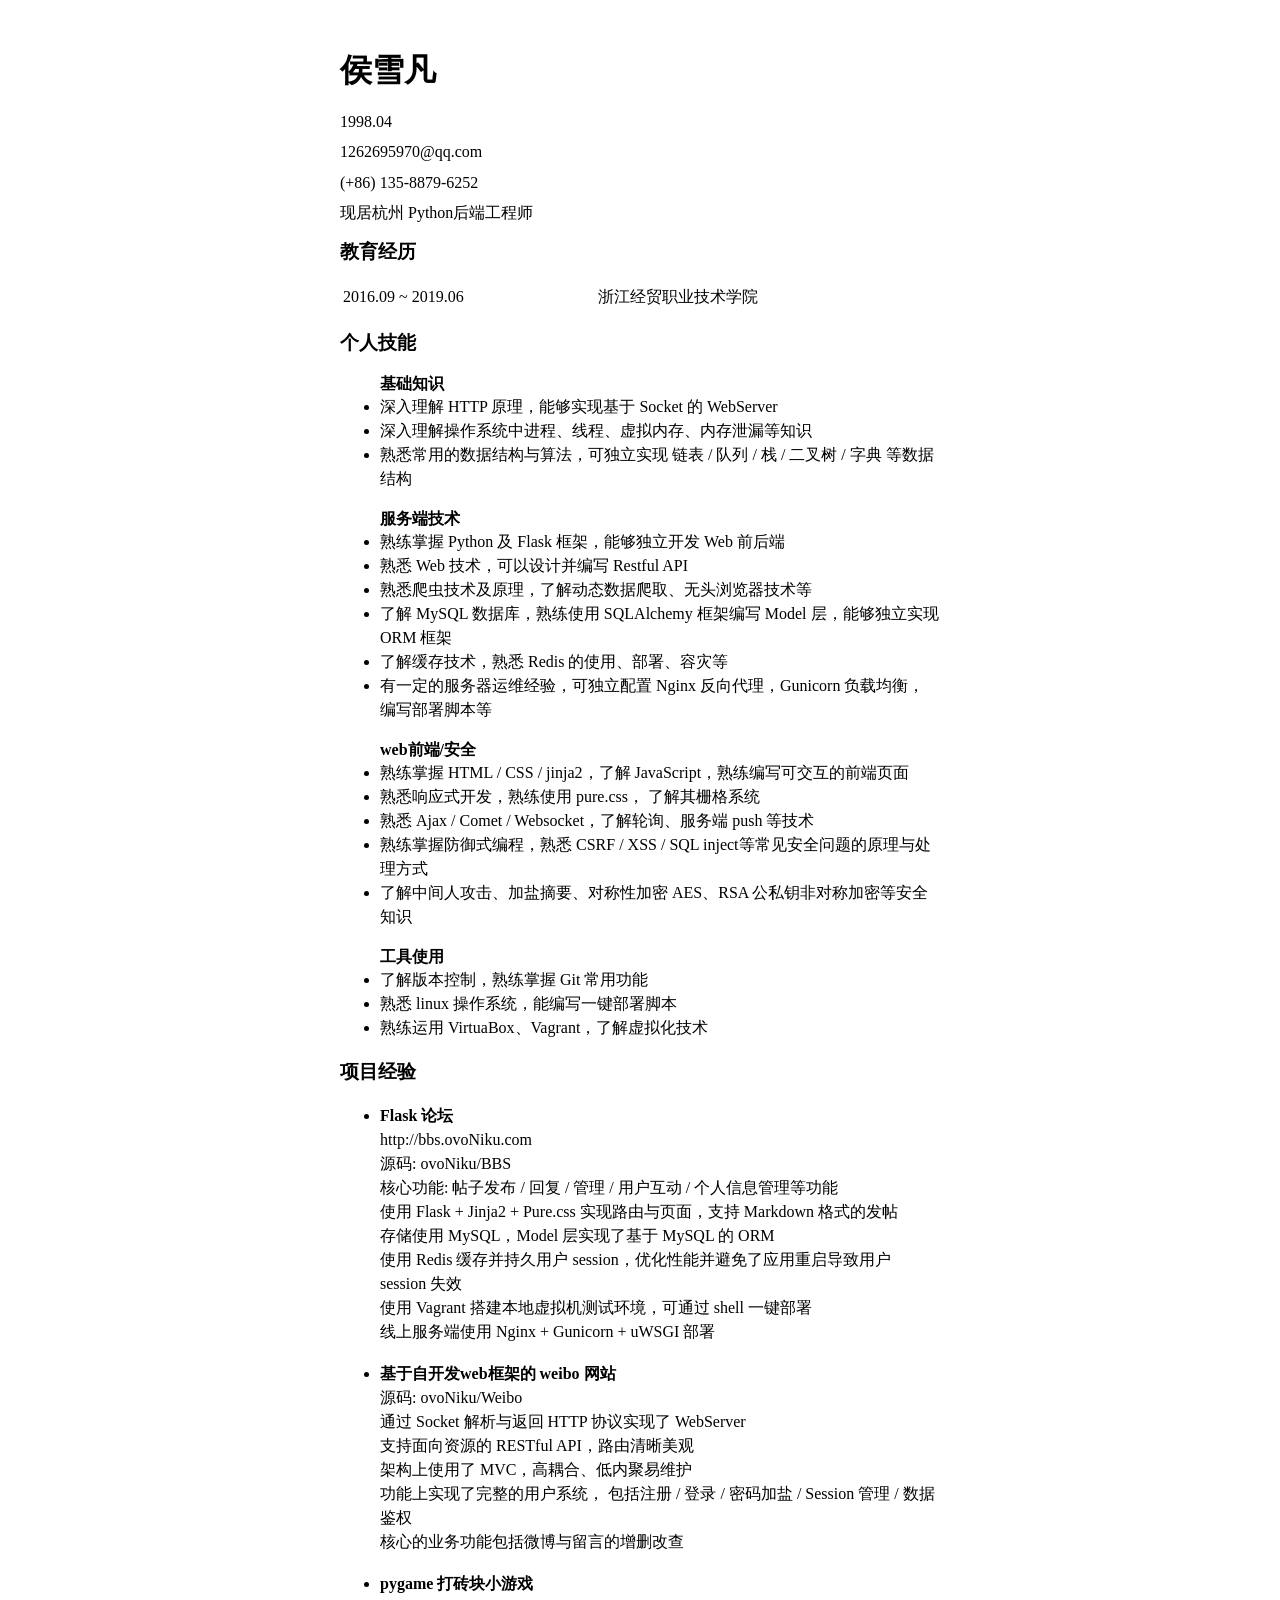
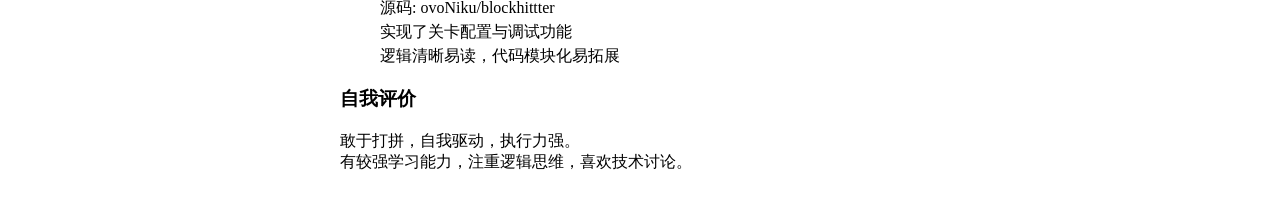
==== index.html @ 90027699 "resume" ====
<!DOCTYPE html>
<html lang="en">

<head>
    <meta charset="UTF-8">
    <meta name="viewport" content="width=device-width, initial-scale=1.0">
    <meta http-equiv="X-UA-Compatible" content="ie=edge">
    <title>profile</title>
    <style>
        .container {
            width: 600px;
            display: block;
            margin: 0 auto;
            /*outline: 1px dashed black;*/
            padding: 20px;
        }
        
        li {
            line-height: 1.5;
        }
        
        .info {
            line-height: 0.9;
        }
        
        a {
            text-decoration: none;
            color: black;
        }
        
        table {
            text-align: left;
            width: 100%;
            border: 0;
        }
        
        table td,
        th {
            font-weight: normal;
        }
    </style>
</head>

<body>
    <class class="container">
        <h1>侯雪凡</h1>
        <div class="info">
            <p>1998.04</p>
            <a href="mailto:1262695970@qq.com">1262695970@qq.com</a>
            <p>(+86) 135-8879-6252</p>
            <p>现居杭州 Python后端工程师</p>
        </div>
        <h3>教育经历</h3>
        <table>
            <tr>
                <th>2016.09 ~ 2019.06</th>
                <th>浙江经贸职业技术学院</th>
                <th></th>
            </tr>
        </table>
        <h3>个人技能</h3>
        <ul>
            <b>基础知识</b>
            <li>深入理解 HTTP 原理，能够实现基于 Socket 的 WebServer</li>
            <li>深入理解操作系统中进程、线程、虚拟内存、内存泄漏等知识</li>
            <li>熟悉常用的数据结构与算法，可独立实现 链表 / 队列 / 栈 / 二叉树 / 字典 等数据结构</li>
            <br>
            <b>服务端技术</b>
            <li>熟练掌握 Python 及 Flask 框架，能够独立开发 Web 前后端</li>
            <li>熟悉 Web 技术，可以设计并编写 Restful API</li>
            <li>熟悉爬虫技术及原理，了解动态数据爬取、无头浏览器技术等</li>
            <li>了解 MySQL 数据库，熟练使用 SQLAlchemy 框架编写 Model 层，能够独立实现 ORM 框架</li>
            <li>了解缓存技术，熟悉 Redis 的使用、部署、容灾等</li>
            <li>有一定的服务器运维经验，可独立配置 Nginx 反向代理，Gunicorn 负载均衡，编写部署脚本等</li>
            <br>
            <b>web前端/安全</b>
            <li>熟练掌握 HTML / CSS / jinja2，了解 JavaScript，熟练编写可交互的前端页面</li>
            <li>熟悉响应式开发，熟练使用 pure.css， 了解其栅格系统</li>
            <li>熟悉 Ajax / Comet / Websocket，了解轮询、服务端 push 等技术</li>
            <li>熟练掌握防御式编程，熟悉 CSRF / XSS / SQL inject等常见安全问题的原理与处理方式</li>
            <li>了解中间人攻击、加盐摘要、对称性加密 AES、RSA 公私钥非对称加密等安全知识</li>
            <br>
            <b>工具使用</b>
            <li>了解版本控制，熟练掌握 Git 常用功能</li>
            <li>熟悉 linux 操作系统，能编写一键部署脚本</li>
            <li>熟练运用 VirtuaBox、Vagrant，了解虚拟化技术</li>

        </ul>
        <h3>项目经验</h3>
        <ul>
            <li>
                <b>Flask 论坛</b>
                <br><a href="http://119.29.251.217/" target="_blank">http://bbs.ovoNiku.com</a><br> <a href="https://github.com/ovoNiku/BBS">源码: ovoNiku/BBS</a>                <br> 核心功能: 帖子发布 / 回复 / 管理 / 用户互动 / 个人信息管理等功能 <br> 使用 Flask + Jinja2 + Pure.css 实现路由与页面，支持 Markdown 格式的发帖<br>                存储使用 MySQL，Model 层实现了基于 MySQL 的 ORM<br> 使用 Redis 缓存并持久用户 session，优化性能并避免了应用重启导致用户 session 失效<br> 使用 Vagrant
                搭建本地虚拟机测试环境，可通过 shell 一键部署<br> 线上服务端使用 Nginx + Gunicorn + uWSGI 部署<br>
            </li>
            <br>
            <li>
                <b>基于自开发web框架的 weibo 网站</b> <br>
                <a href="https://github.com/ovoNiku/Weibo">源码: ovoNiku/Weibo</a> <br> 通过 Socket 解析与返回 HTTP 协议实现了 WebServer
                <br> 支持面向资源的 RESTful API，路由清晰美观<br> 架构上使用了 MVC，高耦合、低内聚易维护 <br> 功能上实现了完整的用户系统， 包括注册 / 登录 / 密码加盐 / Session
                管理 / 数据鉴权 <br> 核心的业务功能包括微博与留言的增删改查 <br>
            </li>
            <br>
            <li>
                <b>pygame 打砖块小游戏</b> <br>
                <a href="https://github.com/ovoNiku/blockhittter">源码: ovoNiku/blockhittter</a> <br> 实现了关卡配置与调试功能 <br> 逻辑清晰易读，代码模块化易拓展
            </li>
        </ul>
        <h3>自我评价</h3>
        <p>敢于打拼，自我驱动，执行力强。<br/>有较强学习能力，注重逻辑思维，喜欢技术讨论。</p>
    </class>
</body>

</html>
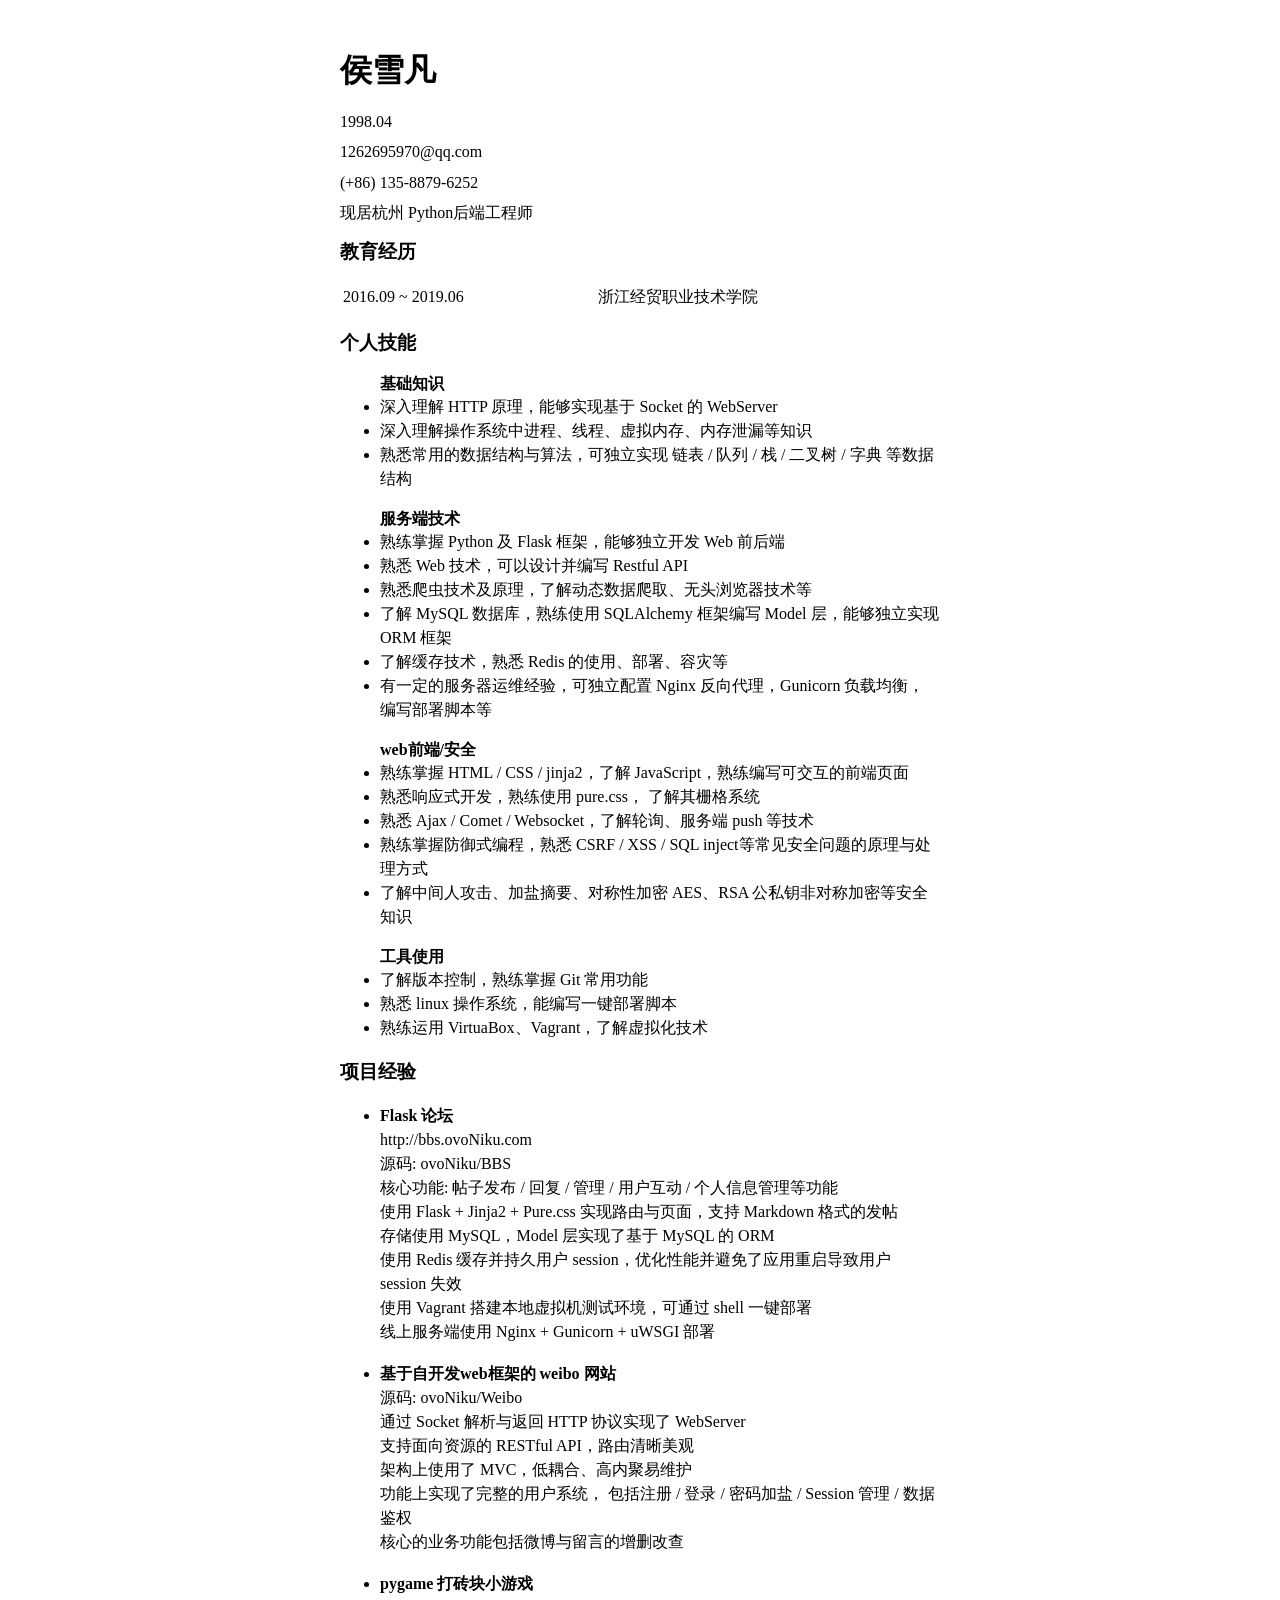
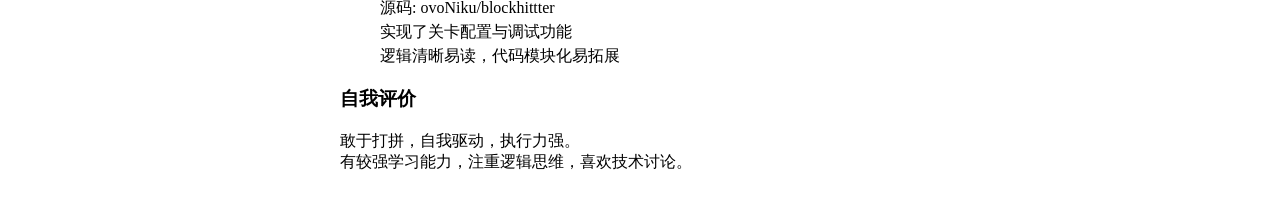
==== commit bc7aa985: "Update index.html fix typo" ====
--- a/index.html
+++ b/index.html
@@ -97,7 +97,7 @@
             <li>
                 <b>基于自开发web框架的 weibo 网站</b> <br>
                 <a href="https://github.com/ovoNiku/Weibo">源码: ovoNiku/Weibo</a> <br> 通过 Socket 解析与返回 HTTP 协议实现了 WebServer
-                <br> 支持面向资源的 RESTful API，路由清晰美观<br> 架构上使用了 MVC，高耦合、低内聚易维护 <br> 功能上实现了完整的用户系统， 包括注册 / 登录 / 密码加盐 / Session
+                <br> 支持面向资源的 RESTful API，路由清晰美观<br> 架构上使用了 MVC，低耦合、高内聚易维护 <br> 功能上实现了完整的用户系统， 包括注册 / 登录 / 密码加盐 / Session
                 管理 / 数据鉴权 <br> 核心的业务功能包括微博与留言的增删改查 <br>
             </li>
             <br>
@@ -111,4 +111,4 @@
     </class>
 </body>
 
-</html>+</html>
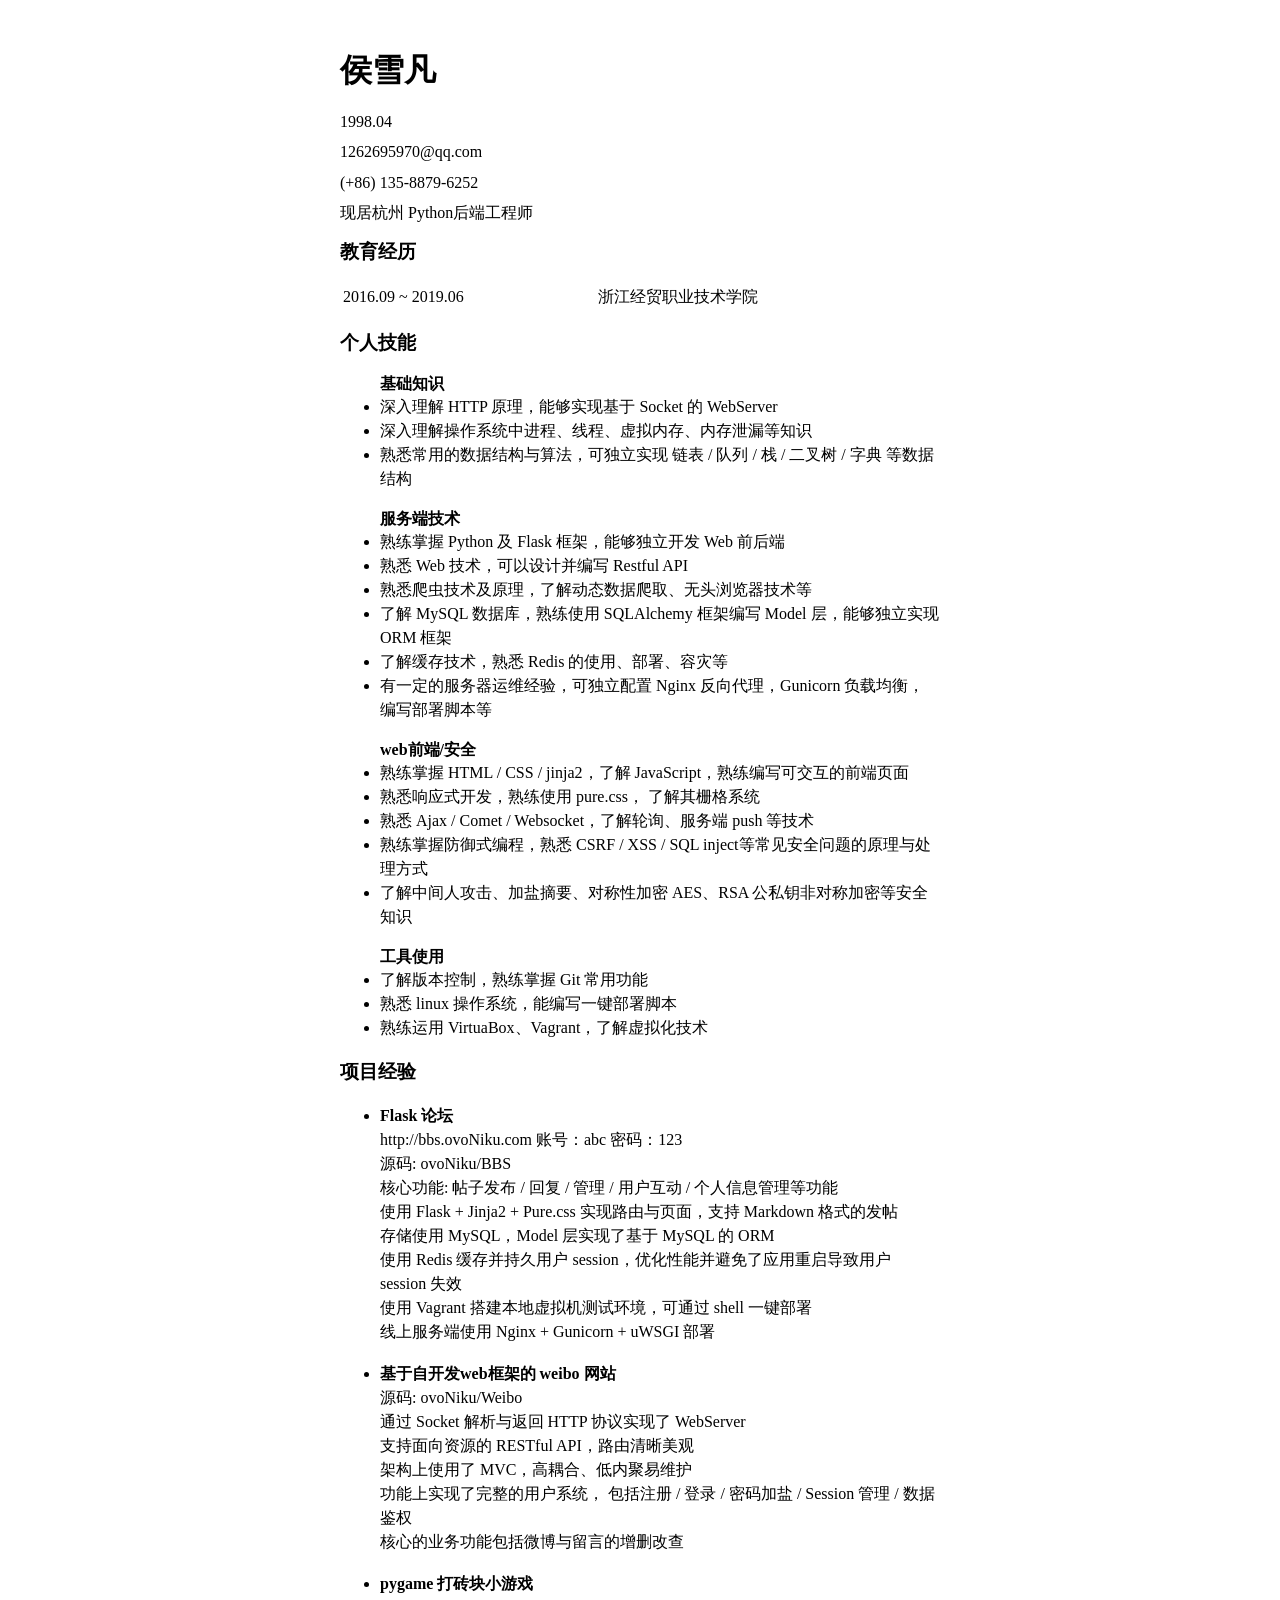
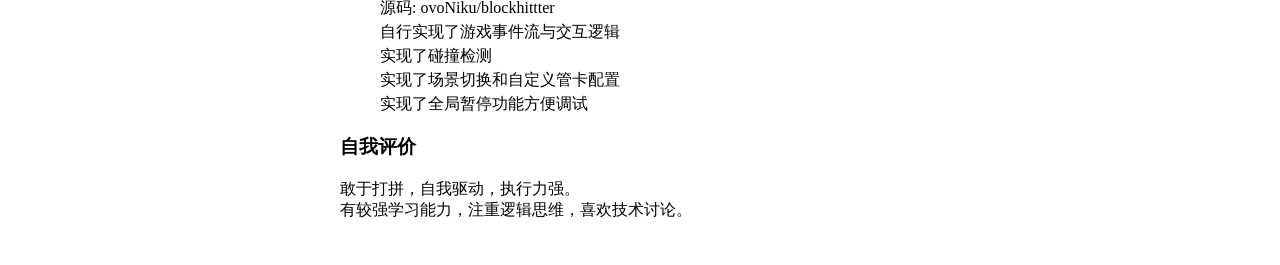
==== commit 95083b3a: "index" ====
--- a/index.html
+++ b/index.html
@@ -90,20 +90,20 @@
         <ul>
             <li>
                 <b>Flask 论坛</b>
-                <br><a href="http://119.29.251.217/" target="_blank">http://bbs.ovoNiku.com</a><br> <a href="https://github.com/ovoNiku/BBS">源码: ovoNiku/BBS</a>                <br> 核心功能: 帖子发布 / 回复 / 管理 / 用户互动 / 个人信息管理等功能 <br> 使用 Flask + Jinja2 + Pure.css 实现路由与页面，支持 Markdown 格式的发帖<br>                存储使用 MySQL，Model 层实现了基于 MySQL 的 ORM<br> 使用 Redis 缓存并持久用户 session，优化性能并避免了应用重启导致用户 session 失效<br> 使用 Vagrant
+                <br><a href="http://119.29.251.217/" target="_blank">http://bbs.ovoNiku.com 账号：abc 密码：123</a><br> <a href="https://github.com/ovoNiku/BBS">源码: ovoNiku/BBS</a>                <br> 核心功能: 帖子发布 / 回复 / 管理 / 用户互动 / 个人信息管理等功能 <br> 使用 Flask + Jinja2 + Pure.css 实现路由与页面，支持 Markdown 格式的发帖<br>                存储使用 MySQL，Model 层实现了基于 MySQL 的 ORM<br> 使用 Redis 缓存并持久用户 session，优化性能并避免了应用重启导致用户 session 失效<br> 使用 Vagrant
                 搭建本地虚拟机测试环境，可通过 shell 一键部署<br> 线上服务端使用 Nginx + Gunicorn + uWSGI 部署<br>
             </li>
             <br>
             <li>
                 <b>基于自开发web框架的 weibo 网站</b> <br>
                 <a href="https://github.com/ovoNiku/Weibo">源码: ovoNiku/Weibo</a> <br> 通过 Socket 解析与返回 HTTP 协议实现了 WebServer
-                <br> 支持面向资源的 RESTful API，路由清晰美观<br> 架构上使用了 MVC，低耦合、高内聚易维护 <br> 功能上实现了完整的用户系统， 包括注册 / 登录 / 密码加盐 / Session
+                <br> 支持面向资源的 RESTful API，路由清晰美观<br> 架构上使用了 MVC，高耦合、低内聚易维护 <br> 功能上实现了完整的用户系统， 包括注册 / 登录 / 密码加盐 / Session
                 管理 / 数据鉴权 <br> 核心的业务功能包括微博与留言的增删改查 <br>
             </li>
             <br>
             <li>
                 <b>pygame 打砖块小游戏</b> <br>
-                <a href="https://github.com/ovoNiku/blockhittter">源码: ovoNiku/blockhittter</a> <br> 实现了关卡配置与调试功能 <br> 逻辑清晰易读，代码模块化易拓展
+                <a href="https://github.com/ovoNiku/blockhittter">源码: ovoNiku/blockhittter</a> <br> 自行实现了游戏事件流与交互逻辑 <br>  实现了碰撞检测 <br> 实现了场景切换和自定义管卡配置 <br> 实现了全局暂停功能方便调试
             </li>
         </ul>
         <h3>自我评价</h3>
@@ -111,4 +111,4 @@
     </class>
 </body>
 
-</html>
+</html>
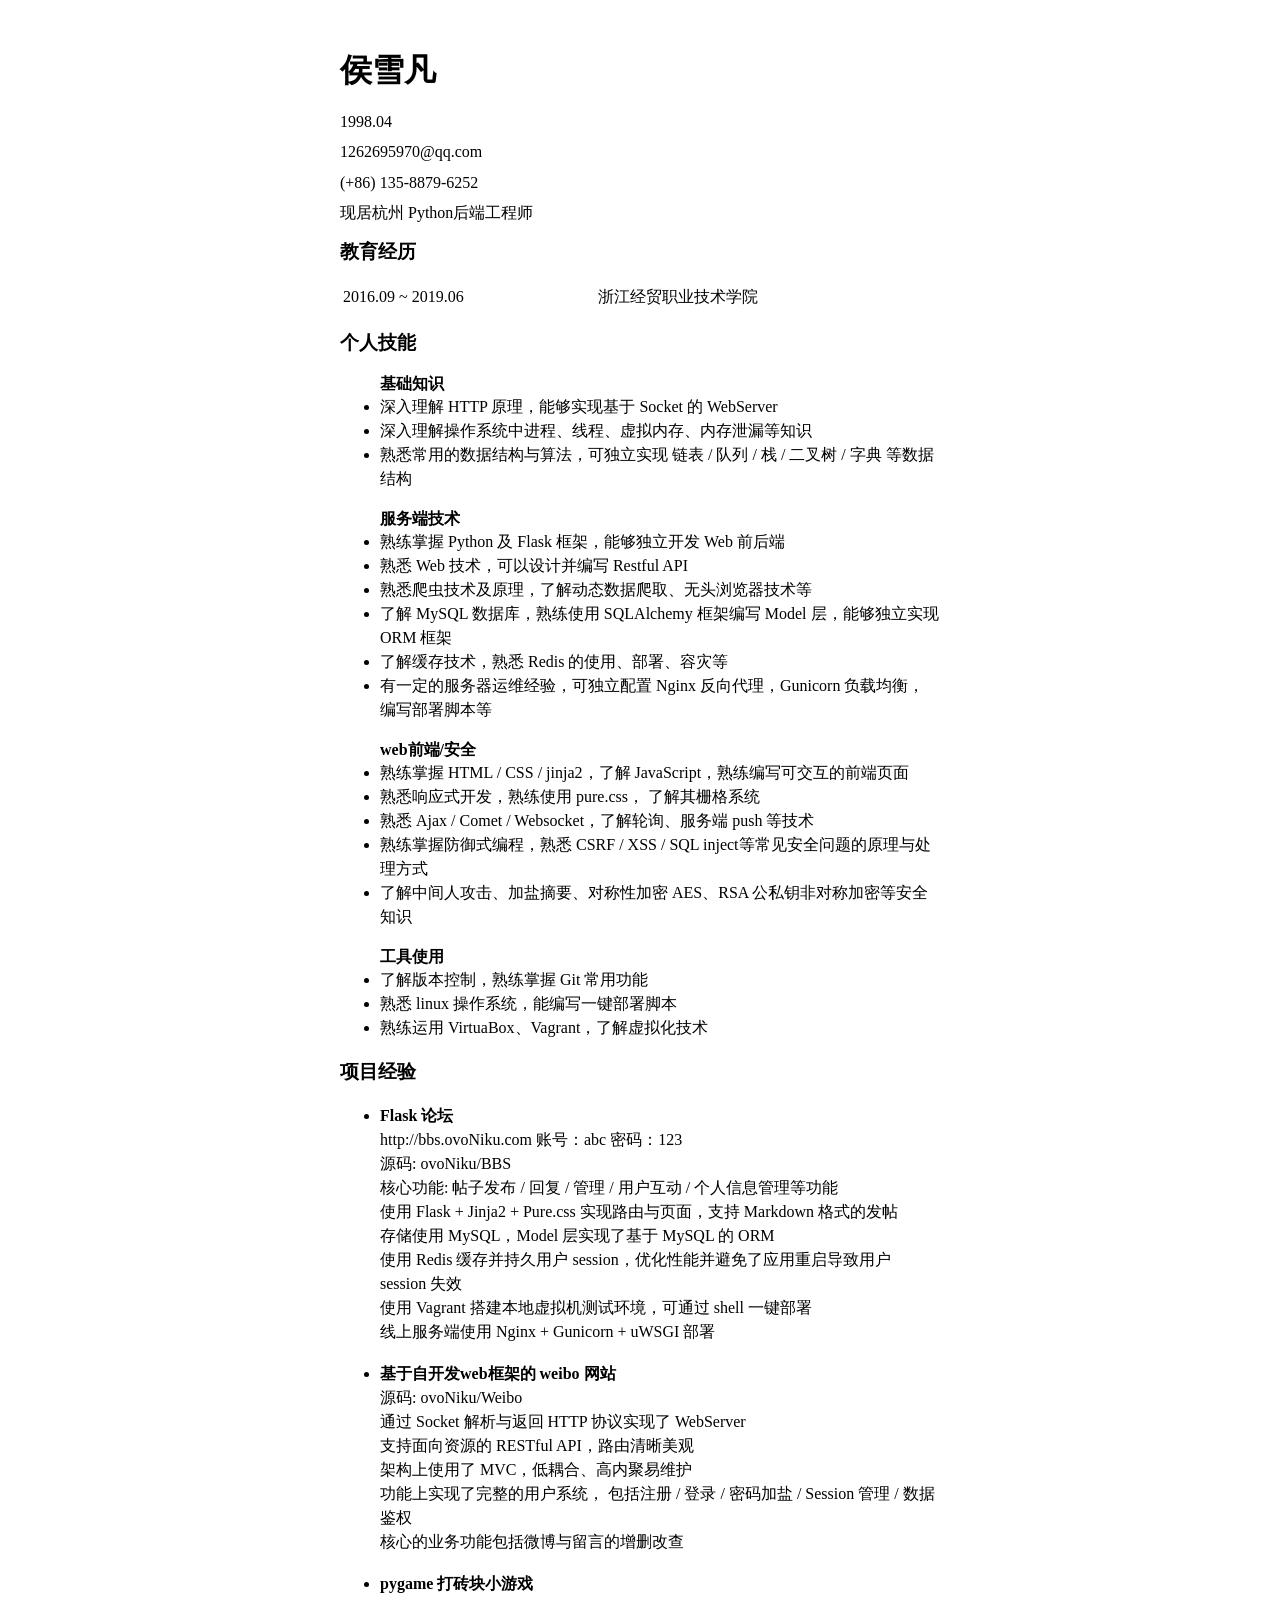
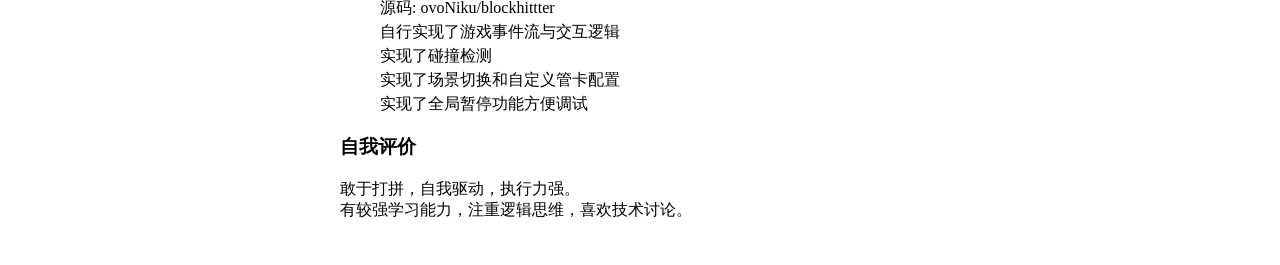
==== commit f4ed7218: "Merge branch 'master' of github.com:ovoNiku/ovoNiku.github.io" ====
--- a/index.html
+++ b/index.html
@@ -97,7 +97,7 @@
             <li>
                 <b>基于自开发web框架的 weibo 网站</b> <br>
                 <a href="https://github.com/ovoNiku/Weibo">源码: ovoNiku/Weibo</a> <br> 通过 Socket 解析与返回 HTTP 协议实现了 WebServer
-                <br> 支持面向资源的 RESTful API，路由清晰美观<br> 架构上使用了 MVC，高耦合、低内聚易维护 <br> 功能上实现了完整的用户系统， 包括注册 / 登录 / 密码加盐 / Session
+                <br> 支持面向资源的 RESTful API，路由清晰美观<br> 架构上使用了 MVC，低耦合、高内聚易维护 <br> 功能上实现了完整的用户系统， 包括注册 / 登录 / 密码加盐 / Session
                 管理 / 数据鉴权 <br> 核心的业务功能包括微博与留言的增删改查 <br>
             </li>
             <br>
@@ -111,4 +111,4 @@
     </class>
 </body>
 
-</html>+</html>
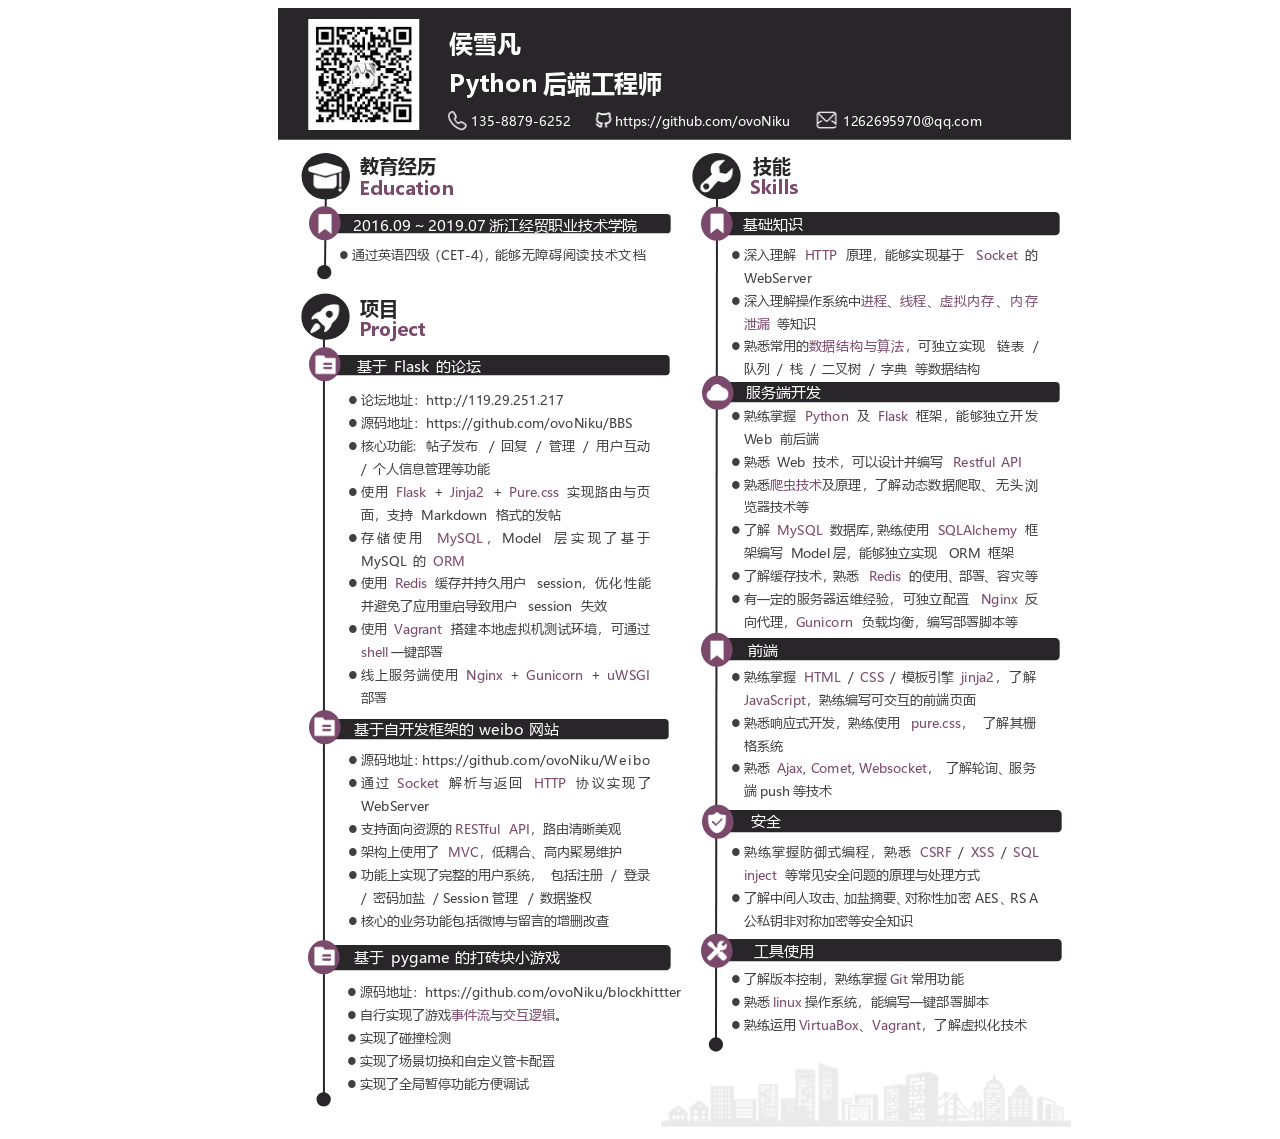
==== commit ffc5d42a: "index" ====
--- a/index.html
+++ b/index.html
@@ -1,114 +1,99 @@
-<!DOCTYPE html>
-<html lang="en">
-
-<head>
-    <meta charset="UTF-8">
-    <meta name="viewport" content="width=device-width, initial-scale=1.0">
-    <meta http-equiv="X-UA-Compatible" content="ie=edge">
-    <title>profile</title>
-    <style>
-        .container {
-            width: 600px;
-            display: block;
-            margin: 0 auto;
-            /*outline: 1px dashed black;*/
-            padding: 20px;
-        }
-        
-        li {
-            line-height: 1.5;
-        }
-        
-        .info {
-            line-height: 0.9;
-        }
-        
-        a {
-            text-decoration: none;
-            color: black;
-        }
-        
-        table {
-            text-align: left;
-            width: 100%;
-            border: 0;
-        }
-        
-        table td,
-        th {
-            font-weight: normal;
-        }
-    </style>
-</head>
-
-<body>
-    <class class="container">
-        <h1>侯雪凡</h1>
-        <div class="info">
-            <p>1998.04</p>
-            <a href="mailto:1262695970@qq.com">1262695970@qq.com</a>
-            <p>(+86) 135-8879-6252</p>
-            <p>现居杭州 Python后端工程师</p>
-        </div>
-        <h3>教育经历</h3>
-        <table>
-            <tr>
-                <th>2016.09 ~ 2019.06</th>
-                <th>浙江经贸职业技术学院</th>
-                <th></th>
-            </tr>
-        </table>
-        <h3>个人技能</h3>
-        <ul>
-            <b>基础知识</b>
-            <li>深入理解 HTTP 原理，能够实现基于 Socket 的 WebServer</li>
-            <li>深入理解操作系统中进程、线程、虚拟内存、内存泄漏等知识</li>
-            <li>熟悉常用的数据结构与算法，可独立实现 链表 / 队列 / 栈 / 二叉树 / 字典 等数据结构</li>
-            <br>
-            <b>服务端技术</b>
-            <li>熟练掌握 Python 及 Flask 框架，能够独立开发 Web 前后端</li>
-            <li>熟悉 Web 技术，可以设计并编写 Restful API</li>
-            <li>熟悉爬虫技术及原理，了解动态数据爬取、无头浏览器技术等</li>
-            <li>了解 MySQL 数据库，熟练使用 SQLAlchemy 框架编写 Model 层，能够独立实现 ORM 框架</li>
-            <li>了解缓存技术，熟悉 Redis 的使用、部署、容灾等</li>
-            <li>有一定的服务器运维经验，可独立配置 Nginx 反向代理，Gunicorn 负载均衡，编写部署脚本等</li>
-            <br>
-            <b>web前端/安全</b>
-            <li>熟练掌握 HTML / CSS / jinja2，了解 JavaScript，熟练编写可交互的前端页面</li>
-            <li>熟悉响应式开发，熟练使用 pure.css， 了解其栅格系统</li>
-            <li>熟悉 Ajax / Comet / Websocket，了解轮询、服务端 push 等技术</li>
-            <li>熟练掌握防御式编程，熟悉 CSRF / XSS / SQL inject等常见安全问题的原理与处理方式</li>
-            <li>了解中间人攻击、加盐摘要、对称性加密 AES、RSA 公私钥非对称加密等安全知识</li>
-            <br>
-            <b>工具使用</b>
-            <li>了解版本控制，熟练掌握 Git 常用功能</li>
-            <li>熟悉 linux 操作系统，能编写一键部署脚本</li>
-            <li>熟练运用 VirtuaBox、Vagrant，了解虚拟化技术</li>
-
-        </ul>
-        <h3>项目经验</h3>
-        <ul>
-            <li>
-                <b>Flask 论坛</b>
-                <br><a href="http://119.29.251.217/" target="_blank">http://bbs.ovoNiku.com 账号：abc 密码：123</a><br> <a href="https://github.com/ovoNiku/BBS">源码: ovoNiku/BBS</a>                <br> 核心功能: 帖子发布 / 回复 / 管理 / 用户互动 / 个人信息管理等功能 <br> 使用 Flask + Jinja2 + Pure.css 实现路由与页面，支持 Markdown 格式的发帖<br>                存储使用 MySQL，Model 层实现了基于 MySQL 的 ORM<br> 使用 Redis 缓存并持久用户 session，优化性能并避免了应用重启导致用户 session 失效<br> 使用 Vagrant
-                搭建本地虚拟机测试环境，可通过 shell 一键部署<br> 线上服务端使用 Nginx + Gunicorn + uWSGI 部署<br>
-            </li>
-            <br>
-            <li>
-                <b>基于自开发web框架的 weibo 网站</b> <br>
-                <a href="https://github.com/ovoNiku/Weibo">源码: ovoNiku/Weibo</a> <br> 通过 Socket 解析与返回 HTTP 协议实现了 WebServer
-                <br> 支持面向资源的 RESTful API，路由清晰美观<br> 架构上使用了 MVC，低耦合、高内聚易维护 <br> 功能上实现了完整的用户系统， 包括注册 / 登录 / 密码加盐 / Session
-                管理 / 数据鉴权 <br> 核心的业务功能包括微博与留言的增删改查 <br>
-            </li>
-            <br>
-            <li>
-                <b>pygame 打砖块小游戏</b> <br>
-                <a href="https://github.com/ovoNiku/blockhittter">源码: ovoNiku/blockhittter</a> <br> 自行实现了游戏事件流与交互逻辑 <br>  实现了碰撞检测 <br> 实现了场景切换和自定义管卡配置 <br> 实现了全局暂停功能方便调试
-            </li>
-        </ul>
-        <h3>自我评价</h3>
-        <p>敢于打拼，自我驱动，执行力强。<br/>有较强学习能力，注重逻辑思维，喜欢技术讨论。</p>
-    </class>
-</body>
-
+<!DOCTYPE html><!--[if IE]>  <html class="ie"> <![endif]-->
+<html>
+	<head>
+		<meta charset="utf-8" />
+		<title>
+		</title>
+		<link rel="stylesheet" type="text/css" href="profile/style.css" />
+	</head>
+	<body>
+		<div class="stl_02" style="margin-left: 270px">
+			<div class="stl_03">
+				<object data="profile/img_14.svg" type="image/svg+xml" class="stl_04" style="position:absolute; width:49.5833em; height:70.1667em;">
+					<embed src="profile/img_14.svg" type="image/svg+xml" />
+				</object>
+			</div>
+			<div class="stl_view">
+				<div class="stl_05 stl_06">
+					<div class="stl_01" style="left:10.7025em;top: 1.1423em; "><span class="stl_07 stl_08 stl_09">侯雪凡 &nbsp;</span></div>
+					<div class="stl_01" style="left:10.7025em;top: 3.644em; "><span class="stl_10 stl_08 stl_11" style="word-spacing:-0.0472em;">Python </span><a href="https://github.com/ovoNiku" target="_blank"><span class="stl_07 stl_08 stl_12">后端工程师 &nbsp;</span></a></div>
+					<div class="stl_01" style="left:12.0775em;top: 6.5011em; "><span class="stl_13 stl_08 stl_14">135-8879-6252 &nbsp;</span></div>
+					<div class="stl_01" style="left:21.09em;top: 6.5011em; "><a href="https://github.com/ovoNiku" target="_blank"><span class="stl_13 stl_08 stl_15">https://github.com/ovoNiku &nbsp;</span></a></div>
+					<div class="stl_01" style="left:35.2958em;top: 6.5011em; "><a href="mailto:1262695970@qq.com" target="_blank"><span class="stl_13 stl_08 stl_16">1262695970@qq.com &nbsp;</span></a></div>
+					<div class="stl_01" style="left:5.1313em;top: 9.0413em; "><span class="stl_17 stl_08 stl_09">教育经历 &nbsp;</span></div>
+					<div class="stl_01" style="left:5.0688em;top: 10.418em; "><span class="stl_18 stl_08 stl_19">Education &nbsp;</span></div>
+					<div class="stl_01" style="left:29.6625em;top: 9.0413em; "><span class="stl_17 stl_08 stl_09">技能 &nbsp;</span></div>
+					<div class="stl_01" style="left:29.475em;top: 10.3555em; "><span class="stl_18 stl_08 stl_20">Skills &nbsp;</span></div>
+					<div class="stl_01" style="left:29.0375em;top: 12.8747em; "><span class="stl_21 stl_08 stl_22">基础知识 &nbsp;</span></div>
+					<div class="stl_01" style="left:4.6938em;top: 12.9372em; "><span class="stl_23 stl_08 stl_24" style="word-spacing:-0.1115em;">2016.09 ~ 2019.07 </span><span class="stl_21 stl_08 stl_25">浙江经贸职业技术学院 &nbsp;</span></div>
+					<div class="stl_01" style="left:3.8167em;top: 14.8836em; z-index:105; "><span class="stl_26 stl_27 stl_09" style="word-spacing:0.006em;">⚫ </span><span class="stl_28 stl_08 stl_09">通过英语四</span><span class="stl_28 stl_08 stl_29">级</span><span class="stl_28 stl_08 stl_30">（</span><span class="stl_31 stl_08 stl_32">CET-4</span><span class="stl_28 stl_08 stl_33">）</span><span class="stl_28 stl_08 stl_29">，</span><span class="stl_28 stl_08 stl_09">能</span><span class="stl_28 stl_08 stl_34" style="word-spacing:-0.1841em;">够无障碍阅读 技术文 档 &nbsp;</span></div>
+					<div class="stl_01" style="left:28.2858em;top: 14.8836em; "><span class="stl_26 stl_27 stl_09" style="word-spacing:0.0055em;">⚫ </span><span class="stl_28 stl_08 stl_09" style="word-spacing:0.4474em;">深入理解 </span><span class="stl_35 stl_08 stl_36" style="word-spacing:0.4562em;">HTTP </span><span class="stl_28 stl_08 stl_37" style="word-spacing:0.6648em;">原理，能够实现基于 </span><span class="stl_35 stl_08 stl_38" style="word-spacing:0.2576em;">Socket </span><span class="stl_28 stl_08 stl_38" style="word-spacing:0.2576em;">的 &nbsp;</span></div>
+					<div class="stl_01" style="left:29.1em;top: 16.3211em; "><span class="stl_31 stl_08 stl_39">WebSe</span><span class="stl_31 stl_08 stl_40">r</span><span class="stl_31 stl_08 stl_41">ver &nbsp;</span></div>
+					<div class="stl_01" style="left:28.2858em;top: 17.7611em; "><span class="stl_26 stl_27 stl_09" style="word-spacing:0.0055em;">⚫ </span><span class="stl_28 stl_08 stl_42">深入理解操作系统中</span><span class="stl_43 stl_08 stl_44">进程</span><span class="stl_28 stl_08 stl_45">、</span><span class="stl_43 stl_08 stl_46">线程</span><span class="stl_28 stl_08 stl_09">、</span><span class="stl_43 stl_08 stl_47" style="word-spacing:-0.1982em;">虚拟内存 </span><span class="stl_28 stl_08 stl_48">、</span><span class="stl_43 stl_08 stl_09" style="word-spacing:-0.0931em;">内 存 &nbsp;</span></div>
+					<div class="stl_01" style="left:29.1em;top: 19.2003em; "><span class="stl_43 stl_08 stl_09" style="word-spacing:0.2905em;">泄漏 </span><span class="stl_28 stl_08 stl_09">等知识 &nbsp;</span></div>
+					<div class="stl_01" style="left:5.1313em;top: 17.9246em; "><span class="stl_17 stl_08 stl_09">项目 &nbsp;</span></div>
+					<div class="stl_01" style="left:5.0688em;top: 19.2388em; "><span class="stl_18 stl_08 stl_49">Project &nbsp;</span></div>
+					<div class="stl_01" style="left:28.2858em;top: 20.5753em; "><span class="stl_26 stl_27 stl_09" style="word-spacing:0.0055em;">⚫ </span><span class="stl_28 stl_08 stl_19">熟悉常用的</span><span class="stl_43 stl_08 stl_50">数据结构与算法</span><span class="stl_28 stl_08 stl_51" style="word-spacing:0.6021em;">，可独立实现 链表</span><span class="stl_28 stl_08 stl_09" style="word-spacing:0.4054em;">&nbsp;</span><span class="stl_31 stl_08 stl_51" style="word-spacing:0.6021em;">/ &nbsp;</span></div>
+					<div class="stl_01" style="left:29.1em;top: 22.0153em; "><span class="stl_28 stl_08 stl_09" style="word-spacing:0.2905em;">队列 </span><span class="stl_31 stl_08 stl_09" style="word-spacing:0.2799em;">/ </span><span class="stl_28 stl_08 stl_09" style="word-spacing:0.2885em;">栈 </span><span class="stl_31 stl_08 stl_09" style="word-spacing:0.203em;">/ </span><span class="stl_28 stl_08 stl_09" style="word-spacing:0.3705em;">二叉树 </span><span class="stl_31 stl_08 stl_09" style="word-spacing:0.1999em;">/ </span><span class="stl_28 stl_08 stl_09" style="word-spacing:0.3674em;">字典 等数据结构 &nbsp;</span></div>
+					<div class="stl_01" style="left:4.9438em;top: 21.758em; "><span class="stl_21 stl_08 stl_22" style="word-spacing:0.2122em;">基于 </span><span class="stl_23 stl_08 stl_52" style="word-spacing:0.1736em;">Flask </span><span class="stl_21 stl_08 stl_22">的论坛 &nbsp;</span></div>
+					<div class="stl_01" style="left:29.225em;top: 23.3855em; "><span class="stl_21 stl_08 stl_22">服务端开发 &nbsp;</span></div>
+					<div class="stl_01" style="left:4.3813em;top: 23.9553em; "><span class="stl_26 stl_27 stl_09" style="word-spacing:0.0034em;">⚫ </span><a href="http://119.29.251.217/" target="_blank"><span class="stl_28 stl_08 stl_44">论坛地址：</span></a><a href="http://119.29.251.217/" target="_blank"><span class="stl_31 stl_08 stl_53">http://119.29.251.217 &nbsp;</span></a></div>
+					<div class="stl_01" style="left:4.3813em;top: 25.3928em; "><span class="stl_26 stl_27 stl_09" style="word-spacing:0.0034em;">⚫ </span><a href="https://github.com/ovoNiku/BBS" target="_blank"><span class="stl_28 stl_08 stl_44">源码地址：</span></a><a href="https://github.com/ovoNiku/BBS" target="_blank"><span class="stl_31 stl_08 stl_54">https://github.com/ovoNiku/BBS &nbsp;</span></a></div>
+					<div class="stl_01" style="left:4.3813em;top: 26.832em; "><span class="stl_26 stl_27 stl_09" style="word-spacing:0.0034em;">⚫ </span><span class="stl_28 stl_08 stl_55">核心功能</span><span class="stl_31 stl_08 stl_09" style="word-spacing:0.4665em;">: </span><span class="stl_28 stl_08 stl_09" style="word-spacing:0.6013em;">帖子发布 </span><span class="stl_31 stl_08 stl_09" style="word-spacing:0.203em;">/ </span><span class="stl_28 stl_08 stl_09" style="word-spacing:0.4444em;">回复 </span><span class="stl_31 stl_08 stl_09" style="word-spacing:0.2769em;">/ </span><span class="stl_28 stl_08 stl_09" style="word-spacing:0.3705em;">管理 </span><span class="stl_31 stl_08 stl_09" style="word-spacing:0.2769em;">/ </span><span class="stl_28 stl_08 stl_47">用户互动 &nbsp;</span></div>
+					<div class="stl_01" style="left:5.1938em;top: 28.272em; "><span class="stl_31 stl_08 stl_09" style="word-spacing:0.2025em;">/ </span><span class="stl_28 stl_08 stl_09">个人信息管理等功能 &nbsp;</span></div>
+					<div class="stl_01" style="left:28.2858em;top: 24.9553em; "><span class="stl_26 stl_27 stl_09" style="word-spacing:0.0055em;">⚫ </span><span class="stl_28 stl_08 stl_09" style="word-spacing:0.4474em;">熟练掌握 </span><span class="stl_35 stl_08 stl_56" style="word-spacing:0.3267em;">Python </span><span class="stl_28 stl_08 stl_09" style="word-spacing:0.3685em;">及 </span><span class="stl_35 stl_08 stl_57" style="word-spacing:0.3378em;">Flask </span><span class="stl_28 stl_08 stl_58" style="word-spacing:-0.1619em;">框架，能够独立开 发 &nbsp;</span></div>
+					<div class="stl_01" style="left:29.1em;top: 26.3945em; "><span class="stl_31 stl_08 stl_59" style="word-spacing:0.3457em;">Web </span><span class="stl_28 stl_08 stl_09">前后端 &nbsp;</span></div>
+					<div class="stl_01" style="left:28.2858em;top: 27.832em; "><span class="stl_26 stl_27 stl_09" style="word-spacing:0.0055em;">⚫ </span><span class="stl_28 stl_08 stl_09" style="word-spacing:0.2905em;">熟悉 </span><span class="stl_31 stl_08 stl_59" style="word-spacing:0.3467em;">Web </span><span class="stl_28 stl_08 stl_09" style="word-spacing:0.5346em;">技术，可以设计并编写 </span><span class="stl_35 stl_08 stl_52" style="word-spacing:0.1365em;">Restful API &nbsp;</span></div>
+					<div class="stl_01" style="left:28.2858em;top: 29.272em; "><span class="stl_26 stl_27 stl_09" style="word-spacing:0.0055em;">⚫ </span><span class="stl_28 stl_08 stl_44">熟悉</span><span class="stl_43 stl_08 stl_60">爬虫技术</span><span class="stl_28 stl_08 stl_61" style="word-spacing:-0.1433em;">及原理，了解动态数据爬取、 无头 浏 &nbsp;</span></div>
+					<div class="stl_01" style="left:29.1em;top: 30.6486em; "><span class="stl_28 stl_08 stl_09">览器技术等 &nbsp;</span></div>
+					<div class="stl_01" style="left:4.3813em;top: 29.7086em; "><span class="stl_26 stl_27 stl_09" style="word-spacing:0.0034em;">⚫ </span><span class="stl_28 stl_08 stl_62" style="word-spacing:0.209em;">使用 </span><span class="stl_35 stl_08 stl_57" style="word-spacing:0.3383em;">Flask </span><span class="stl_31 stl_08 stl_09" style="word-spacing:0.1962em;">+ </span><span class="stl_35 stl_08 stl_63" style="word-spacing:0.4667em;">Jinja2 </span><span class="stl_31 stl_08 stl_09" style="word-spacing:0.1952em;">+ </span><span class="stl_35 stl_08 stl_64" style="word-spacing:0.3257em;">Pure.css </span><span class="stl_28 stl_08 stl_62">实现路由与页 &nbsp;</span></div>
+					<div class="stl_01" style="left:5.1938em;top: 31.1486em; "><span class="stl_28 stl_08 stl_09" style="word-spacing:0.37em;">面，支持 </span><span class="stl_31 stl_08 stl_65" style="word-spacing:0.424em;">Markdown </span><span class="stl_28 stl_08 stl_09">格式的发帖 &nbsp;</span></div>
+					<div class="stl_01" style="left:28.2858em;top: 32.0861em; z-index:976; "><span class="stl_26 stl_27 stl_09" style="word-spacing:0.0055em;">⚫ </span><span class="stl_28 stl_08 stl_09" style="word-spacing:0.2905em;">了解 </span><span class="stl_35 stl_08 stl_66" style="word-spacing:0.2297em;">MySQL </span><span class="stl_28 stl_08 stl_09">数据库</span><span class="stl_28 stl_08 stl_67">，</span><span class="stl_28 stl_08 stl_09">熟</span><span class="stl_28 stl_08 stl_09" style="word-spacing:0.454em;">练使用 </span><span class="stl_35 stl_08 stl_68" style="word-spacing:0.3352em;">SQLAlchemy </span><span class="stl_28 stl_08 stl_68" style="word-spacing:0.3352em;">框 &nbsp;</span></div>
+					<div class="stl_01" style="left:29.1em;top: 33.5253em; "><span class="stl_28 stl_08 stl_09" style="word-spacing:0.3705em;">架编写 </span><span class="stl_31 stl_08 stl_69" style="word-spacing:-0.0698em;">Model </span><span class="stl_28 stl_08 stl_09" style="word-spacing:0.6864em;">层，能够独立实现 </span><span class="stl_31 stl_08 stl_70" style="word-spacing:0.2769em;">ORM </span><span class="stl_28 stl_08 stl_09">框架 &nbsp;</span></div>
+					<div class="stl_01" style="left:28.2858em;top: 34.9628em; "><span class="stl_26 stl_27 stl_09" style="word-spacing:0.0055em;">⚫ </span><span class="stl_28 stl_08 stl_09">了解缓存技术</span><span class="stl_28 stl_08 stl_29">，</span><span class="stl_28 stl_08 stl_09">熟</span><span class="stl_28 stl_08 stl_09" style="word-spacing:0.5327em;">悉 </span><span class="stl_35 stl_08 stl_71" style="word-spacing:0.3847em;">Redis </span><span class="stl_28 stl_08 stl_09">的使用</span><span class="stl_28 stl_08 stl_29">、</span><span class="stl_28 stl_08 stl_09">部</span><span class="stl_28 stl_08 stl_72">署、</span><span class="stl_28 stl_08 stl_73">容</span><span class="stl_28 stl_08 stl_73">灾等 &nbsp;</span></div>
+					<div class="stl_01" style="left:28.2858em;top: 36.4028em; "><span class="stl_26 stl_27 stl_09" style="word-spacing:0.0055em;">⚫ </span><span class="stl_28 stl_08 stl_74" style="word-spacing:0.6408em;">有一定的服务器运维经验，可独立配置 </span><span class="stl_35 stl_08 stl_75" style="word-spacing:0.294em;">Nginx </span><span class="stl_28 stl_08 stl_75" style="word-spacing:0.294em;">反 &nbsp;</span></div>
+					<div class="stl_01" style="left:29.1em;top: 37.842em; "><span class="stl_28 stl_08 stl_60">向代理，</span><span class="stl_35 stl_08 stl_76" style="word-spacing:0.4052em;">Gunicorn </span><span class="stl_28 stl_08 stl_42">负载均衡，编写部署脚本等 &nbsp;</span></div>
+					<div class="stl_01" style="left:4.3813em;top: 32.5861em; "><span class="stl_26 stl_27 stl_09" style="word-spacing:0.0034em;">⚫ </span><span class="stl_28 stl_08 stl_09" style="word-spacing:-0.0172em;">存 储 使 用</span><span class="stl_28 stl_08 stl_09" style="word-spacing:0.9054em;">&nbsp;</span><span class="stl_35 stl_08 stl_66" style="word-spacing:-0.078em;">MySQL </span><span class="stl_28 stl_08 stl_09" style="word-spacing:-0.0162em;">， </span><span class="stl_31 stl_08 stl_69" style="word-spacing:0.7015em;">Model </span><span class="stl_28 stl_08 stl_09" style="word-spacing:0.0282em;">层 实 现 了 基 于 &nbsp;</span></div>
+					<div class="stl_01" style="left:5.1938em;top: 34.0253em; "><span class="stl_31 stl_08 stl_66" style="word-spacing:0.1523em;">MySQL </span><span class="stl_28 stl_08 stl_09" style="word-spacing:0.2915em;">的 </span><span class="stl_35 stl_08 stl_70">ORM &nbsp;</span></div>
+					<div class="stl_01" style="left:4.3813em;top: 35.4028em; "><span class="stl_26 stl_27 stl_09" style="word-spacing:0.0034em;">⚫ </span><span class="stl_28 stl_08 stl_09" style="word-spacing:0.3679em;">使用 </span><span class="stl_35 stl_08 stl_71" style="word-spacing:0.3878em;">Redis </span><span class="stl_28 stl_08 stl_09" style="word-spacing:0.6064em;">缓存并持久用户 </span><span class="stl_31 stl_08 stl_77">session</span><span class="stl_28 stl_08 stl_62">，优化性能 &nbsp;</span></div>
+					<div class="stl_01" style="left:5.1938em;top: 36.8403em; "><span class="stl_28 stl_08 stl_09" style="word-spacing:0.6141em;">并避免了应用重启导致用户 </span><span class="stl_31 stl_08 stl_78" style="word-spacing:0.4306em;">session </span><span class="stl_28 stl_08 stl_09">失效 &nbsp;</span></div>
+					<div class="stl_01" style="left:4.3813em;top: 38.2803em; "><span class="stl_26 stl_27 stl_09" style="word-spacing:0.0034em;">⚫ </span><span class="stl_28 stl_08 stl_09" style="word-spacing:0.291em;">使用 </span><span class="stl_35 stl_08 stl_79" style="word-spacing:0.4548em;">Vagrant </span><span class="stl_28 stl_08 stl_80">搭建本地虚拟机测试环境，可通过 &nbsp;</span></div>
+					<div class="stl_01" style="left:5.1938em;top: 39.7195em; "><span class="stl_35 stl_08 stl_81" style="word-spacing:-0.0647em;">shell </span><span class="stl_28 stl_08 stl_09">一键部署 &nbsp;</span></div>
+					<div class="stl_01" style="left:29.35em;top: 39.5222em; "><span class="stl_21 stl_08 stl_22">前端 &nbsp;</span></div>
+					<div class="stl_01" style="left:4.3813em;top: 41.157em; "><span class="stl_26 stl_27 stl_09" style="word-spacing:0.0034em;">⚫ </span><span class="stl_28 stl_08 stl_62" style="word-spacing:0.2018em;">线上服务端使用 </span><span class="stl_35 stl_08 stl_75" style="word-spacing:0.294em;">Nginx </span><span class="stl_31 stl_08 stl_09" style="word-spacing:0.1952em;">+ </span><span class="stl_35 stl_08 stl_76" style="word-spacing:0.3282em;">Gunicorn </span><span class="stl_31 stl_08 stl_09" style="word-spacing:0.1962em;">+ </span><span class="stl_35 stl_08 stl_82">uWSGI &nbsp;</span></div>
+					<div class="stl_01" style="left:5.1938em;top: 42.5961em; "><span class="stl_28 stl_08 stl_09">部署 &nbsp;</span></div>
+					<div class="stl_01" style="left:28.2858em;top: 41.282em; "><span class="stl_26 stl_27 stl_09" style="word-spacing:0.0055em;">⚫ </span><span class="stl_28 stl_08 stl_09" style="word-spacing:0.3705em;">熟练掌握 </span><span class="stl_35 stl_08 stl_83" style="word-spacing:0.2865em;">HTML </span><span class="stl_31 stl_08 stl_09" style="word-spacing:0.1999em;">/ </span><span class="stl_35 stl_08 stl_14" style="word-spacing:0.0738em;">CSS </span><span class="stl_31 stl_08 stl_09" style="word-spacing:0.202em;">/ </span><span class="stl_28 stl_08 stl_09" style="word-spacing:0.2936em;">模板引擎 </span><span class="stl_35 stl_08 stl_84">jinja</span><span class="stl_35 stl_08 stl_85">2</span><span class="stl_28 stl_08 stl_62">，了解 &nbsp;</span></div>
+					<div class="stl_01" style="left:29.1em;top: 42.722em; "><span class="stl_35 stl_08 stl_19">JavaScript</span><span class="stl_28 stl_08 stl_86">，熟练编写可交互的前端页面 &nbsp;</span></div>
+					<div class="stl_01" style="left:28.2858em;top: 44.1586em; "><span class="stl_26 stl_27 stl_09" style="word-spacing:0.0055em;">⚫ </span><span class="stl_28 stl_08 stl_09" style="word-spacing:0.6115em;">熟悉响应式开发，熟练使用 </span><span class="stl_35 stl_08 stl_87">pure.css</span><span class="stl_28 stl_08 stl_88" style="word-spacing:0.3924em;">， 了解其栅 &nbsp;</span></div>
+					<div class="stl_01" style="left:29.1em;top: 45.5986em; "><span class="stl_28 stl_08 stl_09">格系统 &nbsp;</span></div>
+					<div class="stl_01" style="left:4.7563em;top: 44.4664em; "><a href="https://github.com/ovoNiku/Weibo" target="_blank"><span class="stl_21 stl_08 stl_22" style="word-spacing:0.0744em;">基于自开发框架的 </span></a><a href="https://github.com/ovoNiku/Weibo" target="_blank"><span class="stl_23 stl_08 stl_89" style="word-spacing:0.042em;">weibo </span></a><a href="https://github.com/ovoNiku/Weibo" target="_blank"><span class="stl_21 stl_08 stl_22">网站 &nbsp;</span></a></div>
+					<div class="stl_01" style="left:4.3813em;top: 46.4736em; z-index:466; "><span class="stl_26 stl_27 stl_09" style="word-spacing:0.0034em;">⚫ </span><a href="https://github.com/ovoNiku/Weibo" target="_blank"><span class="stl_28 stl_08 stl_09">源码地址</span></a><a href="https://github.com/ovoNiku/Weibo" target="_blank"><span class="stl_28 stl_08 stl_90">：</span></a><a href="https://github.com/ovoNiku/Weibo" target="_blank"><span class="stl_31 stl_08 stl_91">https://github.com/ovoNiku/</span></a><a href="https://github.com/ovoNiku/Weibo" target="_blank"><span class="stl_31 stl_08 stl_92">W</span></a><a href="https://github.com/ovoNiku/Weibo" target="_blank"><span class="stl_31 stl_08 stl_93">eibo &nbsp;</span></a></div>
+					<div class="stl_01" style="left:4.3813em;top: 47.9136em; "><span class="stl_26 stl_27 stl_09" style="word-spacing:0.0034em;">⚫ </span><span class="stl_28 stl_08 stl_09" style="word-spacing:-0.0931em;">通 过</span><span class="stl_28 stl_08 stl_09" style="word-spacing:0.3674em;">&nbsp;</span><span class="stl_35 stl_08 stl_38" style="word-spacing:0.4889em;">Socket </span><span class="stl_28 stl_08 stl_09" style="word-spacing:-0.0931em;">解 析 与 返 回</span><span class="stl_28 stl_08 stl_09" style="word-spacing:0.668em;">&nbsp;</span><span class="stl_35 stl_08 stl_36" style="word-spacing:0.5311em;">HTTP </span><span class="stl_28 stl_08 stl_09" style="word-spacing:-0.0758em;">协 议 实 现 了 &nbsp;</span></div>
+					<div class="stl_01" style="left:5.1938em;top: 49.3528em; "><span class="stl_31 stl_08 stl_39">WebSe</span><span class="stl_31 stl_08 stl_40">r</span><span class="stl_31 stl_08 stl_41">ver &nbsp;</span></div>
+					<div class="stl_01" style="left:28.2858em;top: 46.9761em; "><span class="stl_26 stl_27 stl_09" style="word-spacing:0.0055em;">⚫ </span><span class="stl_28 stl_08 stl_09" style="word-spacing:0.2905em;">熟悉 </span><span class="stl_35 stl_08 stl_94">Ajax</span><span class="stl_31 stl_08 stl_09" style="word-spacing:0.0788em;">, </span><span class="stl_35 stl_08 stl_95">Comet</span><span class="stl_31 stl_08 stl_09" style="word-spacing:0.0018em;">, </span><span class="stl_35 stl_08 stl_96">Websocket</span><span class="stl_28 stl_08 stl_60" style="word-spacing:0.211em;">， 了解轮询</span><span class="stl_28 stl_08 stl_97">、</span><span class="stl_28 stl_08 stl_62">服</span><span class="stl_28 stl_08 stl_62">务 &nbsp;</span></div>
+					<div class="stl_01" style="left:29.1em;top: 48.4128em; "><span class="stl_28 stl_08 stl_09" style="word-spacing:-0.0192em;">端 </span><span class="stl_31 stl_08 stl_98" style="word-spacing:-0.0462em;">push </span><span class="stl_28 stl_08 stl_09">等技术 &nbsp;</span></div>
+					<div class="stl_01" style="left:29.5375em;top: 50.2205em; "><span class="stl_21 stl_08 stl_22">安全 &nbsp;</span></div>
+					<div class="stl_01" style="left:4.3813em;top: 50.7903em; z-index:543; "><span class="stl_26 stl_27 stl_09" style="word-spacing:0.0034em;">⚫ </span><span class="stl_28 stl_08 stl_09" style="word-spacing:-0.0085em;">支持面向资源的 </span><span class="stl_35 stl_08 stl_99">RES</span><span class="stl_35 stl_08 stl_100">T</span><span class="stl_35 stl_08 stl_101">f</span><span class="stl_35 stl_08 stl_102" style="word-spacing:0.3506em;">ul API</span><span class="stl_28 stl_08 stl_09">，路由清晰美观 &nbsp;</span></div>
+					<div class="stl_01" style="left:4.3813em;top: 52.2303em; "><span class="stl_26 stl_27 stl_09" style="word-spacing:0.0034em;">⚫ </span><span class="stl_28 stl_08 stl_09" style="word-spacing:0.4531em;">架构上使用了 </span><span class="stl_35 stl_08 stl_103">MVC</span><span class="stl_28 stl_08 stl_104">，低耦合、高内聚易维护 &nbsp;</span></div>
+					<div class="stl_01" style="left:4.3813em;top: 53.6695em; "><span class="stl_26 stl_27 stl_09" style="word-spacing:0.0034em;">⚫ </span><span class="stl_28 stl_08 stl_09" style="word-spacing:0.3785em;">功能上实现了完整的用户系统， 包括注册 </span><span class="stl_31 stl_08 stl_09" style="word-spacing:0.2758em;">/ </span><span class="stl_28 stl_08 stl_09">登录 &nbsp;</span></div>
+					<div class="stl_01" style="left:5.1938em;top: 55.107em; "><span class="stl_31 stl_08 stl_09" style="word-spacing:0.2025em;">/ </span><span class="stl_28 stl_08 stl_09" style="word-spacing:0.3705em;">密码加盐 </span><span class="stl_31 stl_08 stl_105" style="word-spacing:0.0107em;">/ Session </span><span class="stl_28 stl_08 stl_09" style="word-spacing:0.5244em;">管理 </span><span class="stl_31 stl_08 stl_09" style="word-spacing:0.1999em;">/ </span><span class="stl_28 stl_08 stl_09">数据鉴权 &nbsp;</span></div>
+					<div class="stl_01" style="left:4.3813em;top: 56.5461em; "><span class="stl_26 stl_27 stl_09" style="word-spacing:0.0034em;">⚫ </span><span class="stl_28 stl_08 stl_106">核心的业务功能包括微博与留言的增删改查 &nbsp;</span></div>
+					<div class="stl_01" style="left:28.2858em;top: 52.2303em; "><span class="stl_26 stl_27 stl_09" style="word-spacing:0.0055em;">⚫ </span><span class="stl_28 stl_08 stl_62" style="word-spacing:0.2736em;">熟练掌握防御式编程，熟悉 </span><span class="stl_35 stl_08 stl_107" style="word-spacing:0.1639em;">CSRF </span><span class="stl_31 stl_08 stl_09" style="word-spacing:0.2789em;">/ </span><span class="stl_35 stl_08 stl_108" style="word-spacing:0.2019em;">XSS </span><span class="stl_31 stl_08 stl_09" style="word-spacing:0.1999em;">/ </span><span class="stl_35 stl_08 stl_109">SQL &nbsp;</span></div>
+					<div class="stl_01" style="left:29.1em;top: 53.6695em; "><span class="stl_35 stl_08 stl_110" style="word-spacing:0.363em;">inject </span><span class="stl_28 stl_08 stl_09">等常见安全问题的原理与处理方式 &nbsp;</span></div>
+					<div class="stl_01" style="left:28.2858em;top: 55.107em; z-index:1282; "><span class="stl_26 stl_27 stl_09" style="word-spacing:0.0055em;">⚫ </span><span class="stl_28 stl_08 stl_19">了解中间人攻击</span><span class="stl_28 stl_08 stl_111">、</span><span class="stl_28 stl_08 stl_09">加</span><span class="stl_28 stl_08 stl_112">盐摘要</span><span class="stl_28 stl_08 stl_113">、</span><span class="stl_28 stl_08 stl_09">对</span><span class="stl_28 stl_08 stl_88" style="word-spacing:0.0118em;">称性加密 </span><span class="stl_31 stl_08 stl_114">AE</span><span class="stl_31 stl_08 stl_115">S</span><span class="stl_28 stl_08 stl_116">、</span><span class="stl_31 stl_08 stl_117" style="word-spacing:-0.1814em;">RS A &nbsp;</span></div>
+					<div class="stl_01" style="left:29.1em;top: 56.5461em; "><span class="stl_28 stl_08 stl_118">公私钥非对称加密等安全知识 &nbsp;</span></div>
+					<div class="stl_01" style="left:29.725em;top: 58.2914em; "><span class="stl_21 stl_08 stl_22">工具使用 &nbsp;</span></div>
+					<div class="stl_01" style="left:4.7563em;top: 58.6664em; "><span class="stl_21 stl_08 stl_22" style="word-spacing:0.2122em;">基于 </span><span class="stl_23 stl_08 stl_119" style="word-spacing:0.0618em;">pygame </span><span class="stl_21 stl_08 stl_22">的打砖块小游戏 &nbsp;</span></div>
+					<div class="stl_01" style="left:28.2858em;top: 60.1111em; "><span class="stl_26 stl_27 stl_09" style="word-spacing:0.0055em;">⚫ </span><span class="stl_28 stl_08 stl_09" style="word-spacing:-0.0059em;">了解版本控制，熟练掌握 </span><span class="stl_35 stl_08 stl_120" style="word-spacing:-0.0393em;">Git </span><span class="stl_28 stl_08 stl_88">常用功能 &nbsp;</span></div>
+					<div class="stl_01" style="left:4.3188em;top: 60.9253em; "><span class="stl_26 stl_27 stl_09" style="word-spacing:0.0034em;">⚫ </span><span class="stl_28 stl_08 stl_60">源码</span><a href="https://github.com/ovoNiku/blockhittter" target="_blank"><span class="stl_28 stl_08 stl_112">地址：</span></a><a href="https://github.com/ovoNiku/blockhittter" target="_blank"><span class="stl_31 stl_08 stl_121">https://github.com/ovoNiku/blockhittter &nbsp;</span></a></div>
+					<div class="stl_01" style="left:4.3188em;top: 62.3632em; "><span class="stl_26 stl_27 stl_09" style="word-spacing:0.0034em;">⚫ </span><span class="stl_28 stl_08 stl_44">自行实现了游戏</span><span class="stl_43 stl_08 stl_104">事件流</span><span class="stl_28 stl_08 stl_45">与</span><span class="stl_43 stl_08 stl_44">交互逻辑</span><span class="stl_28 stl_08 stl_44">。 &nbsp;</span></div>
+					<div class="stl_01" style="left:4.3188em;top: 63.8028em; "><span class="stl_26 stl_27 stl_09" style="word-spacing:0.0034em;">⚫ </span><span class="stl_28 stl_08 stl_09">实现了碰撞检测 &nbsp;</span></div>
+					<div class="stl_01" style="left:28.2858em;top: 61.5507em; "><span class="stl_26 stl_27 stl_09" style="word-spacing:0.0055em;">⚫ </span><span class="stl_28 stl_08 stl_09" style="word-spacing:-0.0162em;">熟悉 </span><span class="stl_35 stl_08 stl_122" style="word-spacing:0.0022em;">linux </span><span class="stl_28 stl_08 stl_123">操作系统，能编写一键部署脚本 &nbsp;</span></div>
+					<div class="stl_01" style="left:28.2858em;top: 62.9903em; "><span class="stl_26 stl_27 stl_09" style="word-spacing:0.0055em;">⚫ </span><span class="stl_28 stl_08 stl_09" style="word-spacing:-0.0141em;">熟练运用 </span><span class="stl_35 stl_08 stl_124">VirtuaBox</span><span class="stl_28 stl_08 stl_125">、</span><span class="stl_35 stl_08 stl_126">Vagrant</span><span class="stl_28 stl_08 stl_127">，了解虚拟化技术 &nbsp;</span></div>
+					<div class="stl_01" style="left:4.3188em;top: 65.2424em; "><span class="stl_26 stl_27 stl_09" style="word-spacing:0.0034em;">⚫ </span><span class="stl_28 stl_08 stl_09">实现了场景切换和自定义管卡配置 &nbsp;</span></div>
+					<div class="stl_01" style="left:4.3188em;top: 66.6799em; "><span class="stl_26 stl_27 stl_09" style="word-spacing:0.0034em;">⚫ </span><span class="stl_28 stl_08 stl_09">实现了全局暂停功能方便调试 &nbsp;</span></div>
+				</div>
+			</div>
+		</div>
+	</body>
 </html>
--- a/profile/style.css
+++ b/profile/style.css
@@ -0,0 +1,883 @@
+sup {
+	top: -0.4em;
+	vertical-align: baseline;
+	position: relative;
+}
+sub {
+	top: 0.4em;
+	vertical-align: baseline;
+	position: relative;
+}
+a:link {text-decoration:none;}
+a:visited {text-decoration:none;}
+@media screen and (min-device-pixel-ratio:0), (-webkit-min-device-pixel-ratio:0), (min--moz-device-pixel-ratio: 0) {.stl_view{ font-size:10em; transform:scale(0.1); -moz-transform:scale(0.1); -webkit-transform:scale(0.1); -moz-transform-origin:top left; -webkit-transform-origin:top left; } }
+.layer { }.ie { font-size: 1pt; }
+.ie body { font-size: 12em; }
+.stl_01 {
+	position: absolute;
+	white-space: nowrap;
+}
+.stl_02 {
+	height: 70.16666em;
+	font-size: 1em;
+	margin: 0em;
+	line-height: 0.0em;
+	display: block;
+	border-style: none;
+	width: 49.58333em;
+}
+
+@supports(-ms-ime-align:auto) { .stl_02 {width: auto; overflow: hidden;}}
+.stl_03 {
+	position: relative;
+}
+.stl_04 {
+	left: 0em;
+	position: absolute;
+	top: 0em;
+}
+.stl_05 {
+	position: relative;
+	width: 49.58333em;
+}
+.stl_06 {
+	height: 7.016666em;
+}
+.ie .stl_06 {
+	height: 70.16666em;
+}
+@font-face {
+	font-family:"KJEEBF+MicrosoftYaHei-Bold";
+	src:url("ba246fe7-0001-0000-0000-000000000000.woff") format("woff");
+}
+.stl_07 {
+	font-size: 1.502083em;
+	font-family: "KJEEBF+MicrosoftYaHei-Bold", "Times New Roman";
+	color: #FFFFFF;
+}
+.stl_08 {
+	line-height: 1.319824em;
+}
+.stl_09 {
+	letter-spacing: 0em;
+}
+
+.ie .stl_09 {
+	letter-spacing: 0px;
+}
+@font-face {
+	font-family:"MWBSFM+MicrosoftYaHei-Bold";
+	src:url("371a08aa-0001-0000-0000-000000000000.woff") format("woff");
+}
+.stl_10 {
+	font-size: 1.502083em;
+	font-family: "MWBSFM+MicrosoftYaHei-Bold";
+	color: #FFFFFF;
+}
+.stl_11 {
+	letter-spacing: 0.0098em;
+}
+
+.ie .stl_11 {
+	letter-spacing: 0.2344px;
+}
+.stl_12 {
+	letter-spacing: -0.0105em;
+}
+
+.ie .stl_12 {
+	letter-spacing: -0.2523px;
+}
+@font-face {
+	font-family:"RPDOTQ+MicrosoftYaHei";
+	src:url("9c2c3685-0000-0000-0000-000000000000.woff") format("woff");
+}
+.stl_13 {
+	font-size: 0.8125em;
+	font-family: "RPDOTQ+MicrosoftYaHei";
+	color: #FFFFFF;
+}
+.stl_14 {
+	letter-spacing: 0.0295em;
+}
+
+.ie .stl_14 {
+	letter-spacing: 0.384px;
+}
+.stl_15 {
+	letter-spacing: -0.0013em;
+}
+
+.ie .stl_15 {
+	letter-spacing: -0.017px;
+}
+.stl_16 {
+	letter-spacing: 0.0141em;
+}
+
+.ie .stl_16 {
+	letter-spacing: 0.1827px;
+}
+.stl_17 {
+	font-size: 1.189583em;
+	font-family: "KJEEBF+MicrosoftYaHei-Bold", "Times New Roman";
+	color: #29262A;
+}
+.stl_18 {
+	font-size: 1.189583em;
+	font-family: "MWBSFM+MicrosoftYaHei-Bold";
+	color: #7A496B;
+}
+.stl_19 {
+	letter-spacing: 0.001em;
+}
+
+.ie .stl_19 {
+	letter-spacing: 0.0197px;
+}
+.stl_20 {
+	letter-spacing: 0.0025em;
+}
+
+.ie .stl_20 {
+	letter-spacing: 0.0478px;
+}
+@font-face {
+	font-family:"APBJSC+MicrosoftYaHei";
+	src:url("ccc85929-0000-0000-0000-000000000000.woff") format("woff");
+}
+.stl_21 {
+	font-size: 0.9375em;
+	font-family: "APBJSC+MicrosoftYaHei", "Times New Roman";
+	color: #FFFFFF;
+}
+.stl_22 {
+	letter-spacing: 0.0022em;
+}
+
+.ie .stl_22 {
+	letter-spacing: 0.0333px;
+}
+.stl_23 {
+	font-size: 0.9375em;
+	font-family: "RPDOTQ+MicrosoftYaHei";
+	color: #FFFFFF;
+}
+.stl_24 {
+	letter-spacing: 0.0147em;
+}
+
+.ie .stl_24 {
+	letter-spacing: 0.2204px;
+}
+.stl_25 {
+	letter-spacing: -0.013em;
+}
+
+.ie .stl_25 {
+	letter-spacing: -0.195px;
+}
+@font-face {
+	font-family:"VWIKCO+Wingdings-Regular";
+	src:url("a5fd894f-0000-0000-0000-000000000000.woff") format("woff");
+}
+.stl_26 {
+	font-size: 0.8125em;
+	font-family: "VWIKCO+Wingdings-Regular", "Times New Roman";
+	color: #404040;
+}
+.stl_27 {
+	line-height: 1.109863em;
+}
+.stl_28 {
+	font-size: 0.8125em;
+	font-family: "APBJSC+MicrosoftYaHei", "Times New Roman";
+	color: #404040;
+}
+.stl_29 {
+	letter-spacing: -0.154em;
+}
+
+.ie .stl_29 {
+	letter-spacing: -2.002px;
+}
+.stl_30 {
+	letter-spacing: 0.0078em;
+}
+
+.ie .stl_30 {
+	letter-spacing: 0.102px;
+}
+.stl_31 {
+	font-size: 0.8125em;
+	font-family: "RPDOTQ+MicrosoftYaHei";
+	color: #404040;
+}
+.stl_32 {
+	letter-spacing: 0.008em;
+}
+
+.ie .stl_32 {
+	letter-spacing: 0.1046px;
+}
+.stl_33 {
+	letter-spacing: -0.538em;
+}
+
+.ie .stl_33 {
+	letter-spacing: -6.994px;
+}
+.stl_34 {
+	letter-spacing: 0.0446em;
+}
+
+.ie .stl_34 {
+	letter-spacing: 0.5794px;
+}
+.stl_35 {
+	font-size: 0.8125em;
+	font-family: "RPDOTQ+MicrosoftYaHei";
+	color: #7A496B;
+}
+.stl_36 {
+	letter-spacing: -0.025em;
+}
+
+.ie .stl_36 {
+	letter-spacing: -0.3247px;
+}
+.stl_37 {
+	letter-spacing: 0.0097em;
+}
+
+.ie .stl_37 {
+	letter-spacing: 0.1267px;
+}
+.stl_38 {
+	letter-spacing: 0.0032em;
+}
+
+.ie .stl_38 {
+	letter-spacing: 0.0412px;
+}
+.stl_39 {
+	letter-spacing: -0.0126em;
+}
+
+.ie .stl_39 {
+	letter-spacing: -0.1642px;
+}
+.stl_40 {
+	letter-spacing: 0.0792em;
+}
+
+.ie .stl_40 {
+	letter-spacing: 1.0291px;
+}
+.stl_41 {
+	letter-spacing: -0.0086em;
+}
+
+.ie .stl_41 {
+	letter-spacing: -0.1123px;
+}
+.stl_42 {
+	letter-spacing: 0.0011em;
+}
+
+.ie .stl_42 {
+	letter-spacing: 0.0148px;
+}
+.stl_43 {
+	font-size: 0.8125em;
+	font-family: "APBJSC+MicrosoftYaHei", "Times New Roman";
+	color: #7A496B;
+}
+.stl_44 {
+	letter-spacing: 0.0015em;
+}
+
+.ie .stl_44 {
+	letter-spacing: 0.02px;
+}
+.stl_45 {
+	letter-spacing: 0.0021em;
+}
+
+.ie .stl_45 {
+	letter-spacing: 0.0267px;
+}
+.stl_46 {
+	letter-spacing: 0.04em;
+}
+
+.ie .stl_46 {
+	letter-spacing: 0.52px;
+}
+.stl_47 {
+	letter-spacing: 0.052em;
+}
+
+.ie .stl_47 {
+	letter-spacing: 0.676px;
+}
+.stl_48 {
+	letter-spacing: 0.08em;
+}
+
+.ie .stl_48 {
+	letter-spacing: 1.04px;
+}
+.stl_49 {
+	letter-spacing: -0.0071em;
+}
+
+.ie .stl_49 {
+	letter-spacing: -0.1354px;
+}
+.stl_50 {
+	letter-spacing: 0.0564em;
+}
+
+.ie .stl_50 {
+	letter-spacing: 0.7333px;
+}
+.stl_51 {
+	letter-spacing: 0.039em;
+}
+
+.ie .stl_51 {
+	letter-spacing: 0.507px;
+}
+.stl_52 {
+	letter-spacing: -0.0037em;
+}
+
+.ie .stl_52 {
+	letter-spacing: -0.0562px;
+}
+.stl_53 {
+	letter-spacing: 0.0151em;
+}
+
+.ie .stl_53 {
+	letter-spacing: 0.1968px;
+}
+.stl_54 {
+	letter-spacing: 0.0044em;
+}
+
+.ie .stl_54 {
+	letter-spacing: 0.0574px;
+}
+.stl_55 {
+	letter-spacing: 0.0012em;
+}
+
+.ie .stl_55 {
+	letter-spacing: 0.015px;
+}
+.stl_56 {
+	letter-spacing: 0.0002em;
+}
+
+.ie .stl_56 {
+	letter-spacing: 0.0022px;
+}
+.stl_57 {
+	letter-spacing: -0.011em;
+}
+
+.ie .stl_57 {
+	letter-spacing: -0.143px;
+}
+.stl_58 {
+	letter-spacing: 0.0334em;
+}
+
+.ie .stl_58 {
+	letter-spacing: 0.4346px;
+}
+.stl_59 {
+	letter-spacing: -0.0235em;
+}
+
+.ie .stl_59 {
+	letter-spacing: -0.3052px;
+}
+.stl_60 {
+	letter-spacing: 0.0013em;
+}
+
+.ie .stl_60 {
+	letter-spacing: 0.0167px;
+}
+.stl_61 {
+	letter-spacing: 0.0242em;
+}
+
+.ie .stl_61 {
+	letter-spacing: 0.314px;
+}
+.stl_62 {
+	letter-spacing: 0.0795em;
+}
+
+.ie .stl_62 {
+	letter-spacing: 1.0333px;
+}
+.stl_63 {
+	letter-spacing: -0.0196em;
+}
+
+.ie .stl_63 {
+	letter-spacing: -0.2552px;
+}
+.stl_64 {
+	letter-spacing: 0.0001em;
+}
+
+.ie .stl_64 {
+	letter-spacing: 0.0013px;
+}
+.stl_65 {
+	letter-spacing: -0.0089em;
+}
+
+.ie .stl_65 {
+	letter-spacing: -0.1151px;
+}
+.stl_66 {
+	letter-spacing: 0.0241em;
+}
+
+.ie .stl_66 {
+	letter-spacing: 0.3138px;
+}
+.stl_67 {
+	letter-spacing: -0.385em;
+}
+
+.ie .stl_67 {
+	letter-spacing: -5.005px;
+}
+.stl_68 {
+	letter-spacing: 0.004em;
+}
+
+.ie .stl_68 {
+	letter-spacing: 0.0526px;
+}
+.stl_69 {
+	letter-spacing: -0.0132em;
+}
+
+.ie .stl_69 {
+	letter-spacing: -0.1717px;
+}
+.stl_70 {
+	letter-spacing: -0.0039em;
+}
+
+.ie .stl_70 {
+	letter-spacing: -0.0505px;
+}
+.stl_71 {
+	letter-spacing: -0.0317em;
+}
+
+.ie .stl_71 {
+	letter-spacing: -0.4127px;
+}
+.stl_72 {
+	letter-spacing: -0.0385em;
+}
+
+.ie .stl_72 {
+	letter-spacing: -0.5005px;
+}
+.stl_73 {
+	letter-spacing: 0.078em;
+}
+
+.ie .stl_73 {
+	letter-spacing: 1.014px;
+}
+.stl_74 {
+	letter-spacing: 0.0201em;
+}
+
+.ie .stl_74 {
+	letter-spacing: 0.2618px;
+}
+.stl_75 {
+	letter-spacing: -0.007em;
+}
+
+.ie .stl_75 {
+	letter-spacing: -0.0909px;
+}
+.stl_76 {
+	letter-spacing: 0.0004em;
+}
+
+.ie .stl_76 {
+	letter-spacing: 0.0051px;
+}
+.stl_77 {
+	letter-spacing: -0.0121em;
+}
+
+.ie .stl_77 {
+	letter-spacing: -0.1567px;
+}
+.stl_78 {
+	letter-spacing: -0.0148em;
+}
+
+.ie .stl_78 {
+	letter-spacing: -0.1926px;
+}
+.stl_79 {
+	letter-spacing: -0.0187em;
+}
+
+.ie .stl_79 {
+	letter-spacing: -0.2436px;
+}
+.stl_80 {
+	letter-spacing: 0.0223em;
+}
+
+.ie .stl_80 {
+	letter-spacing: 0.2897px;
+}
+.stl_81 {
+	letter-spacing: -0.0165em;
+}
+
+.ie .stl_81 {
+	letter-spacing: -0.2149px;
+}
+.stl_82 {
+	letter-spacing: 0.0106em;
+}
+
+.ie .stl_82 {
+	letter-spacing: 0.1378px;
+}
+.stl_83 {
+	letter-spacing: -0.0059em;
+}
+
+.ie .stl_83 {
+	letter-spacing: -0.0768px;
+}
+.stl_84 {
+	letter-spacing: -0.0094em;
+}
+
+.ie .stl_84 {
+	letter-spacing: -0.1228px;
+}
+.stl_85 {
+	letter-spacing: 0.109em;
+}
+
+.ie .stl_85 {
+	letter-spacing: 1.4171px;
+}
+.stl_86 {
+	letter-spacing: 0.0065em;
+}
+
+.ie .stl_86 {
+	letter-spacing: 0.0845px;
+}
+.stl_87 {
+	letter-spacing: -0.0026em;
+}
+
+.ie .stl_87 {
+	letter-spacing: -0.0338px;
+}
+.stl_88 {
+	letter-spacing: 0.026em;
+}
+
+.ie .stl_88 {
+	letter-spacing: 0.338px;
+}
+.stl_89 {
+	letter-spacing: 0.0171em;
+}
+
+.ie .stl_89 {
+	letter-spacing: 0.2561px;
+}
+.stl_90 {
+	letter-spacing: -0.3em;
+}
+
+.ie .stl_90 {
+	letter-spacing: -3.9px;
+}
+.stl_91 {
+	letter-spacing: 0.0028em;
+}
+
+.ie .stl_91 {
+	letter-spacing: 0.037px;
+}
+.stl_92 {
+	letter-spacing: 0.1374em;
+}
+
+.ie .stl_92 {
+	letter-spacing: 1.7865px;
+}
+.stl_93 {
+	letter-spacing: 0.0979em;
+}
+
+.ie .stl_93 {
+	letter-spacing: 1.2733px;
+}
+.stl_94 {
+	letter-spacing: -0.0068em;
+}
+
+.ie .stl_94 {
+	letter-spacing: -0.0884px;
+}
+.stl_95 {
+	letter-spacing: -0.0045em;
+}
+
+.ie .stl_95 {
+	letter-spacing: -0.0589px;
+}
+.stl_96 {
+	letter-spacing: -0.0077em;
+}
+
+.ie .stl_96 {
+	letter-spacing: -0.0999px;
+}
+.stl_97 {
+	letter-spacing: -0.1538em;
+}
+
+.ie .stl_97 {
+	letter-spacing: -2px;
+}
+.stl_98 {
+	letter-spacing: -0.0079em;
+}
+
+.ie .stl_98 {
+	letter-spacing: -0.103px;
+}
+.stl_99 {
+	letter-spacing: -0.0043em;
+}
+
+.ie .stl_99 {
+	letter-spacing: -0.0554px;
+}
+.stl_100 {
+	letter-spacing: -0.1112em;
+}
+
+.ie .stl_100 {
+	letter-spacing: -1.4461px;
+}
+.stl_101 {
+	letter-spacing: 0.0373em;
+}
+
+.ie .stl_101 {
+	letter-spacing: 0.4852px;
+}
+.stl_102 {
+	letter-spacing: 0.0042em;
+}
+
+.ie .stl_102 {
+	letter-spacing: 0.0547px;
+}
+.stl_103 {
+	letter-spacing: 0.0215em;
+}
+
+.ie .stl_103 {
+	letter-spacing: 0.2791px;
+}
+.stl_104 {
+	letter-spacing: 0.0007em;
+}
+
+.ie .stl_104 {
+	letter-spacing: 0.0093px;
+}
+.stl_105 {
+	letter-spacing: -0.0085em;
+}
+
+.ie .stl_105 {
+	letter-spacing: -0.1109px;
+}
+.stl_106 {
+	letter-spacing: 0.0043em;
+}
+
+.ie .stl_106 {
+	letter-spacing: 0.0563px;
+}
+.stl_107 {
+	letter-spacing: 0.007em;
+}
+
+.ie .stl_107 {
+	letter-spacing: 0.0913px;
+}
+.stl_108 {
+	letter-spacing: 0.0034em;
+}
+
+.ie .stl_108 {
+	letter-spacing: 0.0444px;
+}
+.stl_109 {
+	letter-spacing: 0.0335em;
+}
+
+.ie .stl_109 {
+	letter-spacing: 0.4349px;
+}
+.stl_110 {
+	letter-spacing: -0.0133em;
+}
+
+.ie .stl_110 {
+	letter-spacing: -0.1723px;
+}
+.stl_111 {
+	letter-spacing: -0.3046em;
+}
+
+.ie .stl_111 {
+	letter-spacing: -3.96px;
+}
+.stl_112 {
+	letter-spacing: 0.0017em;
+}
+
+.ie .stl_112 {
+	letter-spacing: 0.0222px;
+}
+.stl_113 {
+	letter-spacing: -0.3077em;
+}
+
+.ie .stl_113 {
+	letter-spacing: -4px;
+}
+.stl_114 {
+	letter-spacing: -0.0114em;
+}
+
+.ie .stl_114 {
+	letter-spacing: -0.1482px;
+}
+.stl_115 {
+	letter-spacing: 0.1184em;
+}
+
+.ie .stl_115 {
+	letter-spacing: 1.5391px;
+}
+.stl_116 {
+	letter-spacing: -0.2308em;
+}
+
+.ie .stl_116 {
+	letter-spacing: -3px;
+}
+.stl_117 {
+	letter-spacing: 0.0382em;
+}
+
+.ie .stl_117 {
+	letter-spacing: 0.4962px;
+}
+.stl_118 {
+	letter-spacing: 0.0009em;
+}
+
+.ie .stl_118 {
+	letter-spacing: 0.0111px;
+}
+.stl_119 {
+	letter-spacing: 0.0073em;
+}
+
+.ie .stl_119 {
+	letter-spacing: 0.1099px;
+}
+.stl_120 {
+	letter-spacing: -0.0054em;
+}
+
+.ie .stl_120 {
+	letter-spacing: -0.07px;
+}
+.stl_121 {
+	letter-spacing: 0.0059em;
+}
+
+.ie .stl_121 {
+	letter-spacing: 0.0768px;
+}
+.stl_122 {
+	letter-spacing: -0.0177em;
+}
+
+.ie .stl_122 {
+	letter-spacing: -0.2296px;
+}
+.stl_123 {
+	letter-spacing: 0.013em;
+}
+
+.ie .stl_123 {
+	letter-spacing: 0.1692px;
+}
+.stl_124 {
+	letter-spacing: -0.0017em;
+}
+
+.ie .stl_124 {
+	letter-spacing: -0.022px;
+}
+.stl_125 {
+	letter-spacing: 0.0031em;
+}
+
+.ie .stl_125 {
+	letter-spacing: 0.04px;
+}
+.stl_126 {
+	letter-spacing: -0.0025em;
+}
+
+.ie .stl_126 {
+	letter-spacing: -0.0327px;
+}
+.stl_127 {
+	letter-spacing: 0.0224em;
+}
+
+.ie .stl_127 {
+	letter-spacing: 0.2915px;
+}
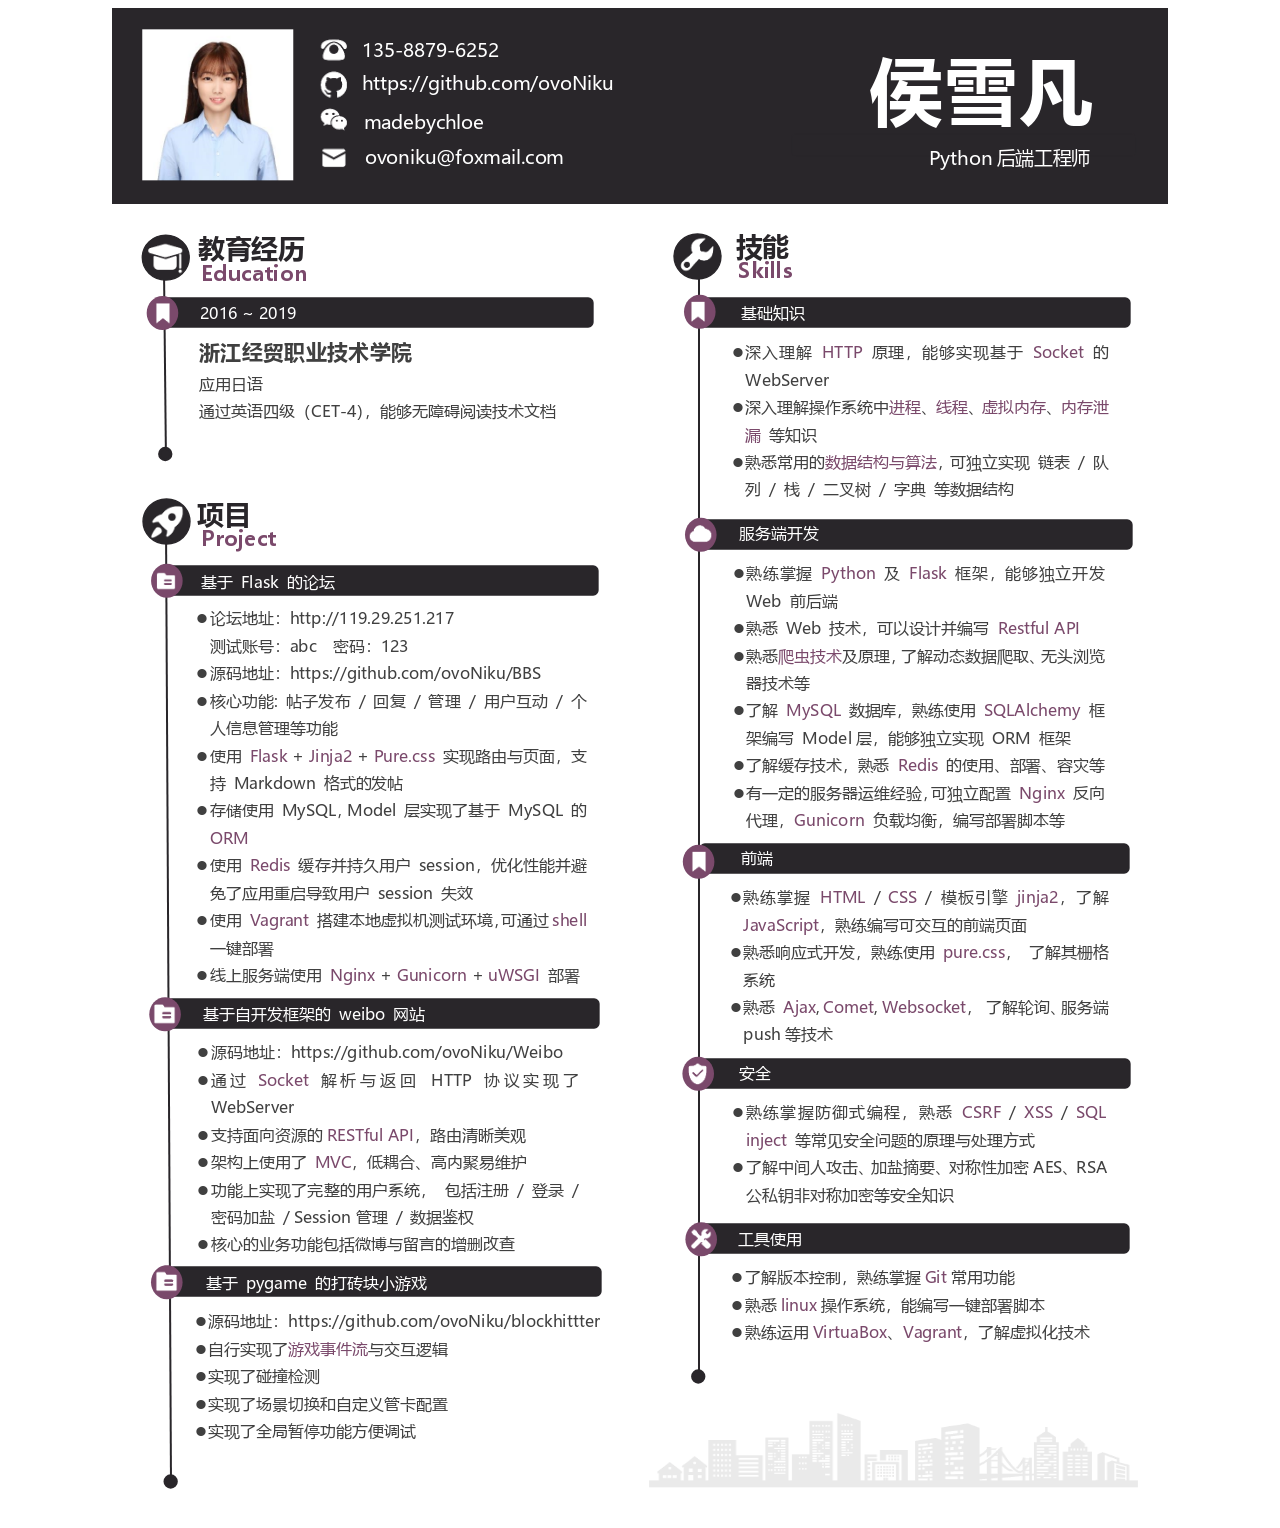
==== commit 464d67a0: "add profile" ====
--- a/index.html
+++ b/index.html
@@ -7,91 +7,94 @@
 		<link rel="stylesheet" type="text/css" href="profile/style.css" />
 	</head>
 	<body>
-		<div class="stl_02" style="margin-left: 270px">
+		<div class="stl_02" >
 			<div class="stl_03">
-				<object data="profile/img_14.svg" type="image/svg+xml" class="stl_04" style="position:absolute; width:49.5833em; height:70.1667em;">
-					<embed src="profile/img_14.svg" type="image/svg+xml" />
+				<object data="profile/img_16.svg" type="image/svg+xml" class="stl_04" style="position:absolute; width:66em; height:94.5em;">
+					<embed src="profile/img_16.svg" type="image/svg+xml" />
 				</object>
 			</div>
 			<div class="stl_view">
 				<div class="stl_05 stl_06">
-					<div class="stl_01" style="left:10.7025em;top: 1.1423em; "><span class="stl_07 stl_08 stl_09">侯雪凡 &nbsp;</span></div>
-					<div class="stl_01" style="left:10.7025em;top: 3.644em; "><span class="stl_10 stl_08 stl_11" style="word-spacing:-0.0472em;">Python </span><a href="https://github.com/ovoNiku" target="_blank"><span class="stl_07 stl_08 stl_12">后端工程师 &nbsp;</span></a></div>
-					<div class="stl_01" style="left:12.0775em;top: 6.5011em; "><span class="stl_13 stl_08 stl_14">135-8879-6252 &nbsp;</span></div>
-					<div class="stl_01" style="left:21.09em;top: 6.5011em; "><a href="https://github.com/ovoNiku" target="_blank"><span class="stl_13 stl_08 stl_15">https://github.com/ovoNiku &nbsp;</span></a></div>
-					<div class="stl_01" style="left:35.2958em;top: 6.5011em; "><a href="mailto:1262695970@qq.com" target="_blank"><span class="stl_13 stl_08 stl_16">1262695970@qq.com &nbsp;</span></a></div>
-					<div class="stl_01" style="left:5.1313em;top: 9.0413em; "><span class="stl_17 stl_08 stl_09">教育经历 &nbsp;</span></div>
-					<div class="stl_01" style="left:5.0688em;top: 10.418em; "><span class="stl_18 stl_08 stl_19">Education &nbsp;</span></div>
-					<div class="stl_01" style="left:29.6625em;top: 9.0413em; "><span class="stl_17 stl_08 stl_09">技能 &nbsp;</span></div>
-					<div class="stl_01" style="left:29.475em;top: 10.3555em; "><span class="stl_18 stl_08 stl_20">Skills &nbsp;</span></div>
-					<div class="stl_01" style="left:29.0375em;top: 12.8747em; "><span class="stl_21 stl_08 stl_22">基础知识 &nbsp;</span></div>
-					<div class="stl_01" style="left:4.6938em;top: 12.9372em; "><span class="stl_23 stl_08 stl_24" style="word-spacing:-0.1115em;">2016.09 ~ 2019.07 </span><span class="stl_21 stl_08 stl_25">浙江经贸职业技术学院 &nbsp;</span></div>
-					<div class="stl_01" style="left:3.8167em;top: 14.8836em; z-index:105; "><span class="stl_26 stl_27 stl_09" style="word-spacing:0.006em;">⚫ </span><span class="stl_28 stl_08 stl_09">通过英语四</span><span class="stl_28 stl_08 stl_29">级</span><span class="stl_28 stl_08 stl_30">（</span><span class="stl_31 stl_08 stl_32">CET-4</span><span class="stl_28 stl_08 stl_33">）</span><span class="stl_28 stl_08 stl_29">，</span><span class="stl_28 stl_08 stl_09">能</span><span class="stl_28 stl_08 stl_34" style="word-spacing:-0.1841em;">够无障碍阅读 技术文 档 &nbsp;</span></div>
-					<div class="stl_01" style="left:28.2858em;top: 14.8836em; "><span class="stl_26 stl_27 stl_09" style="word-spacing:0.0055em;">⚫ </span><span class="stl_28 stl_08 stl_09" style="word-spacing:0.4474em;">深入理解 </span><span class="stl_35 stl_08 stl_36" style="word-spacing:0.4562em;">HTTP </span><span class="stl_28 stl_08 stl_37" style="word-spacing:0.6648em;">原理，能够实现基于 </span><span class="stl_35 stl_08 stl_38" style="word-spacing:0.2576em;">Socket </span><span class="stl_28 stl_08 stl_38" style="word-spacing:0.2576em;">的 &nbsp;</span></div>
-					<div class="stl_01" style="left:29.1em;top: 16.3211em; "><span class="stl_31 stl_08 stl_39">WebSe</span><span class="stl_31 stl_08 stl_40">r</span><span class="stl_31 stl_08 stl_41">ver &nbsp;</span></div>
-					<div class="stl_01" style="left:28.2858em;top: 17.7611em; "><span class="stl_26 stl_27 stl_09" style="word-spacing:0.0055em;">⚫ </span><span class="stl_28 stl_08 stl_42">深入理解操作系统中</span><span class="stl_43 stl_08 stl_44">进程</span><span class="stl_28 stl_08 stl_45">、</span><span class="stl_43 stl_08 stl_46">线程</span><span class="stl_28 stl_08 stl_09">、</span><span class="stl_43 stl_08 stl_47" style="word-spacing:-0.1982em;">虚拟内存 </span><span class="stl_28 stl_08 stl_48">、</span><span class="stl_43 stl_08 stl_09" style="word-spacing:-0.0931em;">内 存 &nbsp;</span></div>
-					<div class="stl_01" style="left:29.1em;top: 19.2003em; "><span class="stl_43 stl_08 stl_09" style="word-spacing:0.2905em;">泄漏 </span><span class="stl_28 stl_08 stl_09">等知识 &nbsp;</span></div>
-					<div class="stl_01" style="left:5.1313em;top: 17.9246em; "><span class="stl_17 stl_08 stl_09">项目 &nbsp;</span></div>
-					<div class="stl_01" style="left:5.0688em;top: 19.2388em; "><span class="stl_18 stl_08 stl_49">Project &nbsp;</span></div>
-					<div class="stl_01" style="left:28.2858em;top: 20.5753em; "><span class="stl_26 stl_27 stl_09" style="word-spacing:0.0055em;">⚫ </span><span class="stl_28 stl_08 stl_19">熟悉常用的</span><span class="stl_43 stl_08 stl_50">数据结构与算法</span><span class="stl_28 stl_08 stl_51" style="word-spacing:0.6021em;">，可独立实现 链表</span><span class="stl_28 stl_08 stl_09" style="word-spacing:0.4054em;">&nbsp;</span><span class="stl_31 stl_08 stl_51" style="word-spacing:0.6021em;">/ &nbsp;</span></div>
-					<div class="stl_01" style="left:29.1em;top: 22.0153em; "><span class="stl_28 stl_08 stl_09" style="word-spacing:0.2905em;">队列 </span><span class="stl_31 stl_08 stl_09" style="word-spacing:0.2799em;">/ </span><span class="stl_28 stl_08 stl_09" style="word-spacing:0.2885em;">栈 </span><span class="stl_31 stl_08 stl_09" style="word-spacing:0.203em;">/ </span><span class="stl_28 stl_08 stl_09" style="word-spacing:0.3705em;">二叉树 </span><span class="stl_31 stl_08 stl_09" style="word-spacing:0.1999em;">/ </span><span class="stl_28 stl_08 stl_09" style="word-spacing:0.3674em;">字典 等数据结构 &nbsp;</span></div>
-					<div class="stl_01" style="left:4.9438em;top: 21.758em; "><span class="stl_21 stl_08 stl_22" style="word-spacing:0.2122em;">基于 </span><span class="stl_23 stl_08 stl_52" style="word-spacing:0.1736em;">Flask </span><span class="stl_21 stl_08 stl_22">的论坛 &nbsp;</span></div>
-					<div class="stl_01" style="left:29.225em;top: 23.3855em; "><span class="stl_21 stl_08 stl_22">服务端开发 &nbsp;</span></div>
-					<div class="stl_01" style="left:4.3813em;top: 23.9553em; "><span class="stl_26 stl_27 stl_09" style="word-spacing:0.0034em;">⚫ </span><a href="http://119.29.251.217/" target="_blank"><span class="stl_28 stl_08 stl_44">论坛地址：</span></a><a href="http://119.29.251.217/" target="_blank"><span class="stl_31 stl_08 stl_53">http://119.29.251.217 &nbsp;</span></a></div>
-					<div class="stl_01" style="left:4.3813em;top: 25.3928em; "><span class="stl_26 stl_27 stl_09" style="word-spacing:0.0034em;">⚫ </span><a href="https://github.com/ovoNiku/BBS" target="_blank"><span class="stl_28 stl_08 stl_44">源码地址：</span></a><a href="https://github.com/ovoNiku/BBS" target="_blank"><span class="stl_31 stl_08 stl_54">https://github.com/ovoNiku/BBS &nbsp;</span></a></div>
-					<div class="stl_01" style="left:4.3813em;top: 26.832em; "><span class="stl_26 stl_27 stl_09" style="word-spacing:0.0034em;">⚫ </span><span class="stl_28 stl_08 stl_55">核心功能</span><span class="stl_31 stl_08 stl_09" style="word-spacing:0.4665em;">: </span><span class="stl_28 stl_08 stl_09" style="word-spacing:0.6013em;">帖子发布 </span><span class="stl_31 stl_08 stl_09" style="word-spacing:0.203em;">/ </span><span class="stl_28 stl_08 stl_09" style="word-spacing:0.4444em;">回复 </span><span class="stl_31 stl_08 stl_09" style="word-spacing:0.2769em;">/ </span><span class="stl_28 stl_08 stl_09" style="word-spacing:0.3705em;">管理 </span><span class="stl_31 stl_08 stl_09" style="word-spacing:0.2769em;">/ </span><span class="stl_28 stl_08 stl_47">用户互动 &nbsp;</span></div>
-					<div class="stl_01" style="left:5.1938em;top: 28.272em; "><span class="stl_31 stl_08 stl_09" style="word-spacing:0.2025em;">/ </span><span class="stl_28 stl_08 stl_09">个人信息管理等功能 &nbsp;</span></div>
-					<div class="stl_01" style="left:28.2858em;top: 24.9553em; "><span class="stl_26 stl_27 stl_09" style="word-spacing:0.0055em;">⚫ </span><span class="stl_28 stl_08 stl_09" style="word-spacing:0.4474em;">熟练掌握 </span><span class="stl_35 stl_08 stl_56" style="word-spacing:0.3267em;">Python </span><span class="stl_28 stl_08 stl_09" style="word-spacing:0.3685em;">及 </span><span class="stl_35 stl_08 stl_57" style="word-spacing:0.3378em;">Flask </span><span class="stl_28 stl_08 stl_58" style="word-spacing:-0.1619em;">框架，能够独立开 发 &nbsp;</span></div>
-					<div class="stl_01" style="left:29.1em;top: 26.3945em; "><span class="stl_31 stl_08 stl_59" style="word-spacing:0.3457em;">Web </span><span class="stl_28 stl_08 stl_09">前后端 &nbsp;</span></div>
-					<div class="stl_01" style="left:28.2858em;top: 27.832em; "><span class="stl_26 stl_27 stl_09" style="word-spacing:0.0055em;">⚫ </span><span class="stl_28 stl_08 stl_09" style="word-spacing:0.2905em;">熟悉 </span><span class="stl_31 stl_08 stl_59" style="word-spacing:0.3467em;">Web </span><span class="stl_28 stl_08 stl_09" style="word-spacing:0.5346em;">技术，可以设计并编写 </span><span class="stl_35 stl_08 stl_52" style="word-spacing:0.1365em;">Restful API &nbsp;</span></div>
-					<div class="stl_01" style="left:28.2858em;top: 29.272em; "><span class="stl_26 stl_27 stl_09" style="word-spacing:0.0055em;">⚫ </span><span class="stl_28 stl_08 stl_44">熟悉</span><span class="stl_43 stl_08 stl_60">爬虫技术</span><span class="stl_28 stl_08 stl_61" style="word-spacing:-0.1433em;">及原理，了解动态数据爬取、 无头 浏 &nbsp;</span></div>
-					<div class="stl_01" style="left:29.1em;top: 30.6486em; "><span class="stl_28 stl_08 stl_09">览器技术等 &nbsp;</span></div>
-					<div class="stl_01" style="left:4.3813em;top: 29.7086em; "><span class="stl_26 stl_27 stl_09" style="word-spacing:0.0034em;">⚫ </span><span class="stl_28 stl_08 stl_62" style="word-spacing:0.209em;">使用 </span><span class="stl_35 stl_08 stl_57" style="word-spacing:0.3383em;">Flask </span><span class="stl_31 stl_08 stl_09" style="word-spacing:0.1962em;">+ </span><span class="stl_35 stl_08 stl_63" style="word-spacing:0.4667em;">Jinja2 </span><span class="stl_31 stl_08 stl_09" style="word-spacing:0.1952em;">+ </span><span class="stl_35 stl_08 stl_64" style="word-spacing:0.3257em;">Pure.css </span><span class="stl_28 stl_08 stl_62">实现路由与页 &nbsp;</span></div>
-					<div class="stl_01" style="left:5.1938em;top: 31.1486em; "><span class="stl_28 stl_08 stl_09" style="word-spacing:0.37em;">面，支持 </span><span class="stl_31 stl_08 stl_65" style="word-spacing:0.424em;">Markdown </span><span class="stl_28 stl_08 stl_09">格式的发帖 &nbsp;</span></div>
-					<div class="stl_01" style="left:28.2858em;top: 32.0861em; z-index:976; "><span class="stl_26 stl_27 stl_09" style="word-spacing:0.0055em;">⚫ </span><span class="stl_28 stl_08 stl_09" style="word-spacing:0.2905em;">了解 </span><span class="stl_35 stl_08 stl_66" style="word-spacing:0.2297em;">MySQL </span><span class="stl_28 stl_08 stl_09">数据库</span><span class="stl_28 stl_08 stl_67">，</span><span class="stl_28 stl_08 stl_09">熟</span><span class="stl_28 stl_08 stl_09" style="word-spacing:0.454em;">练使用 </span><span class="stl_35 stl_08 stl_68" style="word-spacing:0.3352em;">SQLAlchemy </span><span class="stl_28 stl_08 stl_68" style="word-spacing:0.3352em;">框 &nbsp;</span></div>
-					<div class="stl_01" style="left:29.1em;top: 33.5253em; "><span class="stl_28 stl_08 stl_09" style="word-spacing:0.3705em;">架编写 </span><span class="stl_31 stl_08 stl_69" style="word-spacing:-0.0698em;">Model </span><span class="stl_28 stl_08 stl_09" style="word-spacing:0.6864em;">层，能够独立实现 </span><span class="stl_31 stl_08 stl_70" style="word-spacing:0.2769em;">ORM </span><span class="stl_28 stl_08 stl_09">框架 &nbsp;</span></div>
-					<div class="stl_01" style="left:28.2858em;top: 34.9628em; "><span class="stl_26 stl_27 stl_09" style="word-spacing:0.0055em;">⚫ </span><span class="stl_28 stl_08 stl_09">了解缓存技术</span><span class="stl_28 stl_08 stl_29">，</span><span class="stl_28 stl_08 stl_09">熟</span><span class="stl_28 stl_08 stl_09" style="word-spacing:0.5327em;">悉 </span><span class="stl_35 stl_08 stl_71" style="word-spacing:0.3847em;">Redis </span><span class="stl_28 stl_08 stl_09">的使用</span><span class="stl_28 stl_08 stl_29">、</span><span class="stl_28 stl_08 stl_09">部</span><span class="stl_28 stl_08 stl_72">署、</span><span class="stl_28 stl_08 stl_73">容</span><span class="stl_28 stl_08 stl_73">灾等 &nbsp;</span></div>
-					<div class="stl_01" style="left:28.2858em;top: 36.4028em; "><span class="stl_26 stl_27 stl_09" style="word-spacing:0.0055em;">⚫ </span><span class="stl_28 stl_08 stl_74" style="word-spacing:0.6408em;">有一定的服务器运维经验，可独立配置 </span><span class="stl_35 stl_08 stl_75" style="word-spacing:0.294em;">Nginx </span><span class="stl_28 stl_08 stl_75" style="word-spacing:0.294em;">反 &nbsp;</span></div>
-					<div class="stl_01" style="left:29.1em;top: 37.842em; "><span class="stl_28 stl_08 stl_60">向代理，</span><span class="stl_35 stl_08 stl_76" style="word-spacing:0.4052em;">Gunicorn </span><span class="stl_28 stl_08 stl_42">负载均衡，编写部署脚本等 &nbsp;</span></div>
-					<div class="stl_01" style="left:4.3813em;top: 32.5861em; "><span class="stl_26 stl_27 stl_09" style="word-spacing:0.0034em;">⚫ </span><span class="stl_28 stl_08 stl_09" style="word-spacing:-0.0172em;">存 储 使 用</span><span class="stl_28 stl_08 stl_09" style="word-spacing:0.9054em;">&nbsp;</span><span class="stl_35 stl_08 stl_66" style="word-spacing:-0.078em;">MySQL </span><span class="stl_28 stl_08 stl_09" style="word-spacing:-0.0162em;">， </span><span class="stl_31 stl_08 stl_69" style="word-spacing:0.7015em;">Model </span><span class="stl_28 stl_08 stl_09" style="word-spacing:0.0282em;">层 实 现 了 基 于 &nbsp;</span></div>
-					<div class="stl_01" style="left:5.1938em;top: 34.0253em; "><span class="stl_31 stl_08 stl_66" style="word-spacing:0.1523em;">MySQL </span><span class="stl_28 stl_08 stl_09" style="word-spacing:0.2915em;">的 </span><span class="stl_35 stl_08 stl_70">ORM &nbsp;</span></div>
-					<div class="stl_01" style="left:4.3813em;top: 35.4028em; "><span class="stl_26 stl_27 stl_09" style="word-spacing:0.0034em;">⚫ </span><span class="stl_28 stl_08 stl_09" style="word-spacing:0.3679em;">使用 </span><span class="stl_35 stl_08 stl_71" style="word-spacing:0.3878em;">Redis </span><span class="stl_28 stl_08 stl_09" style="word-spacing:0.6064em;">缓存并持久用户 </span><span class="stl_31 stl_08 stl_77">session</span><span class="stl_28 stl_08 stl_62">，优化性能 &nbsp;</span></div>
-					<div class="stl_01" style="left:5.1938em;top: 36.8403em; "><span class="stl_28 stl_08 stl_09" style="word-spacing:0.6141em;">并避免了应用重启导致用户 </span><span class="stl_31 stl_08 stl_78" style="word-spacing:0.4306em;">session </span><span class="stl_28 stl_08 stl_09">失效 &nbsp;</span></div>
-					<div class="stl_01" style="left:4.3813em;top: 38.2803em; "><span class="stl_26 stl_27 stl_09" style="word-spacing:0.0034em;">⚫ </span><span class="stl_28 stl_08 stl_09" style="word-spacing:0.291em;">使用 </span><span class="stl_35 stl_08 stl_79" style="word-spacing:0.4548em;">Vagrant </span><span class="stl_28 stl_08 stl_80">搭建本地虚拟机测试环境，可通过 &nbsp;</span></div>
-					<div class="stl_01" style="left:5.1938em;top: 39.7195em; "><span class="stl_35 stl_08 stl_81" style="word-spacing:-0.0647em;">shell </span><span class="stl_28 stl_08 stl_09">一键部署 &nbsp;</span></div>
-					<div class="stl_01" style="left:29.35em;top: 39.5222em; "><span class="stl_21 stl_08 stl_22">前端 &nbsp;</span></div>
-					<div class="stl_01" style="left:4.3813em;top: 41.157em; "><span class="stl_26 stl_27 stl_09" style="word-spacing:0.0034em;">⚫ </span><span class="stl_28 stl_08 stl_62" style="word-spacing:0.2018em;">线上服务端使用 </span><span class="stl_35 stl_08 stl_75" style="word-spacing:0.294em;">Nginx </span><span class="stl_31 stl_08 stl_09" style="word-spacing:0.1952em;">+ </span><span class="stl_35 stl_08 stl_76" style="word-spacing:0.3282em;">Gunicorn </span><span class="stl_31 stl_08 stl_09" style="word-spacing:0.1962em;">+ </span><span class="stl_35 stl_08 stl_82">uWSGI &nbsp;</span></div>
-					<div class="stl_01" style="left:5.1938em;top: 42.5961em; "><span class="stl_28 stl_08 stl_09">部署 &nbsp;</span></div>
-					<div class="stl_01" style="left:28.2858em;top: 41.282em; "><span class="stl_26 stl_27 stl_09" style="word-spacing:0.0055em;">⚫ </span><span class="stl_28 stl_08 stl_09" style="word-spacing:0.3705em;">熟练掌握 </span><span class="stl_35 stl_08 stl_83" style="word-spacing:0.2865em;">HTML </span><span class="stl_31 stl_08 stl_09" style="word-spacing:0.1999em;">/ </span><span class="stl_35 stl_08 stl_14" style="word-spacing:0.0738em;">CSS </span><span class="stl_31 stl_08 stl_09" style="word-spacing:0.202em;">/ </span><span class="stl_28 stl_08 stl_09" style="word-spacing:0.2936em;">模板引擎 </span><span class="stl_35 stl_08 stl_84">jinja</span><span class="stl_35 stl_08 stl_85">2</span><span class="stl_28 stl_08 stl_62">，了解 &nbsp;</span></div>
-					<div class="stl_01" style="left:29.1em;top: 42.722em; "><span class="stl_35 stl_08 stl_19">JavaScript</span><span class="stl_28 stl_08 stl_86">，熟练编写可交互的前端页面 &nbsp;</span></div>
-					<div class="stl_01" style="left:28.2858em;top: 44.1586em; "><span class="stl_26 stl_27 stl_09" style="word-spacing:0.0055em;">⚫ </span><span class="stl_28 stl_08 stl_09" style="word-spacing:0.6115em;">熟悉响应式开发，熟练使用 </span><span class="stl_35 stl_08 stl_87">pure.css</span><span class="stl_28 stl_08 stl_88" style="word-spacing:0.3924em;">， 了解其栅 &nbsp;</span></div>
-					<div class="stl_01" style="left:29.1em;top: 45.5986em; "><span class="stl_28 stl_08 stl_09">格系统 &nbsp;</span></div>
-					<div class="stl_01" style="left:4.7563em;top: 44.4664em; "><a href="https://github.com/ovoNiku/Weibo" target="_blank"><span class="stl_21 stl_08 stl_22" style="word-spacing:0.0744em;">基于自开发框架的 </span></a><a href="https://github.com/ovoNiku/Weibo" target="_blank"><span class="stl_23 stl_08 stl_89" style="word-spacing:0.042em;">weibo </span></a><a href="https://github.com/ovoNiku/Weibo" target="_blank"><span class="stl_21 stl_08 stl_22">网站 &nbsp;</span></a></div>
-					<div class="stl_01" style="left:4.3813em;top: 46.4736em; z-index:466; "><span class="stl_26 stl_27 stl_09" style="word-spacing:0.0034em;">⚫ </span><a href="https://github.com/ovoNiku/Weibo" target="_blank"><span class="stl_28 stl_08 stl_09">源码地址</span></a><a href="https://github.com/ovoNiku/Weibo" target="_blank"><span class="stl_28 stl_08 stl_90">：</span></a><a href="https://github.com/ovoNiku/Weibo" target="_blank"><span class="stl_31 stl_08 stl_91">https://github.com/ovoNiku/</span></a><a href="https://github.com/ovoNiku/Weibo" target="_blank"><span class="stl_31 stl_08 stl_92">W</span></a><a href="https://github.com/ovoNiku/Weibo" target="_blank"><span class="stl_31 stl_08 stl_93">eibo &nbsp;</span></a></div>
-					<div class="stl_01" style="left:4.3813em;top: 47.9136em; "><span class="stl_26 stl_27 stl_09" style="word-spacing:0.0034em;">⚫ </span><span class="stl_28 stl_08 stl_09" style="word-spacing:-0.0931em;">通 过</span><span class="stl_28 stl_08 stl_09" style="word-spacing:0.3674em;">&nbsp;</span><span class="stl_35 stl_08 stl_38" style="word-spacing:0.4889em;">Socket </span><span class="stl_28 stl_08 stl_09" style="word-spacing:-0.0931em;">解 析 与 返 回</span><span class="stl_28 stl_08 stl_09" style="word-spacing:0.668em;">&nbsp;</span><span class="stl_35 stl_08 stl_36" style="word-spacing:0.5311em;">HTTP </span><span class="stl_28 stl_08 stl_09" style="word-spacing:-0.0758em;">协 议 实 现 了 &nbsp;</span></div>
-					<div class="stl_01" style="left:5.1938em;top: 49.3528em; "><span class="stl_31 stl_08 stl_39">WebSe</span><span class="stl_31 stl_08 stl_40">r</span><span class="stl_31 stl_08 stl_41">ver &nbsp;</span></div>
-					<div class="stl_01" style="left:28.2858em;top: 46.9761em; "><span class="stl_26 stl_27 stl_09" style="word-spacing:0.0055em;">⚫ </span><span class="stl_28 stl_08 stl_09" style="word-spacing:0.2905em;">熟悉 </span><span class="stl_35 stl_08 stl_94">Ajax</span><span class="stl_31 stl_08 stl_09" style="word-spacing:0.0788em;">, </span><span class="stl_35 stl_08 stl_95">Comet</span><span class="stl_31 stl_08 stl_09" style="word-spacing:0.0018em;">, </span><span class="stl_35 stl_08 stl_96">Websocket</span><span class="stl_28 stl_08 stl_60" style="word-spacing:0.211em;">， 了解轮询</span><span class="stl_28 stl_08 stl_97">、</span><span class="stl_28 stl_08 stl_62">服</span><span class="stl_28 stl_08 stl_62">务 &nbsp;</span></div>
-					<div class="stl_01" style="left:29.1em;top: 48.4128em; "><span class="stl_28 stl_08 stl_09" style="word-spacing:-0.0192em;">端 </span><span class="stl_31 stl_08 stl_98" style="word-spacing:-0.0462em;">push </span><span class="stl_28 stl_08 stl_09">等技术 &nbsp;</span></div>
-					<div class="stl_01" style="left:29.5375em;top: 50.2205em; "><span class="stl_21 stl_08 stl_22">安全 &nbsp;</span></div>
-					<div class="stl_01" style="left:4.3813em;top: 50.7903em; z-index:543; "><span class="stl_26 stl_27 stl_09" style="word-spacing:0.0034em;">⚫ </span><span class="stl_28 stl_08 stl_09" style="word-spacing:-0.0085em;">支持面向资源的 </span><span class="stl_35 stl_08 stl_99">RES</span><span class="stl_35 stl_08 stl_100">T</span><span class="stl_35 stl_08 stl_101">f</span><span class="stl_35 stl_08 stl_102" style="word-spacing:0.3506em;">ul API</span><span class="stl_28 stl_08 stl_09">，路由清晰美观 &nbsp;</span></div>
-					<div class="stl_01" style="left:4.3813em;top: 52.2303em; "><span class="stl_26 stl_27 stl_09" style="word-spacing:0.0034em;">⚫ </span><span class="stl_28 stl_08 stl_09" style="word-spacing:0.4531em;">架构上使用了 </span><span class="stl_35 stl_08 stl_103">MVC</span><span class="stl_28 stl_08 stl_104">，低耦合、高内聚易维护 &nbsp;</span></div>
-					<div class="stl_01" style="left:4.3813em;top: 53.6695em; "><span class="stl_26 stl_27 stl_09" style="word-spacing:0.0034em;">⚫ </span><span class="stl_28 stl_08 stl_09" style="word-spacing:0.3785em;">功能上实现了完整的用户系统， 包括注册 </span><span class="stl_31 stl_08 stl_09" style="word-spacing:0.2758em;">/ </span><span class="stl_28 stl_08 stl_09">登录 &nbsp;</span></div>
-					<div class="stl_01" style="left:5.1938em;top: 55.107em; "><span class="stl_31 stl_08 stl_09" style="word-spacing:0.2025em;">/ </span><span class="stl_28 stl_08 stl_09" style="word-spacing:0.3705em;">密码加盐 </span><span class="stl_31 stl_08 stl_105" style="word-spacing:0.0107em;">/ Session </span><span class="stl_28 stl_08 stl_09" style="word-spacing:0.5244em;">管理 </span><span class="stl_31 stl_08 stl_09" style="word-spacing:0.1999em;">/ </span><span class="stl_28 stl_08 stl_09">数据鉴权 &nbsp;</span></div>
-					<div class="stl_01" style="left:4.3813em;top: 56.5461em; "><span class="stl_26 stl_27 stl_09" style="word-spacing:0.0034em;">⚫ </span><span class="stl_28 stl_08 stl_106">核心的业务功能包括微博与留言的增删改查 &nbsp;</span></div>
-					<div class="stl_01" style="left:28.2858em;top: 52.2303em; "><span class="stl_26 stl_27 stl_09" style="word-spacing:0.0055em;">⚫ </span><span class="stl_28 stl_08 stl_62" style="word-spacing:0.2736em;">熟练掌握防御式编程，熟悉 </span><span class="stl_35 stl_08 stl_107" style="word-spacing:0.1639em;">CSRF </span><span class="stl_31 stl_08 stl_09" style="word-spacing:0.2789em;">/ </span><span class="stl_35 stl_08 stl_108" style="word-spacing:0.2019em;">XSS </span><span class="stl_31 stl_08 stl_09" style="word-spacing:0.1999em;">/ </span><span class="stl_35 stl_08 stl_109">SQL &nbsp;</span></div>
-					<div class="stl_01" style="left:29.1em;top: 53.6695em; "><span class="stl_35 stl_08 stl_110" style="word-spacing:0.363em;">inject </span><span class="stl_28 stl_08 stl_09">等常见安全问题的原理与处理方式 &nbsp;</span></div>
-					<div class="stl_01" style="left:28.2858em;top: 55.107em; z-index:1282; "><span class="stl_26 stl_27 stl_09" style="word-spacing:0.0055em;">⚫ </span><span class="stl_28 stl_08 stl_19">了解中间人攻击</span><span class="stl_28 stl_08 stl_111">、</span><span class="stl_28 stl_08 stl_09">加</span><span class="stl_28 stl_08 stl_112">盐摘要</span><span class="stl_28 stl_08 stl_113">、</span><span class="stl_28 stl_08 stl_09">对</span><span class="stl_28 stl_08 stl_88" style="word-spacing:0.0118em;">称性加密 </span><span class="stl_31 stl_08 stl_114">AE</span><span class="stl_31 stl_08 stl_115">S</span><span class="stl_28 stl_08 stl_116">、</span><span class="stl_31 stl_08 stl_117" style="word-spacing:-0.1814em;">RS A &nbsp;</span></div>
-					<div class="stl_01" style="left:29.1em;top: 56.5461em; "><span class="stl_28 stl_08 stl_118">公私钥非对称加密等安全知识 &nbsp;</span></div>
-					<div class="stl_01" style="left:29.725em;top: 58.2914em; "><span class="stl_21 stl_08 stl_22">工具使用 &nbsp;</span></div>
-					<div class="stl_01" style="left:4.7563em;top: 58.6664em; "><span class="stl_21 stl_08 stl_22" style="word-spacing:0.2122em;">基于 </span><span class="stl_23 stl_08 stl_119" style="word-spacing:0.0618em;">pygame </span><span class="stl_21 stl_08 stl_22">的打砖块小游戏 &nbsp;</span></div>
-					<div class="stl_01" style="left:28.2858em;top: 60.1111em; "><span class="stl_26 stl_27 stl_09" style="word-spacing:0.0055em;">⚫ </span><span class="stl_28 stl_08 stl_09" style="word-spacing:-0.0059em;">了解版本控制，熟练掌握 </span><span class="stl_35 stl_08 stl_120" style="word-spacing:-0.0393em;">Git </span><span class="stl_28 stl_08 stl_88">常用功能 &nbsp;</span></div>
-					<div class="stl_01" style="left:4.3188em;top: 60.9253em; "><span class="stl_26 stl_27 stl_09" style="word-spacing:0.0034em;">⚫ </span><span class="stl_28 stl_08 stl_60">源码</span><a href="https://github.com/ovoNiku/blockhittter" target="_blank"><span class="stl_28 stl_08 stl_112">地址：</span></a><a href="https://github.com/ovoNiku/blockhittter" target="_blank"><span class="stl_31 stl_08 stl_121">https://github.com/ovoNiku/blockhittter &nbsp;</span></a></div>
-					<div class="stl_01" style="left:4.3188em;top: 62.3632em; "><span class="stl_26 stl_27 stl_09" style="word-spacing:0.0034em;">⚫ </span><span class="stl_28 stl_08 stl_44">自行实现了游戏</span><span class="stl_43 stl_08 stl_104">事件流</span><span class="stl_28 stl_08 stl_45">与</span><span class="stl_43 stl_08 stl_44">交互逻辑</span><span class="stl_28 stl_08 stl_44">。 &nbsp;</span></div>
-					<div class="stl_01" style="left:4.3188em;top: 63.8028em; "><span class="stl_26 stl_27 stl_09" style="word-spacing:0.0034em;">⚫ </span><span class="stl_28 stl_08 stl_09">实现了碰撞检测 &nbsp;</span></div>
-					<div class="stl_01" style="left:28.2858em;top: 61.5507em; "><span class="stl_26 stl_27 stl_09" style="word-spacing:0.0055em;">⚫ </span><span class="stl_28 stl_08 stl_09" style="word-spacing:-0.0162em;">熟悉 </span><span class="stl_35 stl_08 stl_122" style="word-spacing:0.0022em;">linux </span><span class="stl_28 stl_08 stl_123">操作系统，能编写一键部署脚本 &nbsp;</span></div>
-					<div class="stl_01" style="left:28.2858em;top: 62.9903em; "><span class="stl_26 stl_27 stl_09" style="word-spacing:0.0055em;">⚫ </span><span class="stl_28 stl_08 stl_09" style="word-spacing:-0.0141em;">熟练运用 </span><span class="stl_35 stl_08 stl_124">VirtuaBox</span><span class="stl_28 stl_08 stl_125">、</span><span class="stl_35 stl_08 stl_126">Vagrant</span><span class="stl_28 stl_08 stl_127">，了解虚拟化技术 &nbsp;</span></div>
-					<div class="stl_01" style="left:4.3188em;top: 65.2424em; "><span class="stl_26 stl_27 stl_09" style="word-spacing:0.0034em;">⚫ </span><span class="stl_28 stl_08 stl_09">实现了场景切换和自定义管卡配置 &nbsp;</span></div>
-					<div class="stl_01" style="left:4.3188em;top: 66.6799em; "><span class="stl_26 stl_27 stl_09" style="word-spacing:0.0034em;">⚫ </span><span class="stl_28 stl_08 stl_09">实现了全局暂停功能方便调试 &nbsp;</span></div>
+					<div class="stl_01" style="left:15.6017em;top: 1.852em; "><a href="https://github.com/ovoNiku" target="_blank"><span class="stl_07 stl_08 stl_09">135-8879-6252 &nbsp;</span></a></div>
+					<div class="stl_01" style="left:15.6217em;top: 3.912em; "><a href="https://github.com/ovoNiku" target="_blank"><span class="stl_07 stl_08 stl_10">https://github.com/ovoNiku &nbsp;</span></a></div>
+					<div class="stl_01" style="left:47.3283em;top: 1.9387em; "><span class="stl_11 stl_08 stl_12">侯雪凡 &nbsp;</span></div>
+					<div class="stl_01" style="left:15.7217em;top: 6.292em; "><span class="stl_07 stl_08 stl_13">madebychloe &nbsp;</span></div>
+					<div class="stl_01" style="left:15.7917em;top: 8.482em; "><a href="mailto:ovoniku@foxmail.comPython" target="_blank"><span class="stl_07 stl_08 stl_14">ovoniku@foxmail.com &nbsp;</span></a></div>
+					<div class="stl_01" style="left:51.0583em;top: 8.542em; "><a href="mailto:ovoniku@foxmail.comPython" target="_blank"><span class="stl_07 stl_08 stl_15" style="word-spacing:-0.0474em;">Python </span></a><span class="stl_16 stl_08 stl_17">后端工程师 &nbsp;</span></div>
+					<div class="stl_01" style="left:38.9858em;top: 13.7346em; z-index:1324; "><span class="stl_18 stl_08 stl_12">技能 &nbsp;</span></div>
+					<div class="stl_01" style="left:5.38em;top: 13.8646em; "><span class="stl_18 stl_08 stl_12">教育经历 &nbsp;</span></div>
+					<div class="stl_01" style="left:39.1358em;top: 15.4744em; z-index:1331; "><span class="stl_19 stl_08 stl_20">Skills &nbsp;</span></div>
+					<div class="stl_01" style="left:5.57em;top: 15.6844em; "><span class="stl_19 stl_08 stl_21">Education &nbsp;</span></div>
+					<div class="stl_01" style="left:5.5em;top: 18.4036em; "><span class="stl_22 stl_08 stl_23" style="word-spacing:-0.0046em;">2016 ~ 2019 &nbsp;</span></div>
+					<div class="stl_01" style="left:39.3158em;top: 18.4036em; "><span class="stl_24 stl_08 stl_12">基础知识 &nbsp;</span></div>
+					<div class="stl_01" style="left:38.7358em;top: 20.8236em; "><span class="stl_25 stl_26 stl_27">⚫</span><span class="stl_28 stl_08 stl_29" style="word-spacing:0.24em;">深入理解 </span><span class="stl_30 stl_08 stl_31" style="word-spacing:0.2497em;">HTTP </span><span class="stl_28 stl_08 stl_32" style="word-spacing:0.2475em;">原理，能够实现基于 </span><span class="stl_30 stl_08 stl_33" style="word-spacing:0.2625em;">Socket </span><span class="stl_28 stl_08 stl_33" style="word-spacing:0.2625em;">的 &nbsp;</span></div>
+					<div class="stl_01" style="left:39.5858em;top: 22.5436em; "><span class="stl_34 stl_08 stl_35">WebServer &nbsp;</span></div>
+					<div class="stl_01" style="left:5.44em;top: 20.5844em; "><span class="stl_36 stl_08 stl_23">浙江经贸职业技术学院 &nbsp;</span></div>
+					<div class="stl_01" style="left:5.44em;top: 22.8036em; "><span class="stl_28 stl_08 stl_12">应用日语 &nbsp;</span></div>
+					<div class="stl_01" style="left:38.7358em;top: 24.2636em; "><span class="stl_25 stl_26 stl_27">⚫</span><span class="stl_28 stl_08 stl_35">深入理解操作系统中</span><span class="stl_37 stl_08 stl_12">进程</span><span class="stl_28 stl_08 stl_38">、</span><span class="stl_37 stl_08 stl_12">线程</span><span class="stl_28 stl_08 stl_38">、</span><span class="stl_37 stl_08 stl_12">虚拟内存</span><span class="stl_28 stl_08 stl_39">、</span><span class="stl_37 stl_08 stl_12">内存泄 &nbsp;</span></div>
+					<div class="stl_01" style="left:39.5858em;top: 25.9736em; "><span class="stl_37 stl_08 stl_12" style="word-spacing:0.25em;">漏 </span><span class="stl_28 stl_08 stl_12">等知识 &nbsp;</span></div>
+					<div class="stl_01" style="left:5.44em;top: 24.5136em; z-index:1442; "><span class="stl_28 stl_08 stl_40">通过英语四级（</span><span class="stl_34 stl_08 stl_41">CET-4</span><span class="stl_28 stl_08 stl_42">）</span><span class="stl_28 stl_08 stl_12">，</span><span class="stl_28 stl_08 stl_12">能够无障碍阅读技术文档 &nbsp;</span></div>
+					<div class="stl_01" style="left:38.7358em;top: 27.6936em; z-index:779; "><span class="stl_25 stl_26 stl_27">⚫</span><span class="stl_28 stl_08 stl_12">熟悉常用的</span><span class="stl_37 stl_08 stl_15">数据结构与算法</span><span class="stl_28 stl_08 stl_43">，</span><span class="stl_28 stl_08 stl_12">可</span><span class="stl_28 stl_08 stl_12" style="word-spacing:0.2508em;">独立实现 链表 </span><span class="stl_34 stl_08 stl_12" style="word-spacing:0.2069em;">/ </span><span class="stl_28 stl_08 stl_12" style="word-spacing:0.2069em;">队 &nbsp;</span></div>
+					<div class="stl_01" style="left:39.5858em;top: 29.4061em; "><span class="stl_28 stl_08 stl_12" style="word-spacing:0.25em;">列 </span><span class="stl_34 stl_08 stl_12" style="word-spacing:0.2069em;">/ </span><span class="stl_28 stl_08 stl_12" style="word-spacing:0.25em;">栈 </span><span class="stl_34 stl_08 stl_12" style="word-spacing:0.2069em;">/ </span><span class="stl_28 stl_08 stl_12" style="word-spacing:0.2525em;">二叉树 </span><span class="stl_34 stl_08 stl_12" style="word-spacing:0.1969em;">/ </span><span class="stl_28 stl_08 stl_12" style="word-spacing:0.25em;">字典 等数据结构 &nbsp;</span></div>
+					<div class="stl_01" style="left:5.32em;top: 30.4871em; z-index:1458; "><span class="stl_18 stl_08 stl_12">项目 &nbsp;</span></div>
+					<div class="stl_01" style="left:39.1858em;top: 32.1561em; "><span class="stl_24 stl_08 stl_12">服务端开发 &nbsp;</span></div>
+					<div class="stl_01" style="left:5.57em;top: 32.1969em; "><span class="stl_19 stl_08 stl_44">Project &nbsp;</span></div>
+					<div class="stl_01" style="left:38.7958em;top: 34.6461em; "><span class="stl_25 stl_26 stl_27">⚫</span><span class="stl_28 stl_08 stl_45" style="word-spacing:0.24em;">熟练掌握 </span><span class="stl_30 stl_08 stl_46" style="word-spacing:0.2412em;">Python </span><span class="stl_28 stl_08 stl_12" style="word-spacing:0.32em;">及 </span><span class="stl_30 stl_08 stl_47" style="word-spacing:0.2312em;">Flask </span><span class="stl_28 stl_08 stl_48">框架，能够独立开发 &nbsp;</span></div>
+					<div class="stl_01" style="left:39.6458em;top: 36.3561em; "><span class="stl_34 stl_08 stl_49" style="word-spacing:0.2324em;">Web </span><span class="stl_28 stl_08 stl_12">前后端 &nbsp;</span></div>
+					<div class="stl_01" style="left:5.56em;top: 35.1761em; "><span class="stl_24 stl_08 stl_12" style="word-spacing:0.252em;">基于 </span><span class="stl_22 stl_08 stl_47" style="word-spacing:0.2008em;">Flask </span><a href="http://119.29.251.217/" target="_blank"><span class="stl_24 stl_08 stl_12">的论坛 &nbsp;</span></a></div>
+					<div class="stl_01" style="left:5.25em;top: 37.4561em; "><span class="stl_25 stl_26 stl_27">⚫</span><a href="http://119.29.251.217/" target="_blank"><span class="stl_28 stl_08 stl_35">论坛地址：</span></a><a href="http://119.29.251.217/" target="_blank"><span class="stl_34 stl_08 stl_12">http://119.29.251.217 &nbsp;</span></a></div>
+					<div class="stl_01" style="left:6.1em;top: 39.1661em; "><span class="stl_28 stl_08 stl_50">测试</span><a href="https://github.com/ovoNiku/BBS" target="_blank"><span class="stl_28 stl_08 stl_51">账号：</span></a><a href="https://github.com/ovoNiku/BBS" target="_blank"><span class="stl_34 stl_08 stl_35" style="word-spacing:0.7em;">abc </span></a><a href="https://github.com/ovoNiku/BBS" target="_blank"><span class="stl_28 stl_08 stl_12">密码：</span></a><a href="https://github.com/ovoNiku/BBS" target="_blank"><span class="stl_34 stl_08 stl_52">123 &nbsp;</span></a></div>
+					<div class="stl_01" style="left:38.7958em;top: 38.0761em; "><span class="stl_25 stl_26 stl_27">⚫</span><span class="stl_28 stl_08 stl_12" style="word-spacing:0.25em;">熟悉 </span><span class="stl_34 stl_08 stl_49" style="word-spacing:0.2324em;">Web </span><span class="stl_28 stl_08 stl_12" style="word-spacing:0.2525em;">技术，可以设计并编写 </span><span class="stl_30 stl_08 stl_53" style="word-spacing:0.017em;">Restful API &nbsp;</span></div>
+					<div class="stl_01" style="left:38.7958em;top: 39.7861em; z-index:889; "><span class="stl_25 stl_26 stl_27">⚫</span><span class="stl_28 stl_08 stl_12">熟悉</span><span class="stl_37 stl_08 stl_12">爬虫技术</span><span class="stl_28 stl_08 stl_12">及原理</span><span class="stl_28 stl_08 stl_54">，</span><span class="stl_28 stl_08 stl_12">了</span><span class="stl_28 stl_08 stl_12">解动态数据爬取</span><span class="stl_28 stl_08 stl_54">、</span><span class="stl_28 stl_08 stl_12">无</span><span class="stl_28 stl_08 stl_12">头浏览 &nbsp;</span></div>
+					<div class="stl_01" style="left:39.6458em;top: 41.5061em; "><span class="stl_28 stl_08 stl_12">器技术等 &nbsp;</span></div>
+					<div class="stl_01" style="left:5.25em;top: 40.8861em; "><span class="stl_25 stl_26 stl_27">⚫</span><a href="https://github.com/ovoNiku/BBS" target="_blank"><span class="stl_28 stl_08 stl_35">源码地址：</span></a><a href="https://github.com/ovoNiku/BBS" target="_blank"><span class="stl_34 stl_08 stl_41">https://github.com/ovoNiku/BBS &nbsp;</span></a></div>
+					<div class="stl_01" style="left:5.25em;top: 42.6061em; "><span class="stl_25 stl_26 stl_27">⚫</span><span class="stl_28 stl_08 stl_55">核心功能</span><span class="stl_34 stl_08 stl_12" style="word-spacing:0.2034em;">: </span><span class="stl_28 stl_08 stl_56" style="word-spacing:0.24em;">帖子发布 </span><span class="stl_34 stl_08 stl_12" style="word-spacing:0.1969em;">/ </span><span class="stl_28 stl_08 stl_56" style="word-spacing:0.24em;">回复 </span><span class="stl_34 stl_08 stl_12" style="word-spacing:0.2069em;">/ </span><span class="stl_28 stl_08 stl_56" style="word-spacing:0.2425em;">管理 </span><span class="stl_34 stl_08 stl_12" style="word-spacing:0.2069em;">/ </span><span class="stl_28 stl_08 stl_57" style="word-spacing:0.25em;">用户互动 </span><span class="stl_34 stl_08 stl_12" style="word-spacing:0.2069em;">/ </span><span class="stl_28 stl_08 stl_12" style="word-spacing:0.2069em;">个 &nbsp;</span></div>
+					<div class="stl_01" style="left:6.1em;top: 44.3161em; "><span class="stl_28 stl_08 stl_12">人信息管理等功能 &nbsp;</span></div>
+					<div class="stl_01" style="left:38.7958em;top: 43.2161em; "><span class="stl_25 stl_26 stl_27">⚫</span><span class="stl_28 stl_08 stl_12" style="word-spacing:0.25em;">了解 </span><span class="stl_30 stl_08 stl_46" style="word-spacing:0.1986em;">MySQL </span><span class="stl_28 stl_08 stl_58" style="word-spacing:0.2725em;">数据库，熟练使用 </span><span class="stl_30 stl_08 stl_59" style="word-spacing:0.2052em;">SQLAlchemy </span><span class="stl_28 stl_08 stl_59" style="word-spacing:0.2052em;">框 &nbsp;</span></div>
+					<div class="stl_01" style="left:39.6458em;top: 44.9361em; "><span class="stl_28 stl_08 stl_12" style="word-spacing:0.25em;">架编写 </span><span class="stl_34 stl_08 stl_60" style="word-spacing:-0.0416em;">Model </span><span class="stl_28 stl_08 stl_13" style="word-spacing:0.2529em;">层，能够独立实现 </span><span class="stl_34 stl_08 stl_61" style="word-spacing:0.2088em;">ORM </span><span class="stl_28 stl_08 stl_56">框架 &nbsp;</span></div>
+					<div class="stl_01" style="left:38.7958em;top: 46.6461em; "><span class="stl_25 stl_26 stl_27">⚫</span><span class="stl_28 stl_08 stl_62" style="word-spacing:0.265em;">了解缓存技术，熟悉 </span><span class="stl_30 stl_08 stl_63" style="word-spacing:0.2172em;">Redis </span><span class="stl_28 stl_08 stl_64">的使用、部署、容灾等 &nbsp;</span></div>
+					<div class="stl_01" style="left:38.7958em;top: 48.3677em; z-index:983; "><span class="stl_25 stl_26 stl_27">⚫</span><span class="stl_28 stl_08 stl_12">有一定的服务器运维经验</span><span class="stl_28 stl_08 stl_65">，</span><span class="stl_28 stl_08 stl_12">可</span><span class="stl_28 stl_08 stl_12" style="word-spacing:0.2525em;">独立配置 </span><span class="stl_30 stl_08 stl_66" style="word-spacing:0.1994em;">Nginx </span><span class="stl_28 stl_08 stl_12">反向 &nbsp;</span></div>
+					<div class="stl_01" style="left:39.6458em;top: 50.0777em; "><span class="stl_28 stl_08 stl_12">代理，</span><span class="stl_30 stl_08 stl_50" style="word-spacing:0.2105em;">Gunicorn </span><span class="stl_28 stl_08 stl_09">负载均衡，编写部署脚本等 &nbsp;</span></div>
+					<div class="stl_01" style="left:5.25em;top: 46.0361em; "><span class="stl_25 stl_26 stl_27">⚫</span><span class="stl_28 stl_08 stl_12" style="word-spacing:0.2517em;">使用 </span><span class="stl_30 stl_08 stl_47" style="word-spacing:0.0112em;">Flask </span><span class="stl_34 stl_08 stl_12" style="word-spacing:0.0124em;">+ </span><span class="stl_30 stl_08 stl_67" style="word-spacing:0.0143em;">Jinja2 </span><span class="stl_34 stl_08 stl_12" style="word-spacing:0.0024em;">+ </span><span class="stl_30 stl_08 stl_68" style="word-spacing:0.2085em;">Pure.css </span><span class="stl_28 stl_08 stl_12">实现路由与页面，支 &nbsp;</span></div>
+					<div class="stl_01" style="left:6.1em;top: 47.7461em; "><span class="stl_28 stl_08 stl_12" style="word-spacing:0.252em;">持 </span><span class="stl_34 stl_08 stl_10" style="word-spacing:0.212em;">Markdown </span><span class="stl_28 stl_08 stl_69">格式的发帖 &nbsp;</span></div>
+					<div class="stl_01" style="left:5.25em;top: 49.4677em; z-index:238; "><span class="stl_25 stl_26 stl_27">⚫</span><span class="stl_28 stl_08 stl_12" style="word-spacing:0.2517em;">存储使用 </span><span class="stl_34 stl_08 stl_70">MySQL</span><span class="stl_28 stl_08 stl_71">，</span><span class="stl_34 stl_08 stl_41" style="word-spacing:0.2094em;">Model </span><span class="stl_28 stl_08 stl_12" style="word-spacing:0.2525em;">层实现了基于 </span><span class="stl_34 stl_08 stl_72" style="word-spacing:0.2021em;">MySQL </span><span class="stl_28 stl_08 stl_72" style="word-spacing:0.2021em;">的 &nbsp;</span></div>
+					<div class="stl_01" style="left:6.1em;top: 51.1777em; "><span class="stl_30 stl_08 stl_61">ORM &nbsp;</span></div>
+					<div class="stl_01" style="left:39.3158em;top: 52.4677em; "><span class="stl_24 stl_08 stl_12">前端 &nbsp;</span></div>
+					<div class="stl_01" style="left:5.25em;top: 52.8977em; "><span class="stl_25 stl_26 stl_27">⚫</span><span class="stl_28 stl_08 stl_12" style="word-spacing:0.2517em;">使用 </span><span class="stl_30 stl_08 stl_63" style="word-spacing:0.2172em;">Redis </span><span class="stl_28 stl_08 stl_31" style="word-spacing:0.246em;">缓存并持久用户 </span><span class="stl_34 stl_08 stl_73">session</span><span class="stl_28 stl_08 stl_74">，优化性能并避 &nbsp;</span></div>
+					<div class="stl_01" style="left:6.1em;top: 54.6077em; "><span class="stl_28 stl_08 stl_12" style="word-spacing:0.2517em;">免了应用重启导致用户 </span><span class="stl_34 stl_08 stl_40" style="word-spacing:0.211em;">session </span><span class="stl_28 stl_08 stl_12">失效 &nbsp;</span></div>
+					<div class="stl_01" style="left:5.25em;top: 56.3277em; z-index:329; "><span class="stl_25 stl_26 stl_27">⚫</span><span class="stl_28 stl_08 stl_12" style="word-spacing:0.2517em;">使用 </span><span class="stl_30 stl_08 stl_75" style="word-spacing:0.2294em;">Vagrant </span><span class="stl_28 stl_08 stl_66">搭建本地虚拟机测试环境</span><span class="stl_28 stl_08 stl_42">，</span><span class="stl_28 stl_08 stl_12">可</span><span class="stl_28 stl_08 stl_12" style="word-spacing:-0.0565em;">通过 </span><span class="stl_30 stl_08 stl_74">shell &nbsp;</span></div>
+					<div class="stl_01" style="left:6.1em;top: 58.0377em; "><span class="stl_28 stl_08 stl_12">一键部署 &nbsp;</span></div>
+					<div class="stl_01" style="left:38.6158em;top: 54.8977em; "><span class="stl_25 stl_26 stl_27">⚫</span><span class="stl_28 stl_08 stl_76" style="word-spacing:0.2383em;">熟练掌握 </span><span class="stl_30 stl_08 stl_77" style="word-spacing:0.2109em;">HTML </span><span class="stl_34 stl_08 stl_12" style="word-spacing:0.2069em;">/ </span><span class="stl_30 stl_08 stl_74" style="word-spacing:0.195em;">CSS </span><span class="stl_34 stl_08 stl_12" style="word-spacing:0.2569em;">/ </span><span class="stl_28 stl_08 stl_29" style="word-spacing:0.18em;">模板引擎 </span><span class="stl_30 stl_08 stl_78">jinja2</span><span class="stl_28 stl_08 stl_29">，了解 &nbsp;</span></div>
+					<div class="stl_01" style="left:39.4658em;top: 56.6077em; "><span class="stl_30 stl_08 stl_79">JavaScript</span><span class="stl_28 stl_08 stl_12">，熟练编写可交互的前端页面 &nbsp;</span></div>
+					<div class="stl_01" style="left:38.6158em;top: 58.3277em; "><span class="stl_25 stl_26 stl_27">⚫</span><span class="stl_28 stl_08 stl_09" style="word-spacing:0.2543em;">熟悉响应式开发，熟练使用 </span><span class="stl_30 stl_08 stl_80">pure.css</span><span class="stl_28 stl_08 stl_12" style="word-spacing:0.24em;">， 了解其栅格 &nbsp;</span></div>
+					<div class="stl_01" style="left:39.4658em;top: 60.0377em; "><span class="stl_28 stl_08 stl_12">系统 &nbsp;</span></div>
+					<div class="stl_01" style="left:5.25em;top: 59.7577em; "><span class="stl_25 stl_26 stl_27">⚫</span><span class="stl_28 stl_08 stl_12" style="word-spacing:0.2517em;">线上服务端使用 </span><span class="stl_30 stl_08 stl_66" style="word-spacing:0.0077em;">Nginx </span><span class="stl_34 stl_08 stl_12" style="word-spacing:0.0024em;">+ </span><span class="stl_30 stl_08 stl_70" style="word-spacing:0.002em;">Gunicorn </span><span class="stl_34 stl_08 stl_12" style="word-spacing:0.0024em;">+ </span><span class="stl_30 stl_08 stl_33" style="word-spacing:0.2075em;">uWSGI </span><span class="stl_28 stl_08 stl_12">部署 &nbsp;</span></div>
+					<div class="stl_01" style="left:38.6158em;top: 61.7577em; z-index:1130; "><span class="stl_25 stl_26 stl_27">⚫</span><span class="stl_28 stl_08 stl_12" style="word-spacing:0.25em;">熟悉 </span><span class="stl_30 stl_08 stl_51">Ajax</span><span class="stl_34 stl_08 stl_12" style="word-spacing:-0.0666em;">, </span><span class="stl_30 stl_08 stl_40">Comet</span><span class="stl_34 stl_08 stl_12" style="word-spacing:-0.0666em;">, </span><span class="stl_30 stl_08 stl_81">Websocket</span><span class="stl_28 stl_08 stl_12" style="word-spacing:-0.03em;">， 了解轮询</span><span class="stl_28 stl_08 stl_82">、</span><span class="stl_28 stl_08 stl_12">服</span><span class="stl_28 stl_08 stl_12">务端 &nbsp;</span></div>
+					<div class="stl_01" style="left:39.4658em;top: 63.4677em; "><span class="stl_34 stl_08 stl_83" style="word-spacing:-0.0464em;">push </span><span class="stl_28 stl_08 stl_12">等技术 &nbsp;</span></div>
+					<div class="stl_01" style="left:5.69em;top: 62.2177em; "><span class="stl_24 stl_08 stl_12" style="word-spacing:0.2517em;">基于自开发框架的 </span><span class="stl_22 stl_08 stl_84" style="word-spacing:0.2137em;">weibo </span><span class="stl_24 stl_08 stl_12">网站 &nbsp;</span></div>
+					<div class="stl_01" style="left:5.31em;top: 64.5777em; "><span class="stl_25 stl_26 stl_27">⚫</span><a href="https://github.com/ovoNiku/Weibo" target="_blank"><span class="stl_28 stl_08 stl_35">源码地址：</span></a><a href="https://github.com/ovoNiku/Weibo" target="_blank"><span class="stl_34 stl_08 stl_44">https://github.com/ovoNiku/Weibo &nbsp;</span></a></div>
+					<div class="stl_01" style="left:5.31em;top: 66.2977em; "><span class="stl_25 stl_26 stl_27">⚫</span><span class="stl_28 stl_08 stl_12" style="word-spacing:-0.01em;">通 过</span><span class="stl_28 stl_08 stl_12" style="word-spacing:0.4817em;">&nbsp;</span><span class="stl_30 stl_08 stl_33" style="word-spacing:0.4408em;">Socket </span><span class="stl_28 stl_08 stl_12" style="word-spacing:-0.0135em;">解 析 与 返 回</span><span class="stl_28 stl_08 stl_12" style="word-spacing:0.7265em;">&nbsp;</span><span class="stl_34 stl_08 stl_31" style="word-spacing:0.4272em;">HTTP </span><span class="stl_28 stl_08 stl_12" style="word-spacing:-0.0085em;">协 议 实 现 了 &nbsp;</span></div>
+					<div class="stl_01" style="left:6.16em;top: 68.0177em; "><span class="stl_34 stl_08 stl_35">WebServer &nbsp;</span></div>
+					<div class="stl_01" style="left:39.1858em;top: 65.8977em; "><span class="stl_24 stl_08 stl_12">安全 &nbsp;</span></div>
+					<div class="stl_01" style="left:38.7558em;top: 68.3302em; "><span class="stl_25 stl_26 stl_27">⚫</span><span class="stl_28 stl_08 stl_85" style="word-spacing:0.2519em;">熟练掌握防御式编程，熟悉 </span><span class="stl_30 stl_08 stl_50" style="word-spacing:0.2088em;">CSRF </span><span class="stl_34 stl_08 stl_12" style="word-spacing:0.2169em;">/ </span><span class="stl_30 stl_08 stl_86" style="word-spacing:0.2071em;">XSS </span><span class="stl_34 stl_08 stl_12" style="word-spacing:0.2185em;">/ </span><span class="stl_30 stl_08 stl_12">SQL &nbsp;</span></div>
+					<div class="stl_01" style="left:39.6058em;top: 70.0502em; "><span class="stl_30 stl_08 stl_87" style="word-spacing:0.201em;">inject </span><span class="stl_28 stl_08 stl_47">等常见安全问题的原理与处理方式 &nbsp;</span></div>
+					<div class="stl_01" style="left:38.7558em;top: 71.7702em; z-index:1211; "><span class="stl_25 stl_26 stl_27">⚫</span><span class="stl_28 stl_08 stl_12">了解中间人攻击</span><span class="stl_28 stl_08 stl_88">、</span><span class="stl_28 stl_08 stl_12">加</span><span class="stl_28 stl_08 stl_12">盐摘要</span><span class="stl_28 stl_08 stl_89">、</span><span class="stl_28 stl_08 stl_12">对</span><span class="stl_28 stl_08 stl_12">称性加密 </span><span class="stl_34 stl_08 stl_41">AES</span><span class="stl_28 stl_08 stl_90">、</span><span class="stl_34 stl_08 stl_12">RSA &nbsp;</span></div>
+					<div class="stl_01" style="left:39.6058em;top: 73.4802em; "><span class="stl_28 stl_08 stl_12">公私钥非对称加密等安全知识 &nbsp;</span></div>
+					<div class="stl_01" style="left:5.31em;top: 69.7302em; "><span class="stl_25 stl_26 stl_27">⚫</span><span class="stl_28 stl_08 stl_12" style="word-spacing:0.0017em;">支持面向资源的 </span><span class="stl_30 stl_08 stl_91" style="word-spacing:0.0178em;">RESTful API</span><span class="stl_28 stl_08 stl_12">，路由清晰美观 &nbsp;</span></div>
+					<div class="stl_01" style="left:5.31em;top: 71.4502em; "><span class="stl_25 stl_26 stl_27">⚫</span><span class="stl_28 stl_08 stl_12" style="word-spacing:0.2517em;">架构上使用了 </span><span class="stl_30 stl_08 stl_92">MVC</span><span class="stl_28 stl_08 stl_47">，低耦合、高内聚易维护 &nbsp;</span></div>
+					<div class="stl_01" style="left:5.31em;top: 73.1602em; "><span class="stl_25 stl_26 stl_27">⚫</span><span class="stl_28 stl_08 stl_93" style="word-spacing:0.2483em;">功能上实现了完整的用户系统， 包括注册 </span><span class="stl_34 stl_08 stl_12" style="word-spacing:0.1969em;">/ </span><span class="stl_28 stl_08 stl_56" style="word-spacing:0.24em;">登录 </span><span class="stl_34 stl_08 stl_56" style="word-spacing:0.24em;">/ &nbsp;</span></div>
+					<div class="stl_01" style="left:6.16em;top: 74.8802em; "><span class="stl_28 stl_08 stl_12" style="word-spacing:0.2517em;">密码加盐 </span><span class="stl_34 stl_08 stl_47" style="word-spacing:-0.0152em;">/ Session </span><span class="stl_28 stl_08 stl_58" style="word-spacing:0.27em;">管理 </span><span class="stl_34 stl_08 stl_12" style="word-spacing:0.2069em;">/ </span><span class="stl_28 stl_08 stl_12">数据鉴权 &nbsp;</span></div>
+					<div class="stl_01" style="left:39.1258em;top: 76.2802em; "><span class="stl_24 stl_08 stl_12">工具使用 &nbsp;</span></div>
+					<div class="stl_01" style="left:5.31em;top: 76.5902em; "><span class="stl_25 stl_26 stl_27">⚫</span><span class="stl_28 stl_08 stl_12">核心的业务功能包括微博与留言的增删改查 &nbsp;</span></div>
+					<div class="stl_01" style="left:38.6858em;top: 78.6502em; "><span class="stl_25 stl_26 stl_27">⚫</span><span class="stl_28 stl_08 stl_12" style="word-spacing:0.0025em;">了解版本控制，熟练掌握 </span><span class="stl_30 stl_08 stl_94" style="word-spacing:-0.0467em;">Git </span><span class="stl_28 stl_08 stl_12">常用功能 &nbsp;</span></div>
+					<div class="stl_01" style="left:5.85em;top: 79.0302em; "><span class="stl_24 stl_08 stl_12" style="word-spacing:0.2517em;">基于 </span><span class="stl_22 stl_08 stl_80" style="word-spacing:0.2097em;">pygame </span><span class="stl_24 stl_08 stl_12">的打砖块小游戏 &nbsp;</span></div>
+					<div class="stl_01" style="left:38.6858em;top: 80.3602em; "><span class="stl_25 stl_26 stl_27">⚫</span><span class="stl_28 stl_08 stl_12">熟悉 </span><span class="stl_30 stl_08 stl_46" style="word-spacing:-0.0409em;">linux </span><span class="stl_28 stl_08 stl_95">操作系统，能编写一键部署脚本 &nbsp;</span></div>
+					<div class="stl_01" style="left:38.6858em;top: 82.0802em; "><span class="stl_25 stl_26 stl_27">⚫</span><span class="stl_28 stl_08 stl_12">熟练运用 </span><span class="stl_30 stl_08 stl_31">VirtuaBox</span><span class="stl_28 stl_08 stl_58">、</span><span class="stl_30 stl_08 stl_96">Vagrant</span><span class="stl_28 stl_08 stl_97">，了解虚拟化技术 &nbsp;</span></div>
+					<div class="stl_01" style="left:5.18em;top: 81.4002em; "><span class="stl_25 stl_26 stl_27">⚫</span><a href="https://github.com/ovoNiku/blockhittter" target="_blank"><span class="stl_28 stl_08 stl_35">源码地址：</span></a><a href="https://github.com/ovoNiku/blockhittter" target="_blank"><span class="stl_34 stl_08 stl_20">https://github.com/ovoNiku/blockhittter &nbsp;</span></a></div>
+					<div class="stl_01" style="left:5.18em;top: 83.1102em; "><span class="stl_25 stl_26 stl_27">⚫</span><span class="stl_28 stl_08 stl_35">自行实现了</span><span class="stl_37 stl_08 stl_12">游戏事件流</span><span class="stl_28 stl_08 stl_12">与交互逻辑 &nbsp;</span></div>
+					<div class="stl_01" style="left:5.18em;top: 84.8302em; "><span class="stl_25 stl_26 stl_27">⚫</span><span class="stl_28 stl_08 stl_12">实现了碰撞检测 &nbsp;</span></div>
+					<div class="stl_01" style="left:5.18em;top: 86.5399em; "><span class="stl_25 stl_26 stl_27">⚫</span><span class="stl_28 stl_08 stl_12">实现了场景切换和自定义管卡配置 &nbsp;</span></div>
+					<div class="stl_01" style="left:5.18em;top: 88.2619em; "><span class="stl_25 stl_26 stl_27">⚫</span><span class="stl_28 stl_08 stl_12">实现了全局暂停功能方便调试 &nbsp;</span></div>
 				</div>
 			</div>
 		</div>
--- a/profile/style.css
+++ b/profile/style.css
@@ -18,13 +18,13 @@
 	white-space: nowrap;
 }
 .stl_02 {
-	height: 70.16666em;
-	font-size: 1em;
-	margin: 0em;
+	height: 94.5em;
+	font-size: 1em;
+	margin: 0em auto;
 	line-height: 0.0em;
 	display: block;
 	border-style: none;
-	width: 49.58333em;
+	width: 66em;
 }
 
 @supports(-ms-ime-align:auto) { .stl_02 {width: auto; overflow: hidden;}}
@@ -38,846 +38,634 @@
 }
 .stl_05 {
 	position: relative;
-	width: 49.58333em;
+	width: 66em;
 }
 .stl_06 {
-	height: 7.016666em;
+	height: 9.45em;
 }
 .ie .stl_06 {
-	height: 70.16666em;
+	height: 94.5em;
 }
 @font-face {
-	font-family:"KJEEBF+MicrosoftYaHei-Bold";
-	src:url("ba246fe7-0001-0000-0000-000000000000.woff") format("woff");
+	font-family:"MJANAC+MicrosoftYaHei";
+	src:url("a2407ea2-0000-0000-0000-000000000000.woff") format("woff");
 }
 .stl_07 {
-	font-size: 1.502083em;
-	font-family: "KJEEBF+MicrosoftYaHei-Bold", "Times New Roman";
+	font-size: 1.17em;
+	font-family: "MJANAC+MicrosoftYaHei";
 	color: #FFFFFF;
 }
 .stl_08 {
 	line-height: 1.319824em;
 }
 .stl_09 {
+	letter-spacing: -0.0009em;
+}
+
+.ie .stl_09 {
+	letter-spacing: -0.0173px;
+}
+.stl_10 {
+	letter-spacing: -0.0017em;
+}
+
+.ie .stl_10 {
+	letter-spacing: -0.0327px;
+}
+@font-face {
+	font-family:"IOOQUO+MicrosoftYaHei-Bold";
+	src:url("6baf680f-0001-0000-0000-000000000000.woff") format("woff");
+}
+.stl_11 {
+	font-size: 4.67em;
+	font-family: "IOOQUO+MicrosoftYaHei-Bold", "Times New Roman";
+	color: #FFFFFF;
+}
+.stl_12 {
 	letter-spacing: 0em;
 }
 
-.ie .stl_09 {
+.ie .stl_12 {
 	letter-spacing: 0px;
 }
+.stl_13 {
+	letter-spacing: -0.0014em;
+}
+
+.ie .stl_13 {
+	letter-spacing: -0.0258px;
+}
+.stl_14 {
+	letter-spacing: -0.0027em;
+}
+
+.ie .stl_14 {
+	letter-spacing: -0.0497px;
+}
+.stl_15 {
+	letter-spacing: 0.0004em;
+}
+
+.ie .stl_15 {
+	letter-spacing: 0.007px;
+}
 @font-face {
-	font-family:"MWBSFM+MicrosoftYaHei-Bold";
-	src:url("371a08aa-0001-0000-0000-000000000000.woff") format("woff");
-}
-.stl_10 {
-	font-size: 1.502083em;
-	font-family: "MWBSFM+MicrosoftYaHei-Bold";
+	font-family:"NUWAHR+MicrosoftYaHei";
+	src:url("6ce79f55-0000-0000-0000-000000000000.woff") format("woff");
+}
+.stl_16 {
+	font-size: 1.17em;
+	font-family: "NUWAHR+MicrosoftYaHei", "Times New Roman";
 	color: #FFFFFF;
 }
-.stl_11 {
-	letter-spacing: 0.0098em;
-}
-
-.ie .stl_11 {
-	letter-spacing: 0.2344px;
-}
-.stl_12 {
-	letter-spacing: -0.0105em;
-}
-
-.ie .stl_12 {
-	letter-spacing: -0.2523px;
-}
+.stl_17 {
+	letter-spacing: -0.0045em;
+}
+
+.ie .stl_17 {
+	letter-spacing: -0.0842px;
+}
+.stl_18 {
+	font-size: 1.67em;
+	font-family: "IOOQUO+MicrosoftYaHei-Bold", "Times New Roman";
+	color: #29262A;
+}
 @font-face {
-	font-family:"RPDOTQ+MicrosoftYaHei";
-	src:url("9c2c3685-0000-0000-0000-000000000000.woff") format("woff");
-}
-.stl_13 {
-	font-size: 0.8125em;
-	font-family: "RPDOTQ+MicrosoftYaHei";
+	font-family:"RQSAWA+MicrosoftYaHei-Bold";
+	src:url("40707e67-0001-0000-0000-000000000000.woff") format("woff");
+}
+.stl_19 {
+	font-size: 1.33em;
+	font-family: "RQSAWA+MicrosoftYaHei-Bold";
+	color: #7A496B;
+}
+.stl_20 {
+	letter-spacing: -0.0005em;
+}
+
+.ie .stl_20 {
+	letter-spacing: -0.0104px;
+}
+.stl_21 {
+	letter-spacing: 0.0005em;
+}
+
+.ie .stl_21 {
+	letter-spacing: 0.0114px;
+}
+.stl_22 {
+	font-size: 1em;
+	font-family: "MJANAC+MicrosoftYaHei";
 	color: #FFFFFF;
 }
-.stl_14 {
-	letter-spacing: 0.0295em;
-}
-
-.ie .stl_14 {
-	letter-spacing: 0.384px;
-}
-.stl_15 {
-	letter-spacing: -0.0013em;
-}
-
-.ie .stl_15 {
-	letter-spacing: -0.017px;
-}
-.stl_16 {
-	letter-spacing: 0.0141em;
-}
-
-.ie .stl_16 {
-	letter-spacing: 0.1827px;
-}
-.stl_17 {
-	font-size: 1.189583em;
-	font-family: "KJEEBF+MicrosoftYaHei-Bold", "Times New Roman";
-	color: #29262A;
-}
-.stl_18 {
-	font-size: 1.189583em;
-	font-family: "MWBSFM+MicrosoftYaHei-Bold";
+.stl_23 {
+	letter-spacing: 0.0016em;
+}
+
+.ie .stl_23 {
+	letter-spacing: 0.0252px;
+}
+.stl_24 {
+	font-size: 1em;
+	font-family: "NUWAHR+MicrosoftYaHei", "Times New Roman";
+	color: #FFFFFF;
+}
+@font-face {
+	font-family:"WNWCHG+Wingdings-Regular";
+	src:url("72b3003a-0000-0000-0000-000000000000.woff") format("woff");
+}
+.stl_25 {
+	font-size: 1em;
+	font-family: "WNWCHG+Wingdings-Regular", "Times New Roman";
+	color: #404040;
+}
+.stl_26 {
+	line-height: 1.109863em;
+}
+.stl_27 {
+	letter-spacing: 0.1034em;
+}
+
+.ie .stl_27 {
+	letter-spacing: 1.6547px;
+}
+.stl_28 {
+	font-size: 1em;
+	font-family: "NUWAHR+MicrosoftYaHei", "Times New Roman";
+	color: #404040;
+}
+.stl_29 {
+	letter-spacing: 0.06em;
+}
+
+.ie .stl_29 {
+	letter-spacing: 0.96px;
+}
+.stl_30 {
+	font-size: 1em;
+	font-family: "MJANAC+MicrosoftYaHei";
 	color: #7A496B;
 }
-.stl_19 {
+.stl_31 {
+	letter-spacing: 0.003em;
+}
+
+.ie .stl_31 {
+	letter-spacing: 0.0484px;
+}
+.stl_32 {
+	letter-spacing: 0.0603em;
+}
+
+.ie .stl_32 {
+	letter-spacing: 0.964px;
+}
+.stl_33 {
+	letter-spacing: -0.0036em;
+}
+
+.ie .stl_33 {
+	letter-spacing: -0.0582px;
+}
+.stl_34 {
+	font-size: 1em;
+	font-family: "MJANAC+MicrosoftYaHei";
+	color: #404040;
+}
+.stl_35 {
+	letter-spacing: 0.0003em;
+}
+
+.ie .stl_35 {
+	letter-spacing: 0.0054px;
+}
+.stl_36 {
+	font-size: 1.33em;
+	font-family: "IOOQUO+MicrosoftYaHei-Bold", "Times New Roman";
+	color: #404040;
+}
+.stl_37 {
+	font-size: 1em;
+	font-family: "NUWAHR+MicrosoftYaHei", "Times New Roman";
+	color: #7A496B;
+}
+.stl_38 {
+	letter-spacing: -0.1em;
+}
+
+.ie .stl_38 {
+	letter-spacing: -1.6px;
+}
+.stl_39 {
+	letter-spacing: -0.09em;
+}
+
+.ie .stl_39 {
+	letter-spacing: -1.4399px;
+}
+.stl_40 {
+	letter-spacing: 0.0002em;
+}
+
+.ie .stl_40 {
+	letter-spacing: 0.0038px;
+}
+.stl_41 {
+	letter-spacing: -0.0002em;
+}
+
+.ie .stl_41 {
+	letter-spacing: -0.0033px;
+}
+.stl_42 {
+	letter-spacing: -0.5em;
+}
+
+.ie .stl_42 {
+	letter-spacing: -8px;
+}
+.stl_43 {
+	letter-spacing: -0.21em;
+}
+
+.ie .stl_43 {
+	letter-spacing: -3.36px;
+}
+.stl_44 {
+	letter-spacing: -0.0011em;
+}
+
+.ie .stl_44 {
+	letter-spacing: -0.0237px;
+}
+.stl_45 {
+	letter-spacing: 0.04em;
+}
+
+.ie .stl_45 {
+	letter-spacing: 0.64px;
+}
+.stl_46 {
+	letter-spacing: 0.0006em;
+}
+
+.ie .stl_46 {
+	letter-spacing: 0.0092px;
+}
+.stl_47 {
+	letter-spacing: -0.0007em;
+}
+
+.ie .stl_47 {
+	letter-spacing: -0.012px;
+}
+.stl_48 {
+	letter-spacing: 0.0415em;
+}
+
+.ie .stl_48 {
+	letter-spacing: 0.664px;
+}
+.stl_49 {
+	letter-spacing: -0.013em;
+}
+
+.ie .stl_49 {
+	letter-spacing: -0.2077px;
+}
+.stl_50 {
 	letter-spacing: 0.001em;
 }
 
-.ie .stl_19 {
-	letter-spacing: 0.0197px;
-}
-.stl_20 {
-	letter-spacing: 0.0025em;
-}
-
-.ie .stl_20 {
-	letter-spacing: 0.0478px;
-}
-@font-face {
-	font-family:"APBJSC+MicrosoftYaHei";
-	src:url("ccc85929-0000-0000-0000-000000000000.woff") format("woff");
-}
-.stl_21 {
-	font-size: 0.9375em;
-	font-family: "APBJSC+MicrosoftYaHei", "Times New Roman";
-	color: #FFFFFF;
-}
-.stl_22 {
+.ie .stl_50 {
+	letter-spacing: 0.016px;
+}
+.stl_51 {
+	letter-spacing: -0.0001em;
+}
+
+.ie .stl_51 {
+	letter-spacing: -0.0018px;
+}
+.stl_52 {
+	letter-spacing: 0.0036em;
+}
+
+.ie .stl_52 {
+	letter-spacing: 0.0572px;
+}
+.stl_53 {
+	letter-spacing: -0.0055em;
+}
+
+.ie .stl_53 {
+	letter-spacing: -0.088px;
+}
+.stl_54 {
+	letter-spacing: -0.3em;
+}
+
+.ie .stl_54 {
+	letter-spacing: -4.8px;
+}
+.stl_55 {
+	letter-spacing: 0.0104em;
+}
+
+.ie .stl_55 {
+	letter-spacing: 0.1667px;
+}
+.stl_56 {
+	letter-spacing: 0.01em;
+}
+
+.ie .stl_56 {
+	letter-spacing: 0.16px;
+}
+.stl_57 {
+	letter-spacing: 0.006em;
+}
+
+.ie .stl_57 {
+	letter-spacing: 0.096px;
+}
+.stl_58 {
+	letter-spacing: -0.01em;
+}
+
+.ie .stl_58 {
+	letter-spacing: -0.16px;
+}
+.stl_59 {
+	letter-spacing: 0.0032em;
+}
+
+.ie .stl_59 {
+	letter-spacing: 0.0505px;
+}
+.stl_60 {
+	letter-spacing: 0.002em;
+}
+
+.ie .stl_60 {
+	letter-spacing: 0.0327px;
+}
+.stl_61 {
+	letter-spacing: -0.0024em;
+}
+
+.ie .stl_61 {
+	letter-spacing: -0.0382px;
+}
+.stl_62 {
+	letter-spacing: -0.0062em;
+}
+
+.ie .stl_62 {
+	letter-spacing: -0.1px;
+}
+.stl_63 {
+	letter-spacing: -0.007em;
+}
+
+.ie .stl_63 {
+	letter-spacing: -0.1119px;
+}
+.stl_64 {
+	letter-spacing: -0.0122em;
+}
+
+.ie .stl_64 {
+	letter-spacing: -0.1955px;
+}
+.stl_65 {
+	letter-spacing: -0.44em;
+}
+
+.ie .stl_65 {
+	letter-spacing: -7.04px;
+}
+.stl_66 {
+	letter-spacing: 0.0008em;
+}
+
+.ie .stl_66 {
+	letter-spacing: 0.0121px;
+}
+.stl_67 {
 	letter-spacing: 0.0022em;
 }
 
-.ie .stl_22 {
-	letter-spacing: 0.0333px;
-}
-.stl_23 {
-	font-size: 0.9375em;
-	font-family: "RPDOTQ+MicrosoftYaHei";
-	color: #FFFFFF;
-}
-.stl_24 {
-	letter-spacing: 0.0147em;
-}
-
-.ie .stl_24 {
-	letter-spacing: 0.2204px;
-}
-.stl_25 {
-	letter-spacing: -0.013em;
-}
-
-.ie .stl_25 {
-	letter-spacing: -0.195px;
-}
-@font-face {
-	font-family:"VWIKCO+Wingdings-Regular";
-	src:url("a5fd894f-0000-0000-0000-000000000000.woff") format("woff");
-}
-.stl_26 {
-	font-size: 0.8125em;
-	font-family: "VWIKCO+Wingdings-Regular", "Times New Roman";
-	color: #404040;
-}
-.stl_27 {
-	line-height: 1.109863em;
-}
-.stl_28 {
-	font-size: 0.8125em;
-	font-family: "APBJSC+MicrosoftYaHei", "Times New Roman";
-	color: #404040;
-}
-.stl_29 {
-	letter-spacing: -0.154em;
-}
-
-.ie .stl_29 {
-	letter-spacing: -2.002px;
-}
-.stl_30 {
-	letter-spacing: 0.0078em;
-}
-
-.ie .stl_30 {
-	letter-spacing: 0.102px;
-}
-.stl_31 {
-	font-size: 0.8125em;
-	font-family: "RPDOTQ+MicrosoftYaHei";
-	color: #404040;
-}
-.stl_32 {
-	letter-spacing: 0.008em;
-}
-
-.ie .stl_32 {
-	letter-spacing: 0.1046px;
-}
-.stl_33 {
-	letter-spacing: -0.538em;
-}
-
-.ie .stl_33 {
-	letter-spacing: -6.994px;
-}
-.stl_34 {
-	letter-spacing: 0.0446em;
-}
-
-.ie .stl_34 {
-	letter-spacing: 0.5794px;
-}
-.stl_35 {
-	font-size: 0.8125em;
-	font-family: "RPDOTQ+MicrosoftYaHei";
-	color: #7A496B;
-}
-.stl_36 {
-	letter-spacing: -0.025em;
-}
-
-.ie .stl_36 {
-	letter-spacing: -0.3247px;
-}
-.stl_37 {
-	letter-spacing: 0.0097em;
-}
-
-.ie .stl_37 {
-	letter-spacing: 0.1267px;
-}
-.stl_38 {
-	letter-spacing: 0.0032em;
-}
-
-.ie .stl_38 {
-	letter-spacing: 0.0412px;
-}
-.stl_39 {
-	letter-spacing: -0.0126em;
-}
-
-.ie .stl_39 {
-	letter-spacing: -0.1642px;
-}
-.stl_40 {
-	letter-spacing: 0.0792em;
-}
-
-.ie .stl_40 {
-	letter-spacing: 1.0291px;
-}
-.stl_41 {
-	letter-spacing: -0.0086em;
-}
-
-.ie .stl_41 {
-	letter-spacing: -0.1123px;
-}
-.stl_42 {
-	letter-spacing: 0.0011em;
-}
-
-.ie .stl_42 {
-	letter-spacing: 0.0148px;
-}
-.stl_43 {
-	font-size: 0.8125em;
-	font-family: "APBJSC+MicrosoftYaHei", "Times New Roman";
-	color: #7A496B;
-}
-.stl_44 {
+.ie .stl_67 {
+	letter-spacing: 0.0347px;
+}
+.stl_68 {
+	letter-spacing: -0.0019em;
+}
+
+.ie .stl_68 {
+	letter-spacing: -0.0305px;
+}
+.stl_69 {
+	letter-spacing: -0.0025em;
+}
+
+.ie .stl_69 {
+	letter-spacing: -0.04px;
+}
+.stl_70 {
+	letter-spacing: -0.0003em;
+}
+
+.ie .stl_70 {
+	letter-spacing: -0.0052px;
+}
+.stl_71 {
+	letter-spacing: -0.32em;
+}
+
+.ie .stl_71 {
+	letter-spacing: -5.12px;
+}
+.stl_72 {
+	letter-spacing: -0.0016em;
+}
+
+.ie .stl_72 {
+	letter-spacing: -0.0257px;
+}
+.stl_73 {
+	letter-spacing: 0.0026em;
+}
+
+.ie .stl_73 {
+	letter-spacing: 0.042px;
+}
+.stl_74 {
 	letter-spacing: 0.0015em;
 }
 
-.ie .stl_44 {
-	letter-spacing: 0.02px;
-}
-.stl_45 {
-	letter-spacing: 0.0021em;
-}
-
-.ie .stl_45 {
-	letter-spacing: 0.0267px;
-}
-.stl_46 {
-	letter-spacing: 0.04em;
-}
-
-.ie .stl_46 {
-	letter-spacing: 0.52px;
-}
-.stl_47 {
-	letter-spacing: 0.052em;
-}
-
-.ie .stl_47 {
-	letter-spacing: 0.676px;
-}
-.stl_48 {
-	letter-spacing: 0.08em;
-}
-
-.ie .stl_48 {
-	letter-spacing: 1.04px;
-}
-.stl_49 {
-	letter-spacing: -0.0071em;
-}
-
-.ie .stl_49 {
-	letter-spacing: -0.1354px;
-}
-.stl_50 {
-	letter-spacing: 0.0564em;
-}
-
-.ie .stl_50 {
-	letter-spacing: 0.7333px;
-}
-.stl_51 {
-	letter-spacing: 0.039em;
-}
-
-.ie .stl_51 {
-	letter-spacing: 0.507px;
-}
-.stl_52 {
-	letter-spacing: -0.0037em;
-}
-
-.ie .stl_52 {
-	letter-spacing: -0.0562px;
-}
-.stl_53 {
-	letter-spacing: 0.0151em;
-}
-
-.ie .stl_53 {
-	letter-spacing: 0.1968px;
-}
-.stl_54 {
-	letter-spacing: 0.0044em;
-}
-
-.ie .stl_54 {
-	letter-spacing: 0.0574px;
-}
-.stl_55 {
-	letter-spacing: 0.0012em;
-}
-
-.ie .stl_55 {
-	letter-spacing: 0.015px;
-}
-.stl_56 {
-	letter-spacing: 0.0002em;
-}
-
-.ie .stl_56 {
-	letter-spacing: 0.0022px;
-}
-.stl_57 {
-	letter-spacing: -0.011em;
-}
-
-.ie .stl_57 {
-	letter-spacing: -0.143px;
-}
-.stl_58 {
-	letter-spacing: 0.0334em;
-}
-
-.ie .stl_58 {
-	letter-spacing: 0.4346px;
-}
-.stl_59 {
-	letter-spacing: -0.0235em;
-}
-
-.ie .stl_59 {
-	letter-spacing: -0.3052px;
-}
-.stl_60 {
+.ie .stl_74 {
+	letter-spacing: 0.024px;
+}
+.stl_75 {
+	letter-spacing: -0.0134em;
+}
+
+.ie .stl_75 {
+	letter-spacing: -0.2145px;
+}
+.stl_76 {
+	letter-spacing: 0.0623em;
+}
+
+.ie .stl_76 {
+	letter-spacing: 0.9973px;
+}
+.stl_77 {
+	letter-spacing: -0.0022em;
+}
+
+.ie .stl_77 {
+	letter-spacing: -0.0359px;
+}
+.stl_78 {
+	letter-spacing: 0.0124em;
+}
+
+.ie .stl_78 {
+	letter-spacing: 0.1982px;
+}
+.stl_79 {
+	letter-spacing: -0.0034em;
+}
+
+.ie .stl_79 {
+	letter-spacing: -0.0547px;
+}
+.stl_80 {
+	letter-spacing: -0.0015em;
+}
+
+.ie .stl_80 {
+	letter-spacing: -0.0241px;
+}
+.stl_81 {
+	letter-spacing: -0.0065em;
+}
+
+.ie .stl_81 {
+	letter-spacing: -0.1033px;
+}
+.stl_82 {
+	letter-spacing: -0.28em;
+}
+
+.ie .stl_82 {
+	letter-spacing: -4.48px;
+}
+.stl_83 {
+	letter-spacing: 0.0014em;
+}
+
+.ie .stl_83 {
+	letter-spacing: 0.0225px;
+}
+.stl_84 {
+	letter-spacing: -0.0012em;
+}
+
+.ie .stl_84 {
+	letter-spacing: -0.0189px;
+}
+.stl_85 {
+	letter-spacing: 0.0808em;
+}
+
+.ie .stl_85 {
+	letter-spacing: 1.2931px;
+}
+.stl_86 {
+	letter-spacing: 0.0019em;
+}
+
+.ie .stl_86 {
+	letter-spacing: 0.0307px;
+}
+.stl_87 {
+	letter-spacing: 0.0017em;
+}
+
+.ie .stl_87 {
+	letter-spacing: 0.028px;
+}
+.stl_88 {
+	letter-spacing: -0.14em;
+}
+
+.ie .stl_88 {
+	letter-spacing: -2.2401px;
+}
+.stl_89 {
+	letter-spacing: -0.1375em;
+}
+
+.ie .stl_89 {
+	letter-spacing: -2.2px;
+}
+.stl_90 {
+	letter-spacing: -0.1383em;
+}
+
+.ie .stl_90 {
+	letter-spacing: -2.2134px;
+}
+.stl_91 {
+	letter-spacing: -0.0059em;
+}
+
+.ie .stl_91 {
+	letter-spacing: -0.0947px;
+}
+.stl_92 {
+	letter-spacing: -0.0041em;
+}
+
+.ie .stl_92 {
+	letter-spacing: -0.0654px;
+}
+.stl_93 {
+	letter-spacing: 0.0094em;
+}
+
+.ie .stl_93 {
+	letter-spacing: 0.15px;
+}
+.stl_94 {
+	letter-spacing: -0.0004em;
+}
+
+.ie .stl_94 {
+	letter-spacing: -0.0061px;
+}
+.stl_95 {
+	letter-spacing: -0.0006em;
+}
+
+.ie .stl_95 {
+	letter-spacing: -0.0092px;
+}
+.stl_96 {
+	letter-spacing: -0.0117em;
+}
+
+.ie .stl_96 {
+	letter-spacing: -0.1874px;
+}
+.stl_97 {
 	letter-spacing: 0.0013em;
 }
 
-.ie .stl_60 {
-	letter-spacing: 0.0167px;
-}
-.stl_61 {
-	letter-spacing: 0.0242em;
-}
-
-.ie .stl_61 {
-	letter-spacing: 0.314px;
-}
-.stl_62 {
-	letter-spacing: 0.0795em;
-}
-
-.ie .stl_62 {
-	letter-spacing: 1.0333px;
-}
-.stl_63 {
-	letter-spacing: -0.0196em;
-}
-
-.ie .stl_63 {
-	letter-spacing: -0.2552px;
-}
-.stl_64 {
-	letter-spacing: 0.0001em;
-}
-
-.ie .stl_64 {
-	letter-spacing: 0.0013px;
-}
-.stl_65 {
-	letter-spacing: -0.0089em;
-}
-
-.ie .stl_65 {
-	letter-spacing: -0.1151px;
-}
-.stl_66 {
-	letter-spacing: 0.0241em;
-}
-
-.ie .stl_66 {
-	letter-spacing: 0.3138px;
-}
-.stl_67 {
-	letter-spacing: -0.385em;
-}
-
-.ie .stl_67 {
-	letter-spacing: -5.005px;
-}
-.stl_68 {
-	letter-spacing: 0.004em;
-}
-
-.ie .stl_68 {
-	letter-spacing: 0.0526px;
-}
-.stl_69 {
-	letter-spacing: -0.0132em;
-}
-
-.ie .stl_69 {
-	letter-spacing: -0.1717px;
-}
-.stl_70 {
-	letter-spacing: -0.0039em;
-}
-
-.ie .stl_70 {
-	letter-spacing: -0.0505px;
-}
-.stl_71 {
-	letter-spacing: -0.0317em;
-}
-
-.ie .stl_71 {
-	letter-spacing: -0.4127px;
-}
-.stl_72 {
-	letter-spacing: -0.0385em;
-}
-
-.ie .stl_72 {
-	letter-spacing: -0.5005px;
-}
-.stl_73 {
-	letter-spacing: 0.078em;
-}
-
-.ie .stl_73 {
-	letter-spacing: 1.014px;
-}
-.stl_74 {
-	letter-spacing: 0.0201em;
-}
-
-.ie .stl_74 {
-	letter-spacing: 0.2618px;
-}
-.stl_75 {
-	letter-spacing: -0.007em;
-}
-
-.ie .stl_75 {
-	letter-spacing: -0.0909px;
-}
-.stl_76 {
-	letter-spacing: 0.0004em;
-}
-
-.ie .stl_76 {
-	letter-spacing: 0.0051px;
-}
-.stl_77 {
-	letter-spacing: -0.0121em;
-}
-
-.ie .stl_77 {
-	letter-spacing: -0.1567px;
-}
-.stl_78 {
-	letter-spacing: -0.0148em;
-}
-
-.ie .stl_78 {
-	letter-spacing: -0.1926px;
-}
-.stl_79 {
-	letter-spacing: -0.0187em;
-}
-
-.ie .stl_79 {
-	letter-spacing: -0.2436px;
-}
-.stl_80 {
-	letter-spacing: 0.0223em;
-}
-
-.ie .stl_80 {
-	letter-spacing: 0.2897px;
-}
-.stl_81 {
-	letter-spacing: -0.0165em;
-}
-
-.ie .stl_81 {
-	letter-spacing: -0.2149px;
-}
-.stl_82 {
-	letter-spacing: 0.0106em;
-}
-
-.ie .stl_82 {
-	letter-spacing: 0.1378px;
-}
-.stl_83 {
-	letter-spacing: -0.0059em;
-}
-
-.ie .stl_83 {
-	letter-spacing: -0.0768px;
-}
-.stl_84 {
-	letter-spacing: -0.0094em;
-}
-
-.ie .stl_84 {
-	letter-spacing: -0.1228px;
-}
-.stl_85 {
-	letter-spacing: 0.109em;
-}
-
-.ie .stl_85 {
-	letter-spacing: 1.4171px;
-}
-.stl_86 {
-	letter-spacing: 0.0065em;
-}
-
-.ie .stl_86 {
-	letter-spacing: 0.0845px;
-}
-.stl_87 {
-	letter-spacing: -0.0026em;
-}
-
-.ie .stl_87 {
-	letter-spacing: -0.0338px;
-}
-.stl_88 {
-	letter-spacing: 0.026em;
-}
-
-.ie .stl_88 {
-	letter-spacing: 0.338px;
-}
-.stl_89 {
-	letter-spacing: 0.0171em;
-}
-
-.ie .stl_89 {
-	letter-spacing: 0.2561px;
-}
-.stl_90 {
-	letter-spacing: -0.3em;
-}
-
-.ie .stl_90 {
-	letter-spacing: -3.9px;
-}
-.stl_91 {
-	letter-spacing: 0.0028em;
-}
-
-.ie .stl_91 {
-	letter-spacing: 0.037px;
-}
-.stl_92 {
-	letter-spacing: 0.1374em;
-}
-
-.ie .stl_92 {
-	letter-spacing: 1.7865px;
-}
-.stl_93 {
-	letter-spacing: 0.0979em;
-}
-
-.ie .stl_93 {
-	letter-spacing: 1.2733px;
-}
-.stl_94 {
-	letter-spacing: -0.0068em;
-}
-
-.ie .stl_94 {
-	letter-spacing: -0.0884px;
-}
-.stl_95 {
-	letter-spacing: -0.0045em;
-}
-
-.ie .stl_95 {
-	letter-spacing: -0.0589px;
-}
-.stl_96 {
-	letter-spacing: -0.0077em;
-}
-
-.ie .stl_96 {
-	letter-spacing: -0.0999px;
-}
-.stl_97 {
-	letter-spacing: -0.1538em;
-}
-
 .ie .stl_97 {
-	letter-spacing: -2px;
-}
-.stl_98 {
-	letter-spacing: -0.0079em;
-}
-
-.ie .stl_98 {
-	letter-spacing: -0.103px;
-}
-.stl_99 {
-	letter-spacing: -0.0043em;
-}
-
-.ie .stl_99 {
-	letter-spacing: -0.0554px;
-}
-.stl_100 {
-	letter-spacing: -0.1112em;
-}
-
-.ie .stl_100 {
-	letter-spacing: -1.4461px;
-}
-.stl_101 {
-	letter-spacing: 0.0373em;
-}
-
-.ie .stl_101 {
-	letter-spacing: 0.4852px;
-}
-.stl_102 {
-	letter-spacing: 0.0042em;
-}
-
-.ie .stl_102 {
-	letter-spacing: 0.0547px;
-}
-.stl_103 {
-	letter-spacing: 0.0215em;
-}
-
-.ie .stl_103 {
-	letter-spacing: 0.2791px;
-}
-.stl_104 {
-	letter-spacing: 0.0007em;
-}
-
-.ie .stl_104 {
-	letter-spacing: 0.0093px;
-}
-.stl_105 {
-	letter-spacing: -0.0085em;
-}
-
-.ie .stl_105 {
-	letter-spacing: -0.1109px;
-}
-.stl_106 {
-	letter-spacing: 0.0043em;
-}
-
-.ie .stl_106 {
-	letter-spacing: 0.0563px;
-}
-.stl_107 {
-	letter-spacing: 0.007em;
-}
-
-.ie .stl_107 {
-	letter-spacing: 0.0913px;
-}
-.stl_108 {
-	letter-spacing: 0.0034em;
-}
-
-.ie .stl_108 {
-	letter-spacing: 0.0444px;
-}
-.stl_109 {
-	letter-spacing: 0.0335em;
-}
-
-.ie .stl_109 {
-	letter-spacing: 0.4349px;
-}
-.stl_110 {
-	letter-spacing: -0.0133em;
-}
-
-.ie .stl_110 {
-	letter-spacing: -0.1723px;
-}
-.stl_111 {
-	letter-spacing: -0.3046em;
-}
-
-.ie .stl_111 {
-	letter-spacing: -3.96px;
-}
-.stl_112 {
-	letter-spacing: 0.0017em;
-}
-
-.ie .stl_112 {
-	letter-spacing: 0.0222px;
-}
-.stl_113 {
-	letter-spacing: -0.3077em;
-}
-
-.ie .stl_113 {
-	letter-spacing: -4px;
-}
-.stl_114 {
-	letter-spacing: -0.0114em;
-}
-
-.ie .stl_114 {
-	letter-spacing: -0.1482px;
-}
-.stl_115 {
-	letter-spacing: 0.1184em;
-}
-
-.ie .stl_115 {
-	letter-spacing: 1.5391px;
-}
-.stl_116 {
-	letter-spacing: -0.2308em;
-}
-
-.ie .stl_116 {
-	letter-spacing: -3px;
-}
-.stl_117 {
-	letter-spacing: 0.0382em;
-}
-
-.ie .stl_117 {
-	letter-spacing: 0.4962px;
-}
-.stl_118 {
-	letter-spacing: 0.0009em;
-}
-
-.ie .stl_118 {
-	letter-spacing: 0.0111px;
-}
-.stl_119 {
-	letter-spacing: 0.0073em;
-}
-
-.ie .stl_119 {
-	letter-spacing: 0.1099px;
-}
-.stl_120 {
-	letter-spacing: -0.0054em;
-}
-
-.ie .stl_120 {
-	letter-spacing: -0.07px;
-}
-.stl_121 {
-	letter-spacing: 0.0059em;
-}
-
-.ie .stl_121 {
-	letter-spacing: 0.0768px;
-}
-.stl_122 {
-	letter-spacing: -0.0177em;
-}
-
-.ie .stl_122 {
-	letter-spacing: -0.2296px;
-}
-.stl_123 {
-	letter-spacing: 0.013em;
-}
-
-.ie .stl_123 {
-	letter-spacing: 0.1692px;
-}
-.stl_124 {
-	letter-spacing: -0.0017em;
-}
-
-.ie .stl_124 {
-	letter-spacing: -0.022px;
-}
-.stl_125 {
-	letter-spacing: 0.0031em;
-}
-
-.ie .stl_125 {
-	letter-spacing: 0.04px;
-}
-.stl_126 {
-	letter-spacing: -0.0025em;
-}
-
-.ie .stl_126 {
-	letter-spacing: -0.0327px;
-}
-.stl_127 {
-	letter-spacing: 0.0224em;
-}
-
-.ie .stl_127 {
-	letter-spacing: 0.2915px;
-}
+	letter-spacing: 0.0206px;
+}
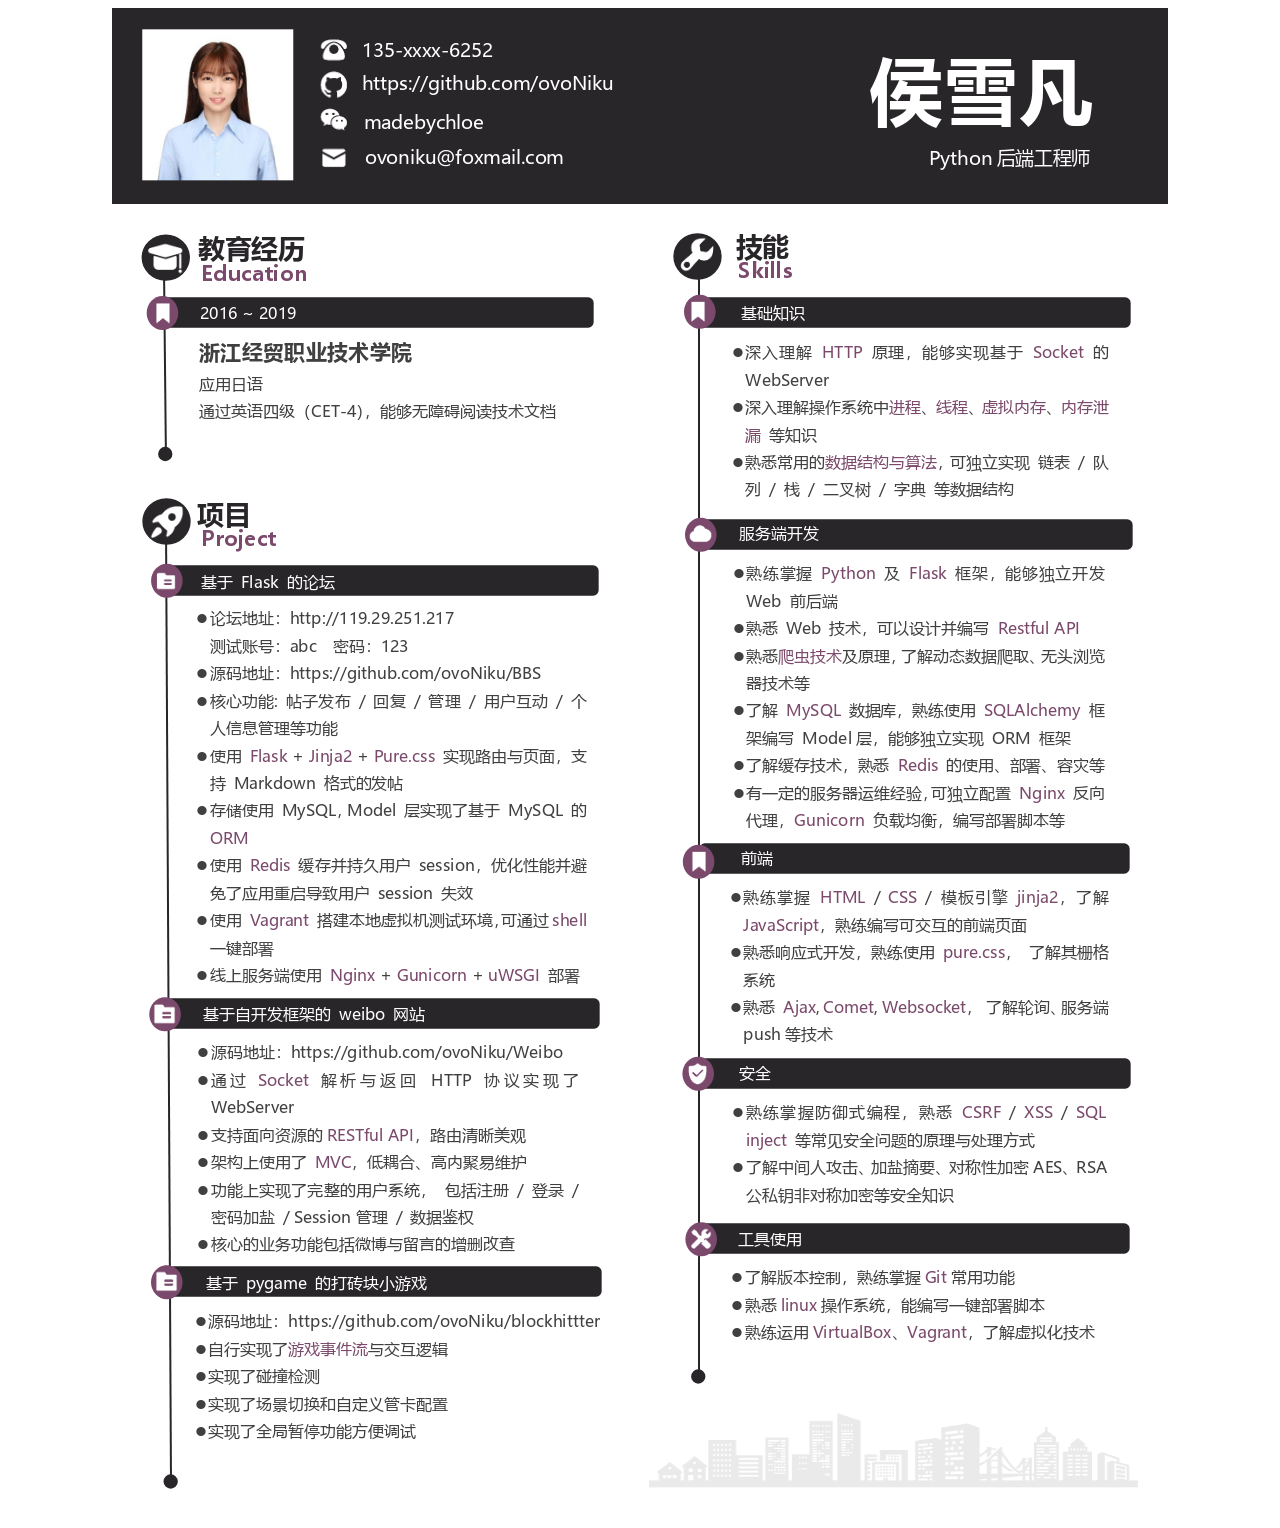
==== commit 36957887: "edit index" ====
--- a/index.html
+++ b/index.html
@@ -15,7 +15,7 @@
 			</div>
 			<div class="stl_view">
 				<div class="stl_05 stl_06">
-					<div class="stl_01" style="left:15.6017em;top: 1.852em; "><a href="https://github.com/ovoNiku" target="_blank"><span class="stl_07 stl_08 stl_09">135-8879-6252 &nbsp;</span></a></div>
+					<div class="stl_01" style="left:15.6017em;top: 1.852em; "><span class="stl_07 stl_08 stl_09">135-xxxx-6252 &nbsp;</span></div>
 					<div class="stl_01" style="left:15.6217em;top: 3.912em; "><a href="https://github.com/ovoNiku" target="_blank"><span class="stl_07 stl_08 stl_10">https://github.com/ovoNiku &nbsp;</span></a></div>
 					<div class="stl_01" style="left:47.3283em;top: 1.9387em; "><span class="stl_11 stl_08 stl_12">侯雪凡 &nbsp;</span></div>
 					<div class="stl_01" style="left:15.7217em;top: 6.292em; "><span class="stl_07 stl_08 stl_13">madebychloe &nbsp;</span></div>
@@ -89,7 +89,7 @@
 					<div class="stl_01" style="left:38.6858em;top: 78.6502em; "><span class="stl_25 stl_26 stl_27">⚫</span><span class="stl_28 stl_08 stl_12" style="word-spacing:0.0025em;">了解版本控制，熟练掌握 </span><span class="stl_30 stl_08 stl_94" style="word-spacing:-0.0467em;">Git </span><span class="stl_28 stl_08 stl_12">常用功能 &nbsp;</span></div>
 					<div class="stl_01" style="left:5.85em;top: 79.0302em; "><span class="stl_24 stl_08 stl_12" style="word-spacing:0.2517em;">基于 </span><span class="stl_22 stl_08 stl_80" style="word-spacing:0.2097em;">pygame </span><span class="stl_24 stl_08 stl_12">的打砖块小游戏 &nbsp;</span></div>
 					<div class="stl_01" style="left:38.6858em;top: 80.3602em; "><span class="stl_25 stl_26 stl_27">⚫</span><span class="stl_28 stl_08 stl_12">熟悉 </span><span class="stl_30 stl_08 stl_46" style="word-spacing:-0.0409em;">linux </span><span class="stl_28 stl_08 stl_95">操作系统，能编写一键部署脚本 &nbsp;</span></div>
-					<div class="stl_01" style="left:38.6858em;top: 82.0802em; "><span class="stl_25 stl_26 stl_27">⚫</span><span class="stl_28 stl_08 stl_12">熟练运用 </span><span class="stl_30 stl_08 stl_31">VirtuaBox</span><span class="stl_28 stl_08 stl_58">、</span><span class="stl_30 stl_08 stl_96">Vagrant</span><span class="stl_28 stl_08 stl_97">，了解虚拟化技术 &nbsp;</span></div>
+					<div class="stl_01" style="left:38.6858em;top: 82.0802em; "><span class="stl_25 stl_26 stl_27">⚫</span><span class="stl_28 stl_08 stl_12">熟练运用 </span><span class="stl_30 stl_08 stl_31">VirtualBox</span><span class="stl_28 stl_08 stl_58">、</span><span class="stl_30 stl_08 stl_96">Vagrant</span><span class="stl_28 stl_08 stl_97">，了解虚拟化技术 &nbsp;</span></div>
 					<div class="stl_01" style="left:5.18em;top: 81.4002em; "><span class="stl_25 stl_26 stl_27">⚫</span><a href="https://github.com/ovoNiku/blockhittter" target="_blank"><span class="stl_28 stl_08 stl_35">源码地址：</span></a><a href="https://github.com/ovoNiku/blockhittter" target="_blank"><span class="stl_34 stl_08 stl_20">https://github.com/ovoNiku/blockhittter &nbsp;</span></a></div>
 					<div class="stl_01" style="left:5.18em;top: 83.1102em; "><span class="stl_25 stl_26 stl_27">⚫</span><span class="stl_28 stl_08 stl_35">自行实现了</span><span class="stl_37 stl_08 stl_12">游戏事件流</span><span class="stl_28 stl_08 stl_12">与交互逻辑 &nbsp;</span></div>
 					<div class="stl_01" style="left:5.18em;top: 84.8302em; "><span class="stl_25 stl_26 stl_27">⚫</span><span class="stl_28 stl_08 stl_12">实现了碰撞检测 &nbsp;</span></div>
